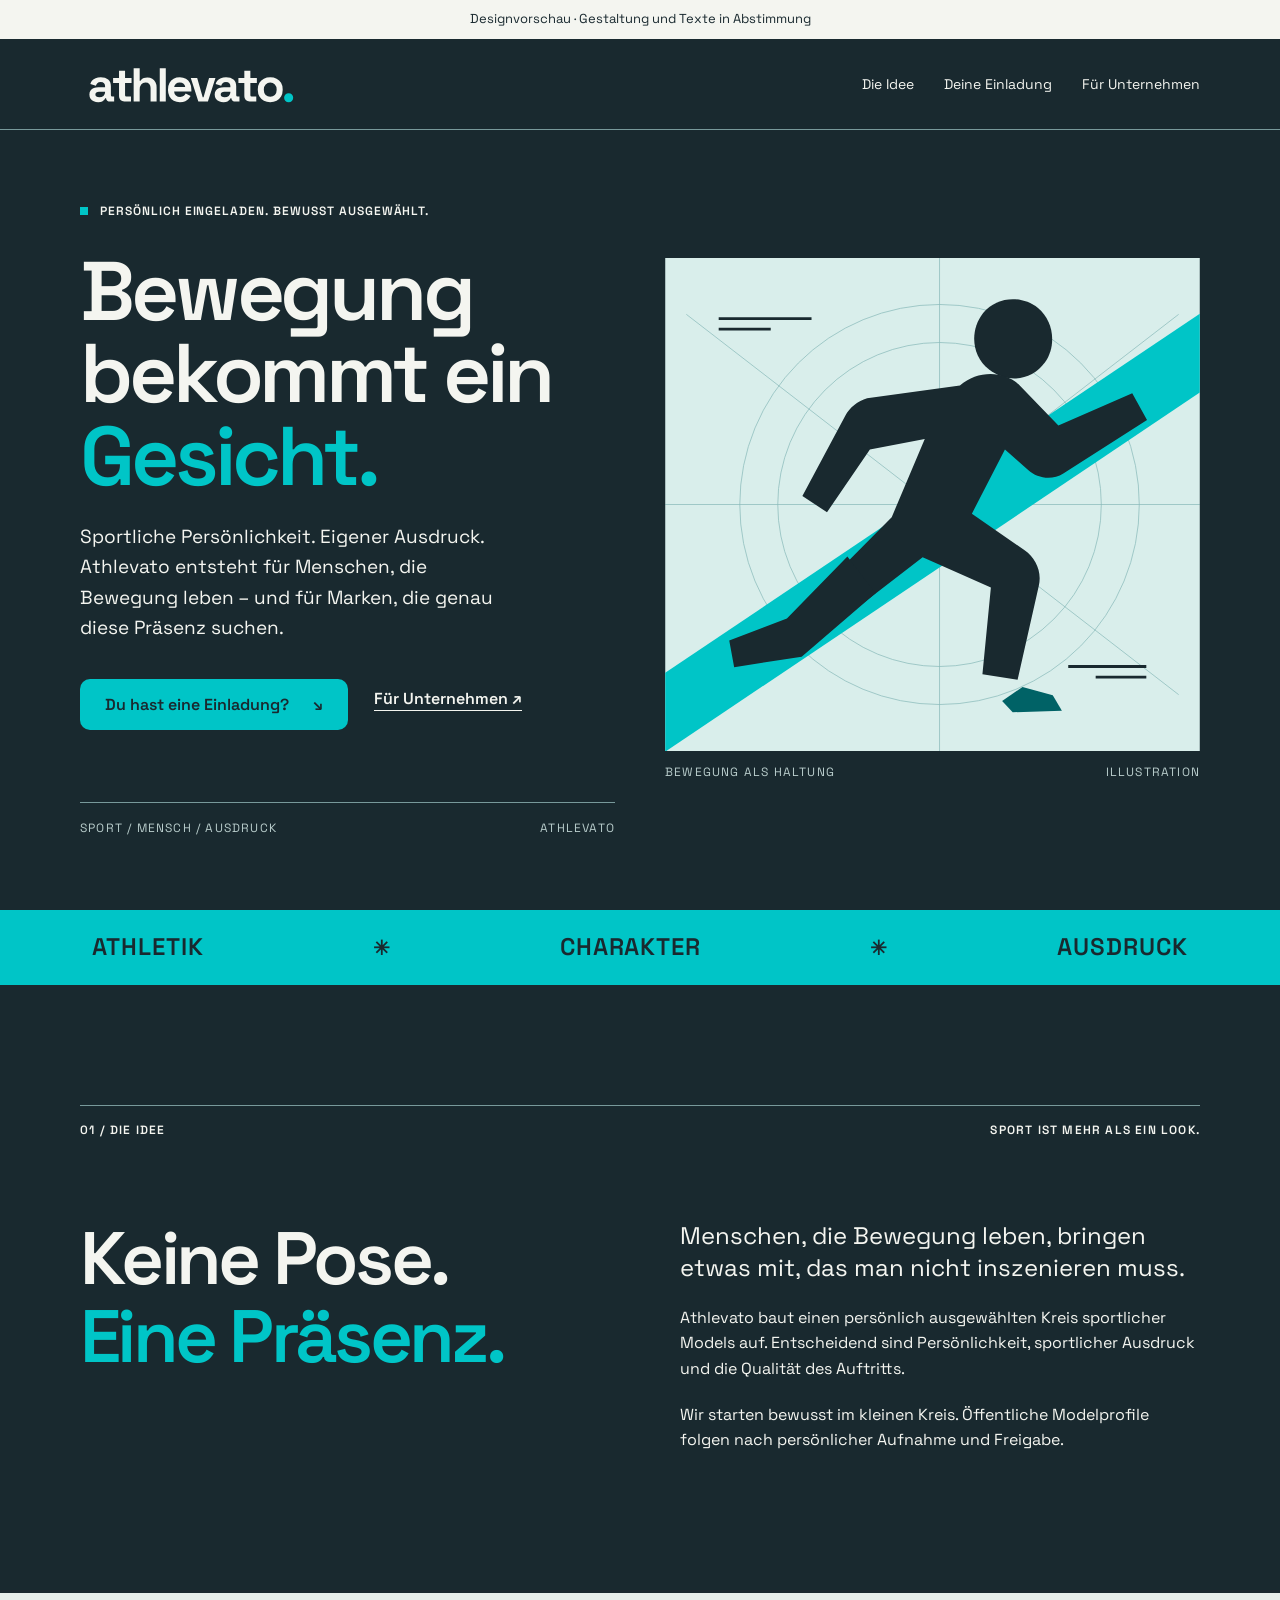
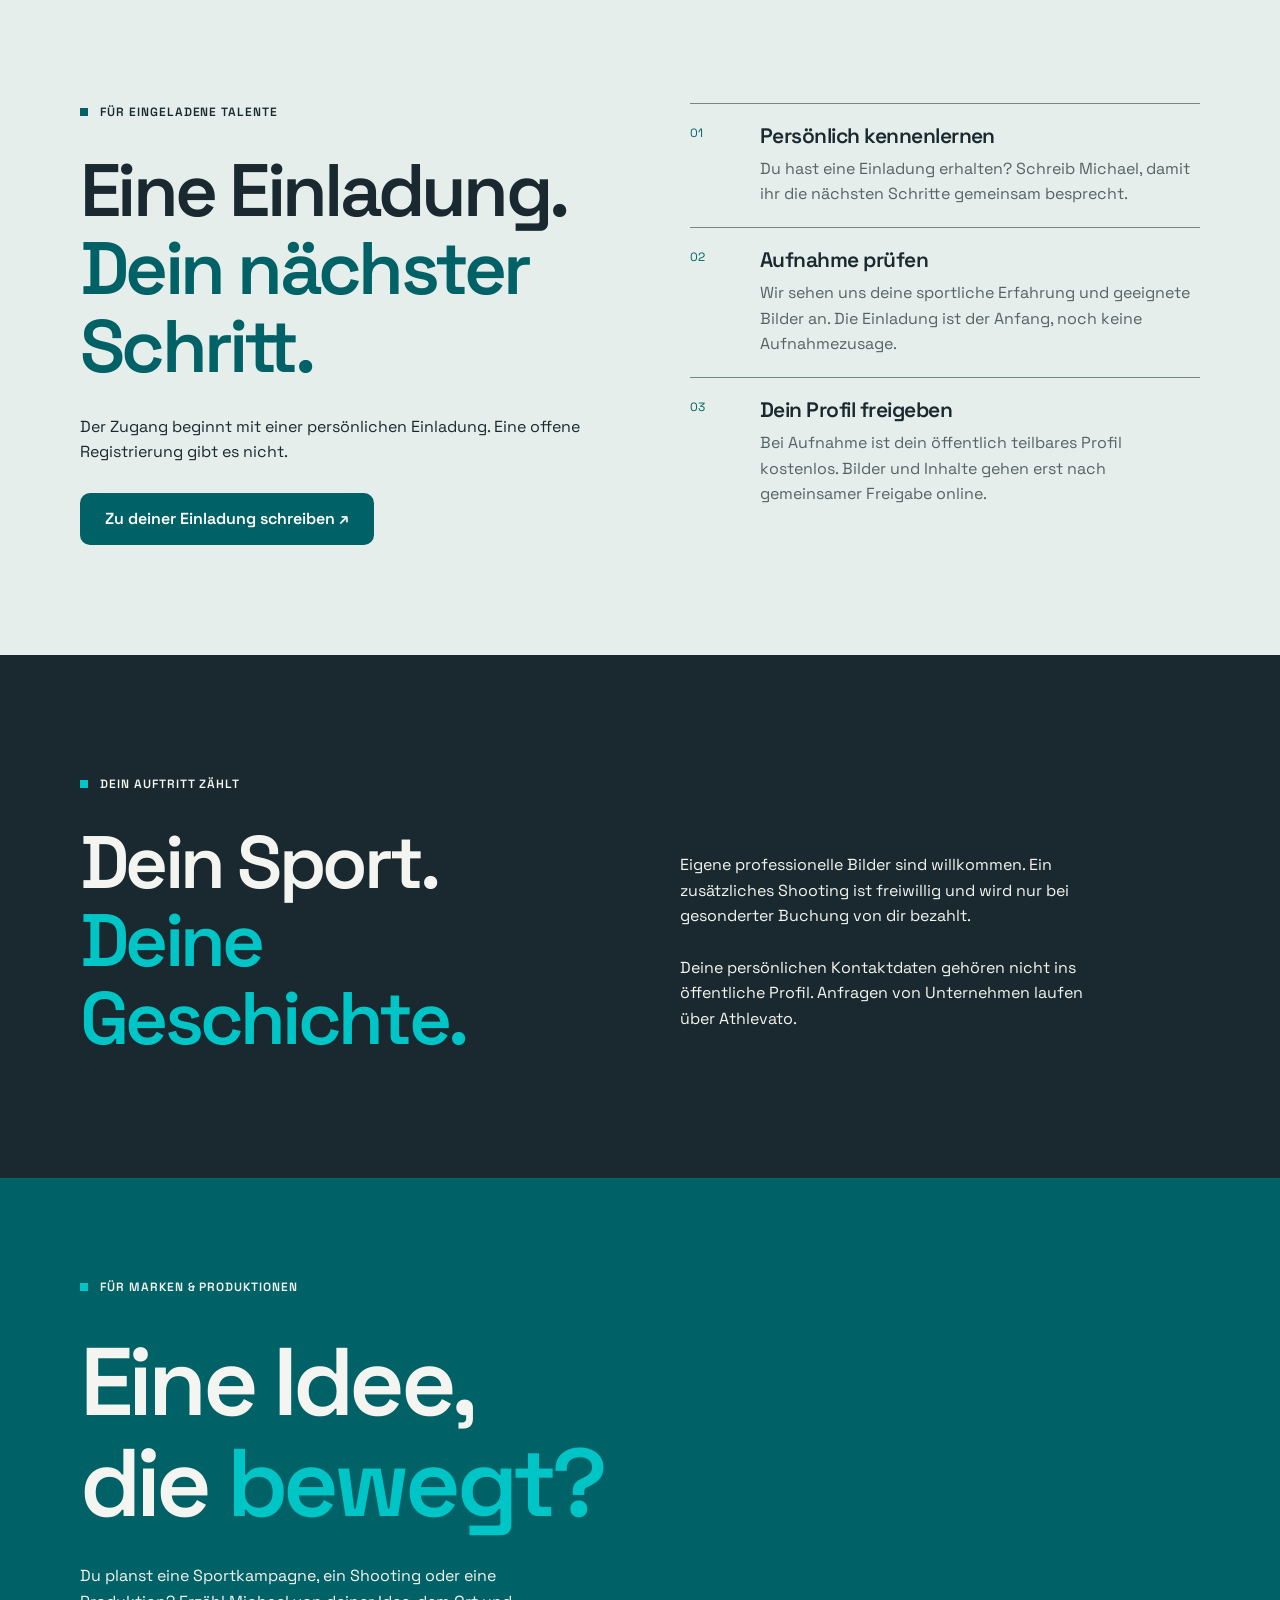
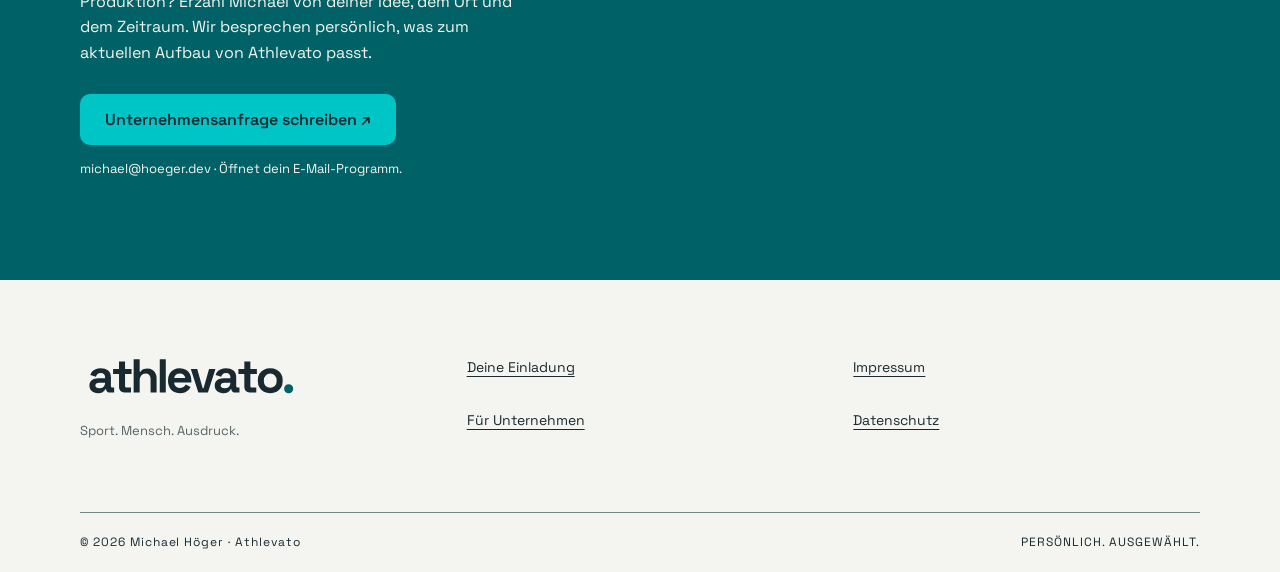
==== athlevato/index.html @ 67424c3f "Add current Athlevato review demo with invitation-first content" ====
<!doctype html>
<html lang="de">
<head>
<meta charset="utf-8">
<meta name="viewport" content="width=device-width, initial-scale=1">
<meta name="robots" content="noindex,nofollow">
<meta name="description" content="Athlevato: sportliche Persönlichkeit und Präsenz. Aufnahme auf persönliche Einladung. Ein eigener Kontaktweg für Marken und Produktionen.">
<link rel="canonical" href="https://coderift7.github.io/kinevato-design-studies/athlevato/">
<meta property="og:title" content="Athlevato — Sport. Mensch. Ausdruck.">
<meta property="og:description" content="Persönlich eingeladen. Bewusst ausgewählt. Sportliche Models und ein eigener Kontaktweg für Marken und Produktionen.">
<meta property="og:type" content="website">
<meta property="og:url" content="https://coderift7.github.io/kinevato-design-studies/athlevato/">
<meta name="theme-color" content="#19292f">
<title>Athlevato — Sport. Mensch. Ausdruck.</title>
<link rel="stylesheet" href="shared.css">
<link rel="stylesheet" href="styles.css">
<link rel="icon" href="favicon.svg" type="image/svg+xml">
</head>
<body class="dark">
<div class="demo-note">Designvorschau · Gestaltung und Texte in Abstimmung</div>
<a class="skip" href="#main">Zum Inhalt springen</a>
<header class="site-header">
<div class="wrap nav">
<a class="wordmark" href="#top" aria-label="Athlevato – Startseite">
<img src="assets/athlevato-paper.svg" width="220" height="61" alt="Athlevato">
</a>
<nav aria-label="Hauptnavigation">
<a href="#approach">Die Idee</a>
<a href="#einladung">Deine Einladung</a>
<a href="#unternehmen">Für Unternehmen</a>
</nav>
</div>
</header>
<main id="main">
<section class="hero wrap" id="top">
<div class="hero-copy">
<div class="eyebrow">Persönlich eingeladen. Bewusst ausgewählt.</div>
<h1>Bewegung<br>bekommt ein <em>Gesicht.</em>
</h1>
<p>Sportliche Persönlichkeit. Eigener Ausdruck. Athlevato entsteht für Menschen, die Bewegung leben – und für Marken, die genau diese Präsenz suchen.</p>
<div class="hero-actions">
<a class="btn accent" href="#einladung">Du hast eine Einladung? <span aria-hidden="true">↘</span>
</a>
<a class="text-link" href="#unternehmen">Für Unternehmen ↗</a>
</div>
<div class="hero-index">
<span>SPORT / MENSCH / AUSDRUCK</span>
<span>ATHLEVATO</span>
</div>
</div>
<div class="hero-art">
<img src="motion.svg" width="760" height="700" fetchpriority="high" alt="Abstrakte Illustration einer athletischen Figur in Bewegung">
<div class="art-caption">
<span>BEWEGUNG ALS HALTUNG</span>
<span>ILLUSTRATION</span>
</div>
</div>
</section>
<div class="ticker" aria-hidden="true">
<span>ATHLETIK</span>
<b>✳</b>
<span>CHARAKTER</span>
<b>✳</b>
<span>AUSDRUCK</span>
</div>
<section class="manifesto wrap" id="approach">
<div class="section-meta">
<span>01 / DIE IDEE</span>
<span>SPORT IST MEHR ALS EIN LOOK.</span>
</div>
<div class="manifesto-body">
<h2>Keine Pose.<br>
<span>Eine Präsenz.</span>
</h2>
<div>
<p class="lead">Menschen, die Bewegung leben, bringen etwas mit, das man nicht inszenieren muss.</p>
<p>Athlevato baut einen persönlich ausgewählten Kreis sportlicher Models auf. Entscheidend sind Persönlichkeit, sportlicher Ausdruck und die Qualität des Auftritts.</p>
<p>Wir starten bewusst im kleinen Kreis. Öffentliche Modelprofile folgen nach persönlicher Aufnahme und Freigabe.</p>
</div>
</div>
</section>
<section class="process" id="einladung">
<div class="wrap process-inner">
<div>
<div class="eyebrow">Für eingeladene Talente</div>
<h2>Eine Einladung.<br>
<em>Dein nächster Schritt.</em>
</h2>
<p class="invite-intro">Der Zugang beginnt mit einer persönlichen Einladung. Eine offene Registrierung gibt es nicht.</p>
<a class="btn" href="mailto:michael@hoeger.dev?subject=Meine%20Athlevato-Einladung">Zu deiner Einladung schreiben ↗</a>
</div>
<ol>
<li>
<span>01</span>
<div>
<h3>Persönlich kennenlernen</h3>
<p>Du hast eine Einladung erhalten? Schreib Michael, damit ihr die nächsten Schritte gemeinsam besprecht.</p>
</div>
</li>
<li>
<span>02</span>
<div>
<h3>Aufnahme prüfen</h3>
<p>Wir sehen uns deine sportliche Erfahrung und geeignete Bilder an. Die Einladung ist der Anfang, noch keine Aufnahmezusage.</p>
</div>
</li>
<li>
<span>03</span>
<div>
<h3>Dein Profil freigeben</h3>
<p>Bei Aufnahme ist dein öffentlich teilbares Profil kostenlos. Bilder und Inhalte gehen erst nach gemeinsamer Freigabe online.</p>
</div>
</li>
</ol>
</div>
</section>
<section class="join wrap">
<div>
<div class="eyebrow">Dein Auftritt zählt</div>
<h2>Dein Sport.<br>
<em>Deine Geschichte.</em>
</h2>
</div>
<div>
<p>Eigene professionelle Bilder sind willkommen. Ein zusätzliches Shooting ist freiwillig und wird nur bei gesonderter Buchung von dir bezahlt.</p>
<p>Deine persönlichen Kontaktdaten gehören nicht ins öffentliche Profil. Anfragen von Unternehmen laufen über Athlevato.</p>
</div>
</section>
<section class="end-cta" id="unternehmen">
<div class="wrap">
<div class="eyebrow">Für Marken & Produktionen</div>
<h2>Eine Idee,<br>die <em>bewegt?</em>
</h2>
<div class="end-bottom">
<div>
<p>Du planst eine Sportkampagne, ein Shooting oder eine Produktion? Erzähl Michael von deiner Idee, dem Ort und dem Zeitraum. Wir besprechen persönlich, was zum aktuellen Aufbau von Athlevato passt.</p>
<a class="btn accent business-contact" href="mailto:michael@hoeger.dev?subject=Unternehmensanfrage%20Athlevato">Unternehmensanfrage schreiben ↗</a>
<p class="contact-note">michael@hoeger.dev · Öffnet dein E-Mail-Programm.</p>
</div>
</div>
</div>
</section>
</main>
<footer>
<div class="wrap footer-inner">
<div>
<a class="wordmark" href="#top">
<img src="assets/athlevato-ink.svg" width="220" height="61" alt="Athlevato – Startseite">
</a>
<p>Sport. Mensch. Ausdruck.</p>
</div>
<div class="footer-links">
<a href="#einladung">Deine Einladung</a>
<a href="#unternehmen">Für Unternehmen</a>
</div>
<div class="footer-links">
<a href="impressum.html">Impressum</a>
<a href="datenschutz.html">Datenschutz</a>
</div>
</div>
<div class="wrap footer-bottom">
<span>© 2026 Michael Höger · Athlevato</span>
<span>PERSÖNLICH. AUSGEWÄHLT.</span>
</div>
</footer>
</body>
</html>
---- athlevato/shared.css ----
@font-face{font-family:Space Grotesk;src:url('assets/SpaceGrotesk.ttf') format('truetype');font-style:normal;font-weight:300 700;font-display:swap}
:root{--ink:#19292f;--paper:#f4f5f0;--teal:#00c5c7;--deep:#006266;--white:#fff;--muted:#566365;--line:#738784;--soft:#e5eeea;--pale:#d9eeeb;--dark-surface:#1b2e34;--dark-border:#78999b;--dark-muted:#b8cccb;--radius:16px;--control:10px;--dialog:20px;--font:'Space Grotesk',Arial,Helvetica,sans-serif;--ease:cubic-bezier(.2,0,0,1)}
*{box-sizing:border-box}html{scroll-behavior:smooth;scroll-padding-top:100px}body{margin:0;font:400 16px/1.6 var(--font);background:var(--paper);color:var(--ink);-webkit-font-smoothing:antialiased}button,input,select,textarea{font:inherit;color:inherit}button,a,input,select,textarea{-webkit-tap-highlight-color:transparent}button{cursor:pointer}a{color:inherit}img,svg{max-width:100%}h1,h2,h3,h4,p{margin:0}h1,h2{font-weight:600;letter-spacing:-.05em;line-height:1.05}h3,h4{font-weight:600;letter-spacing:-.025em;line-height:1.15}p{max-width:65ch}button:focus-visible,a:focus-visible,input:focus-visible,select:focus-visible,textarea:focus-visible,summary:focus-visible{outline:3px solid var(--deep);outline-offset:4px}.dark :focus-visible{outline-color:var(--teal)}::selection{background:var(--teal);color:var(--ink)}.wrap{width:min(1120px,calc(100% - 64px));margin-inline:auto}.skip{position:fixed;top:-100px;left:16px;z-index:400;background:var(--paper);color:var(--ink);padding:16px}.skip:focus{top:16px}.eyebrow{display:flex;align-items:center;gap:12px;font-size:12px;font-weight:600;letter-spacing:.08em;text-transform:uppercase}.eyebrow:before{content:'';width:8px;height:8px;background:var(--deep);flex-shrink:0}.dark .eyebrow:before{background:var(--teal)}.btn{display:inline-flex;align-items:center;justify-content:center;gap:24px;min-height:48px;padding:12px 24px;border:1px solid transparent;border-radius:var(--control);font-weight:600;text-decoration:none;background:var(--deep);color:var(--white);transition:background .18s var(--ease),transform .18s var(--ease)}.btn:hover{transform:translateY(-2px);background:var(--ink)}.btn.accent{background:var(--teal);color:var(--ink)}.btn.accent:hover{background:var(--paper)}.btn.secondary{background:transparent;color:inherit;border-color:var(--line)}.btn.secondary:hover{background:var(--soft);color:var(--ink)}.icon{width:24px;height:24px;fill:none;stroke:currentColor;stroke-width:1.75;stroke-linecap:round;stroke-linejoin:round;flex-shrink:0}.sr-only{position:absolute;width:1px;height:1px;overflow:hidden;clip:rect(0,0,0,0);white-space:nowrap}.preview-label{font-size:12px;letter-spacing:.04em}.kinevato-parent{display:flex;align-items:center;gap:12px;font-size:12px}.kinevato-parent img{width:144px;height:auto;display:block;background:var(--paper);padding:8px 12px;border-radius:8px}.demo-note{font-size:14px;color:var(--muted)}dialog{width:min(560px,calc(100% - 32px));max-height:calc(100dvh - 32px);overflow-y:auto;border:1px solid var(--line);border-radius:var(--dialog);padding:32px;background:var(--paper);color:var(--ink)}dialog::backdrop{background:rgba(25,41,47,.75)}.dialog-close{display:grid;place-items:center;width:44px;height:44px;background:transparent;border:1px solid var(--line);border-radius:10px;float:right}.dialog-close:hover{background:var(--soft)}[hidden]{display:none!important}
.kinevato-parent img{width:168px}
@media(max-width:767px){.wrap{width:calc(100% - 32px)}dialog{padding:24px}.kinevato-parent{flex-wrap:wrap}}@media(prefers-reduced-motion:reduce){html{scroll-behavior:auto}*,*:before,*:after{animation:none!important;transition:none!important}}
---- athlevato/styles.css ----
body{background:var(--ink);color:var(--paper)}a{text-underline-offset:4px}.preview{background:var(--dark-surface);color:var(--paper);font-size:12px;letter-spacing:.09em}.preview-inner{display:flex;justify-content:space-between;gap:20px;padding-block:8px}.preview-inner div{display:flex;gap:24px}.preview a{text-decoration:none}.preview a:hover{text-decoration:underline}.site-header{border-bottom:1px solid var(--dark-border)}.nav{min-height:90px;display:flex;align-items:center;gap:48px}.wordmark{font-size:28px;font-weight:700;letter-spacing:-.07em;text-decoration:none;line-height:1}.wordmark span{color:var(--teal)}.nav nav{display:flex;gap:30px;margin-left:auto}.nav nav a{font-size:14px;text-decoration:none}.nav nav a:hover{text-decoration:underline}.nav-brief{background:none;border:1px solid var(--dark-border);border-radius:var(--control);color:var(--paper);padding:12px 16px;font-size:14px}.nav-brief span{margin-left:18px;color:var(--teal)}.hero{display:grid;grid-template-columns:1fr 1fr;min-height:670px;align-items:center;gap:50px;padding-block:72px}.hero-copy{align-self:stretch;display:flex;flex-direction:column;justify-content:center}.hero h1{font-size:clamp(58px,6.5vw,92px);margin:29px 0 25px;line-height:.99}.hero h1 em,.talent-heading em,.services em,.process em,.join em,.end-cta em{font-style:normal;color:var(--teal)}.hero-copy>p{font-size:19px;max-width:440px;color:var(--paper)}.hero-actions{display:flex;flex-wrap:wrap;align-items:center;gap:26px;margin-top:35px}.text-link{padding:4px 0;background:none;border:0;color:inherit;text-decoration:underline;text-underline-offset:6px;font-weight:600}.hero-index{display:flex;justify-content:space-between;gap:15px;margin-top:72px;padding-top:16px;border-top:1px solid var(--dark-border);font-size:10px;letter-spacing:.1em;color:var(--dark-muted)}.hero-art img{width:100%;display:block;aspect-ratio:760/700;object-fit:cover}.art-caption{display:flex;justify-content:space-between;gap:10px;padding-top:12px;font-size:10px;letter-spacing:.1em;color:var(--dark-muted)}.ticker{background:var(--teal);color:var(--ink);display:flex;align-items:center;justify-content:space-around;gap:20px;overflow:hidden;padding:18px;font-size:clamp(16px,2vw,24px);font-weight:600;letter-spacing:.04em;white-space:nowrap}.ticker b{font-size:20px}.manifesto,.services{padding-block:120px}.section-meta{display:flex;justify-content:space-between;gap:20px;border-top:1px solid var(--dark-border);padding-top:15px;font-size:10px;letter-spacing:.1em;font-weight:600}.manifesto-body{display:grid;grid-template-columns:1fr 1fr;gap:80px;margin-top:80px}.manifesto h2,.talent-heading h2,.services h2,.process h2,.join h2,.end-cta h2{font-size:clamp(46px,5.8vw,78px)}.manifesto h2 span{color:var(--teal)}.manifesto-body p{color:var(--paper);margin-bottom:20px}.manifesto-body .lead{font-size:24px;line-height:1.35;color:var(--paper)}.light-link{margin-top:15px}.talents{background:var(--paper);color:var(--ink);padding-block:115px}.talents .section-meta{border-color:var(--line)}.talent-heading{display:flex;justify-content:space-between;align-items:end;gap:40px;margin:70px 0 45px}.talent-heading .eyebrow:before{background:var(--deep)}.talent-heading h2{margin-top:22px}.talent-heading em{color:var(--deep)}.talent-heading>p{max-width:390px;color:var(--muted)}.filterbar{display:flex;justify-content:space-between;align-items:center;gap:20px;border-block:1px solid var(--line)}.filters{display:flex;flex-wrap:wrap}.filter,.shortlist-toggle{border:0;background:none;padding:17px 15px;color:var(--ink);font-size:14px}.filter:first-child{padding-left:0}.filter.active{font-weight:700;text-decoration:underline;text-decoration-color:var(--deep);text-decoration-thickness:3px;text-underline-offset:10px}.filter span{font-size:10px;color:var(--deep);vertical-align:top}.shortlist-toggle{white-space:nowrap;font-weight:600}.shortlist-toggle[aria-pressed=true]{color:var(--deep);text-decoration:underline}.count{display:inline-grid;place-items:center;background:var(--ink);color:var(--paper);border-radius:999px;width:24px;height:24px;font-size:12px}.talent-grid{display:grid;grid-template-columns:repeat(4,1fr);gap:16px;margin-top:28px}.talent-card{min-width:0}.card-art{position:relative;overflow:hidden;background:var(--pale);aspect-ratio:3/4}.card-art svg{display:block;width:100%;height:100%}.card-add{position:absolute;right:12px;top:12px;width:44px;height:44px;border:1px solid var(--ink);border-radius:999px;background:var(--paper);font-size:25px;line-height:1}.card-add[aria-pressed=true]{background:var(--ink);color:var(--paper)}.card-info{display:flex;justify-content:space-between;gap:8px;padding:18px 0}.card-info h3{font-size:20px}.card-info p{font-size:12px;margin-top:5px;color:var(--muted)}.card-open{background:none;border:0;color:var(--ink);font-size:23px;align-self:start}.empty{margin-top:30px}.services-head{display:flex;justify-content:space-between;align-items:end;gap:40px;margin:75px 0}.services-head p{max-width:300px;color:var(--paper)}.service-list>div{display:grid;grid-template-columns:70px 1fr 1fr 30px;gap:20px;align-items:start;border-top:1px solid var(--dark-border);padding:25px 0}.service-list>div:last-child{border-bottom:1px solid var(--dark-border)}.service-list span{font-size:13px;color:var(--teal)}.service-list h3{font-size:23px}.service-list p{font-size:15px;color:var(--paper)}.process{background:var(--soft);color:var(--ink);padding-block:110px}.process-inner{display:grid;grid-template-columns:1fr 1fr;gap:100px}.process .eyebrow:before{background:var(--deep)}.process h2{margin-top:30px}.process em{color:var(--deep)}.process ol{padding:0;margin:0;list-style:none}.process li{display:grid;grid-template-columns:50px 1fr;gap:20px;padding:20px 0;border-top:1px solid var(--line)}.process li>span{font-size:12px;color:var(--deep)}.process li h3{font-size:21px}.process li p{margin-top:8px;color:var(--muted)}.join{display:grid;grid-template-columns:1fr 1fr;gap:80px;align-items:end;padding-block:120px}.join h2{margin-top:30px}.join>div:last-child{max-width:430px}.join p{color:var(--paper);margin-bottom:26px}.join .small{font-size:12px;margin:14px 0 0}.end-cta{background:var(--deep);padding:100px 0}.end-cta h2{font-size:clamp(60px,8vw,96px);margin-top:35px}.end-bottom{display:flex;align-items:end;justify-content:space-between;gap:30px;margin-top:30px}.end-bottom p{max-width:440px;color:var(--paper)}.round-arrow{display:grid;place-items:center;width:96px;height:96px;flex:none;border:1px solid var(--paper);border-radius:999px;background:var(--teal);color:var(--ink);font-size:44px}.round-arrow:hover{background:var(--paper)}footer{background:var(--paper);color:var(--ink);padding-top:65px}.footer-inner{display:grid;grid-template-columns:1fr 1fr 1fr;gap:40px}.footer-inner p{font-size:13px;margin-top:16px;color:var(--muted)}.footer-links{display:grid;gap:8px;justify-content:start;font-size:14px}.kinevato-parent{align-self:start;justify-content:end}.footer-bottom{display:flex;justify-content:space-between;gap:15px;margin-top:70px;padding-block:20px;border-top:1px solid var(--line);font-size:10px;letter-spacing:.08em}.dialog-kicker{color:var(--deep);font-size:11px;letter-spacing:.1em;font-weight:700;margin-bottom:18px}dialog h2{font-size:36px;max-width:420px;margin-bottom:15px}dialog h3{font-size:23px}.dialog-intro{color:var(--muted);margin-bottom:24px}dialog fieldset{padding:0;border:0;margin:0}dialog legend{font-weight:700;margin-bottom:12px}dialog label{display:block;font-size:14px;font-weight:600;margin:16px 0 6px}dialog label span{font-weight:400;color:var(--muted)}dialog input,dialog select,dialog textarea{display:block;width:100%;border:1px solid var(--line);background:white;border-radius:10px;padding:12px;min-height:48px}dialog textarea{resize:vertical}dialog form .btn{margin-top:22px}.dialog-actions{display:flex;flex-wrap:wrap;gap:10px}.summary{margin-top:20px;padding:16px;background:var(--soft);border-radius:10px;white-space:pre-wrap;font-size:14px}.profile-tag{font-size:12px;color:var(--deep);font-weight:700;margin-bottom:12px}.profile-copy{margin:18px 0;color:var(--muted)}.profile-details{display:flex;gap:10px;flex-wrap:wrap;margin-bottom:20px}.profile-details span{border:1px solid var(--line);border-radius:999px;padding:4px 10px;font-size:12px}.profile-illustration{height:220px;overflow:hidden;background:var(--pale);margin:20px 0}.profile-illustration svg{width:100%;height:100%;object-fit:cover}dialog :focus-visible,.talents :focus-visible,.process :focus-visible,footer :focus-visible{outline-color:var(--deep)!important}
@media(max-width:850px){.hero{grid-template-columns:1fr 1fr;gap:24px;min-height:0}.hero h1{font-size:clamp(48px,7vw,70px)}.talent-grid{grid-template-columns:repeat(2,1fr)}.process-inner{gap:40px}.nav{gap:20px}.nav nav{gap:16px}.service-list>div{grid-template-columns:40px 1fr 1fr 20px}}
@media(max-width:600px){.preview-inner{font-size:12px}.preview-inner div{gap:12px}.nav{min-height:72px;flex-wrap:wrap;padding-block:15px}.nav nav{order:3;width:100%;justify-content:space-between;margin:0}.nav-brief{margin-left:auto;font-size:12px;padding:9px}.nav-brief span{margin-left:4px}.wordmark{font-size:25px}.hero{grid-template-columns:1fr;padding-block:55px 35px}.hero h1{font-size:clamp(48px,12vw,70px)}.hero-index{margin-top:45px}.hero-art{margin-top:20px}.manifesto,.services,.talents{padding-block:75px}.manifesto-body,.process-inner,.join{grid-template-columns:1fr;gap:35px}.manifesto-body{margin-top:50px}.talent-heading,.services-head{display:block;margin:50px 0 30px}.talent-heading>p,.services-head>p{margin-top:25px}.filterbar{display:block}.filters{gap:0}.filter{padding:14px 9px}.shortlist-toggle{padding:12px 0}.talent-grid{gap:12px}.card-info h3{font-size:16px}.card-info p{font-size:12px}.card-add{width:44px;height:44px;font-size:21px}.service-list>div{grid-template-columns:30px 1fr 20px;gap:10px}.service-list p{grid-column:2}.service-list>div>span:last-child{grid-column:3;grid-row:1}.process{padding-block:75px}.join{padding-block:75px}.end-cta{padding-block:75px}.round-arrow{width:72px;height:72px;font-size:32px}.footer-inner{grid-template-columns:1fr 1fr}.kinevato-parent{grid-column:1/-1;justify-content:start}.footer-bottom{margin-top:45px}.section-meta{font-size:9px}.section-meta span:last-child{text-align:right}}

em{font-style:normal}.download-status{margin-top:16px;font-size:14px;font-weight:600;color:var(--deep)}

.hero-index,.art-caption,.section-meta,.footer-bottom,.filter span,.dialog-kicker{font-size:12px}
@media(max-width:767px){.talent-grid{grid-template-columns:1fr}}
/* Final CI touch-target and form-label checks. */
.card-open{min-width:44px;min-height:44px;display:grid;place-items:center}.text-link{min-height:44px}dialog label{font-size:16px}.nav-brief{min-height:48px}.nav nav a{display:inline-flex;align-items:center;min-height:44px}.footer-links a{display:inline-flex;align-items:center;min-height:44px}

/* Launch page: resilient layout and direct contact links. */
body{overflow-wrap:anywhere;hyphens:auto}.hero>*,.manifesto-body>*,.process-inner>*,.join>*{min-width:0}.nav{flex-wrap:wrap}.wordmark img{display:block;width:220px;height:auto}.nav nav{flex-wrap:wrap}.invite-intro{margin:28px 0}.business-contact{margin-top:28px}.contact-note{font-size:13px;margin-top:14px}.btn{max-width:100%}.footer-bottom,.hero-index,.art-caption,.section-meta{flex-wrap:wrap}.legal{max-width:800px;padding-block:65px}.legal h1{font-size:48px;margin-bottom:30px}.legal h2{font-size:28px;margin:35px 0 18px}.legal p{margin-bottom:18px}.legal ul{padding-left:22px}@media(max-width:600px){.nav nav{gap:12px}.wordmark img{width:185px}.footer-inner{grid-template-columns:1fr}.legal h1{font-size:36px}}

.hero-art img{height:auto}

.demo-note{padding:9px 20px;text-align:center;background:#f4f5f0;color:#19292f;font-size:13px}
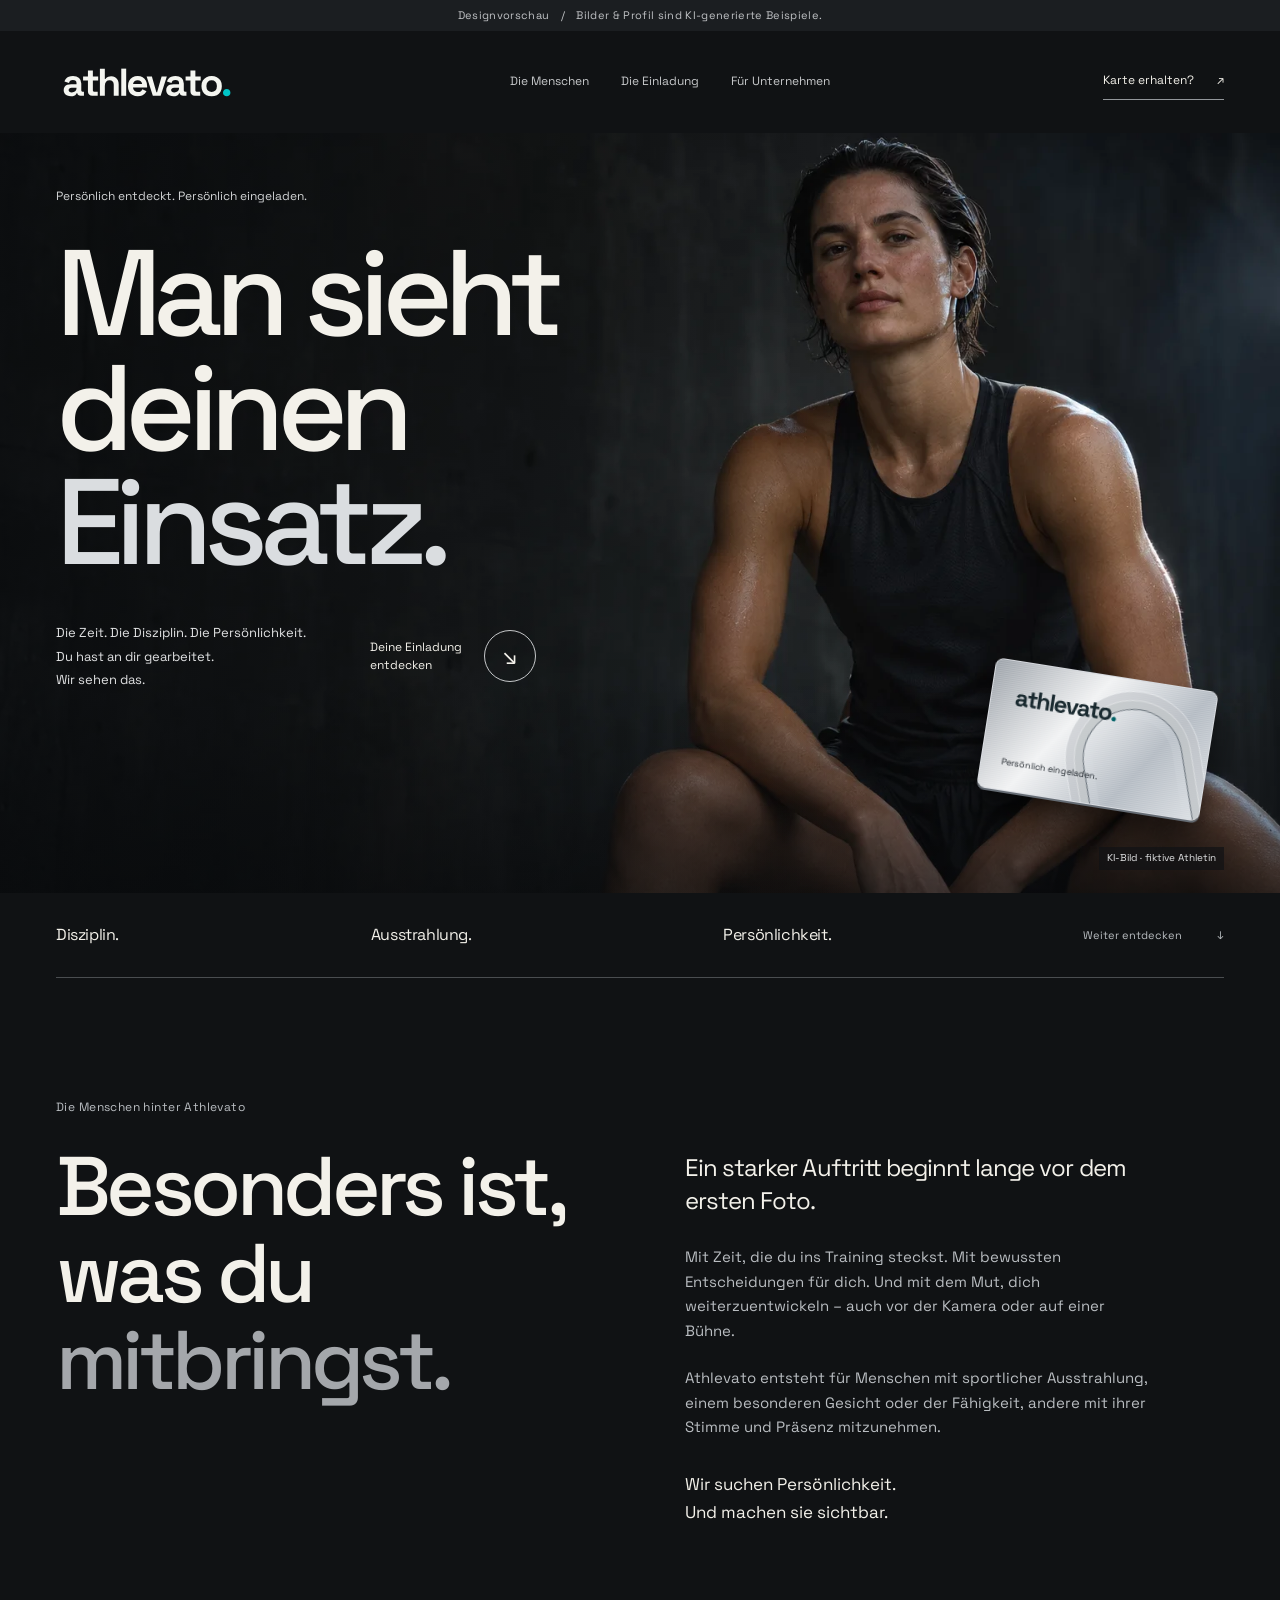
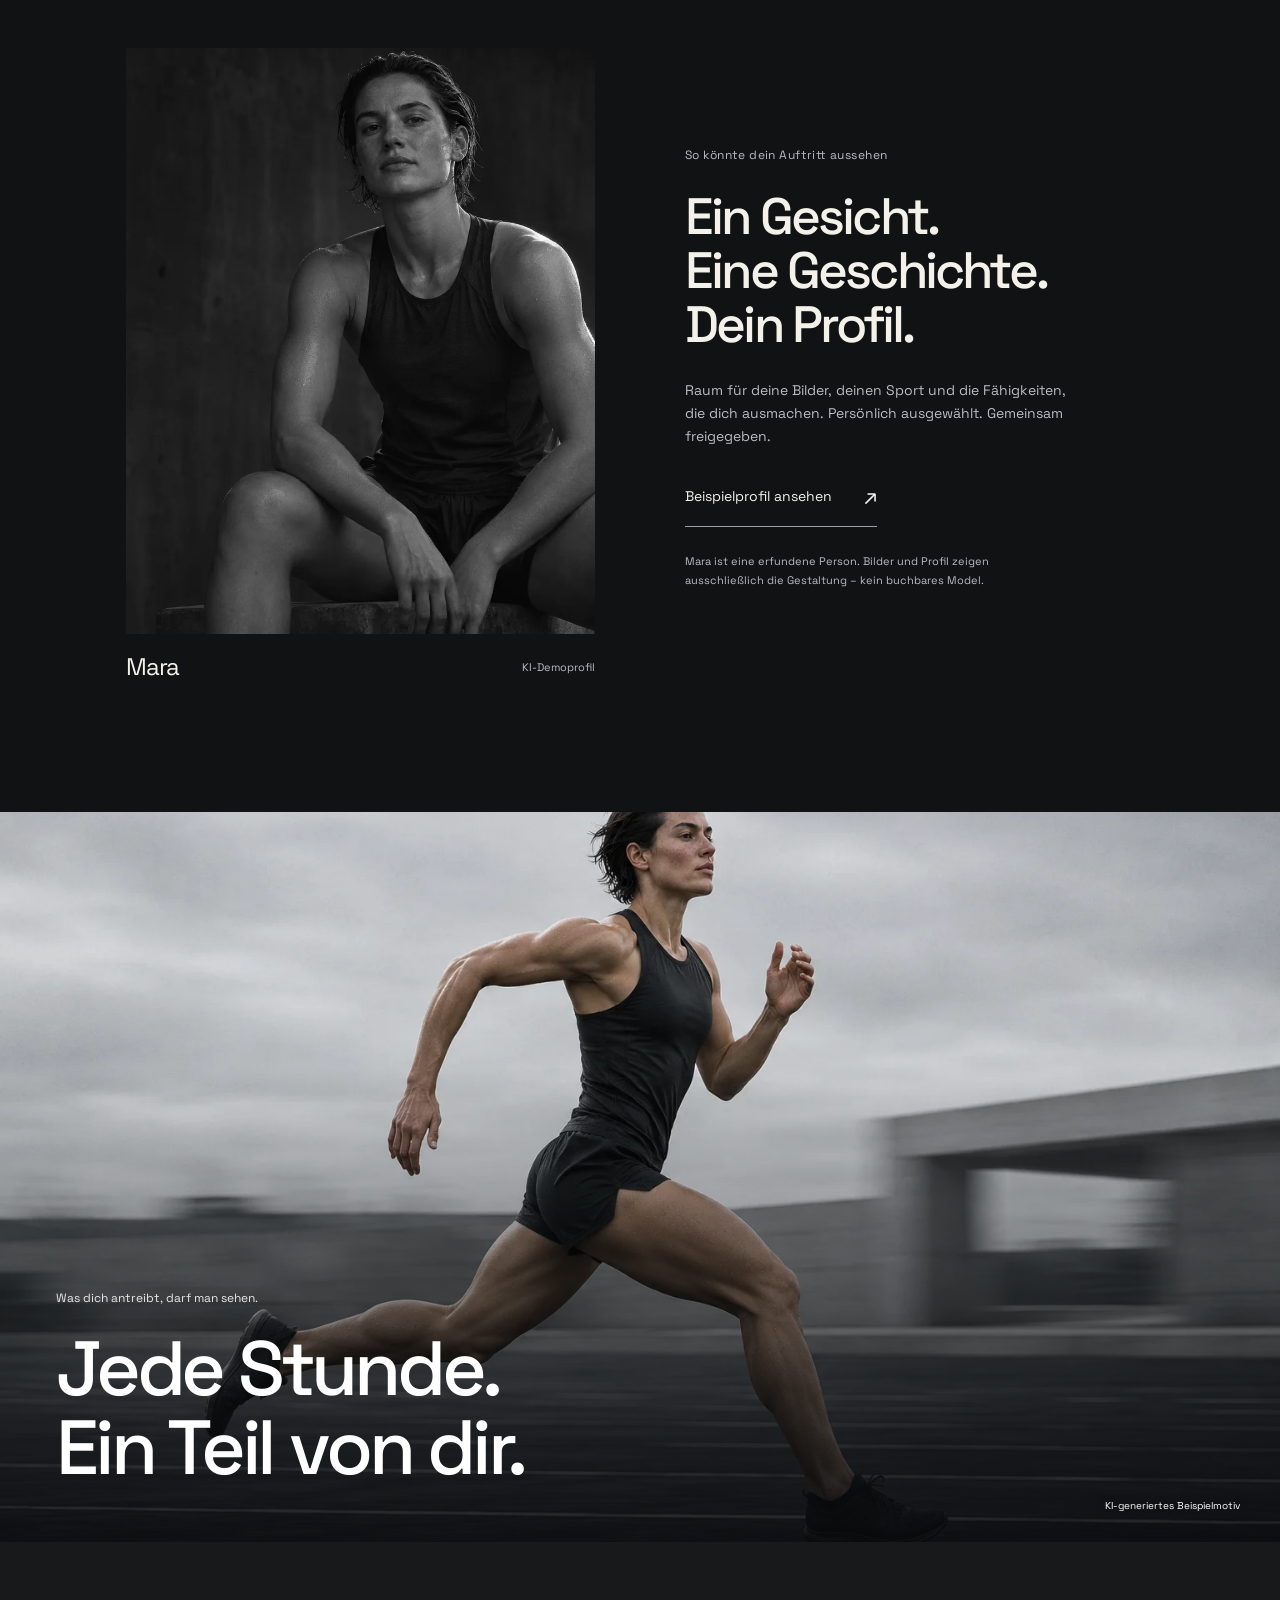
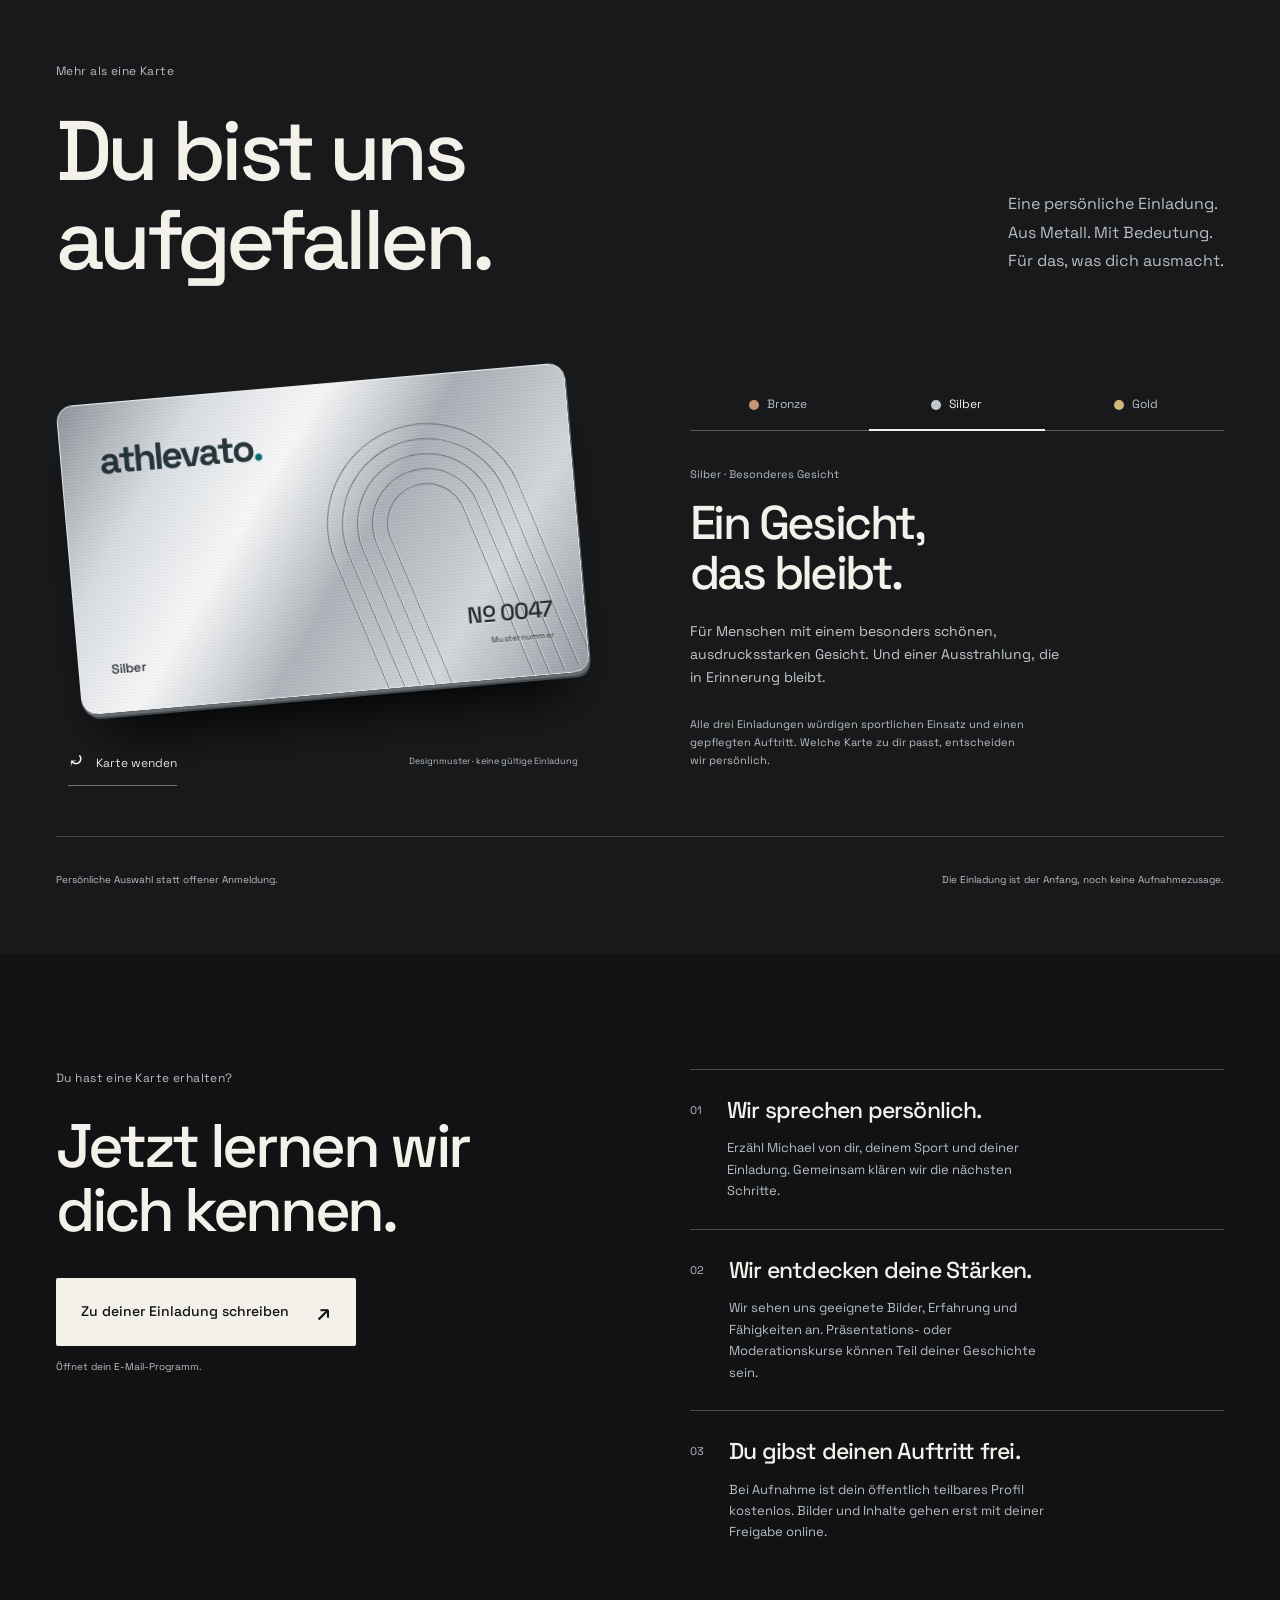
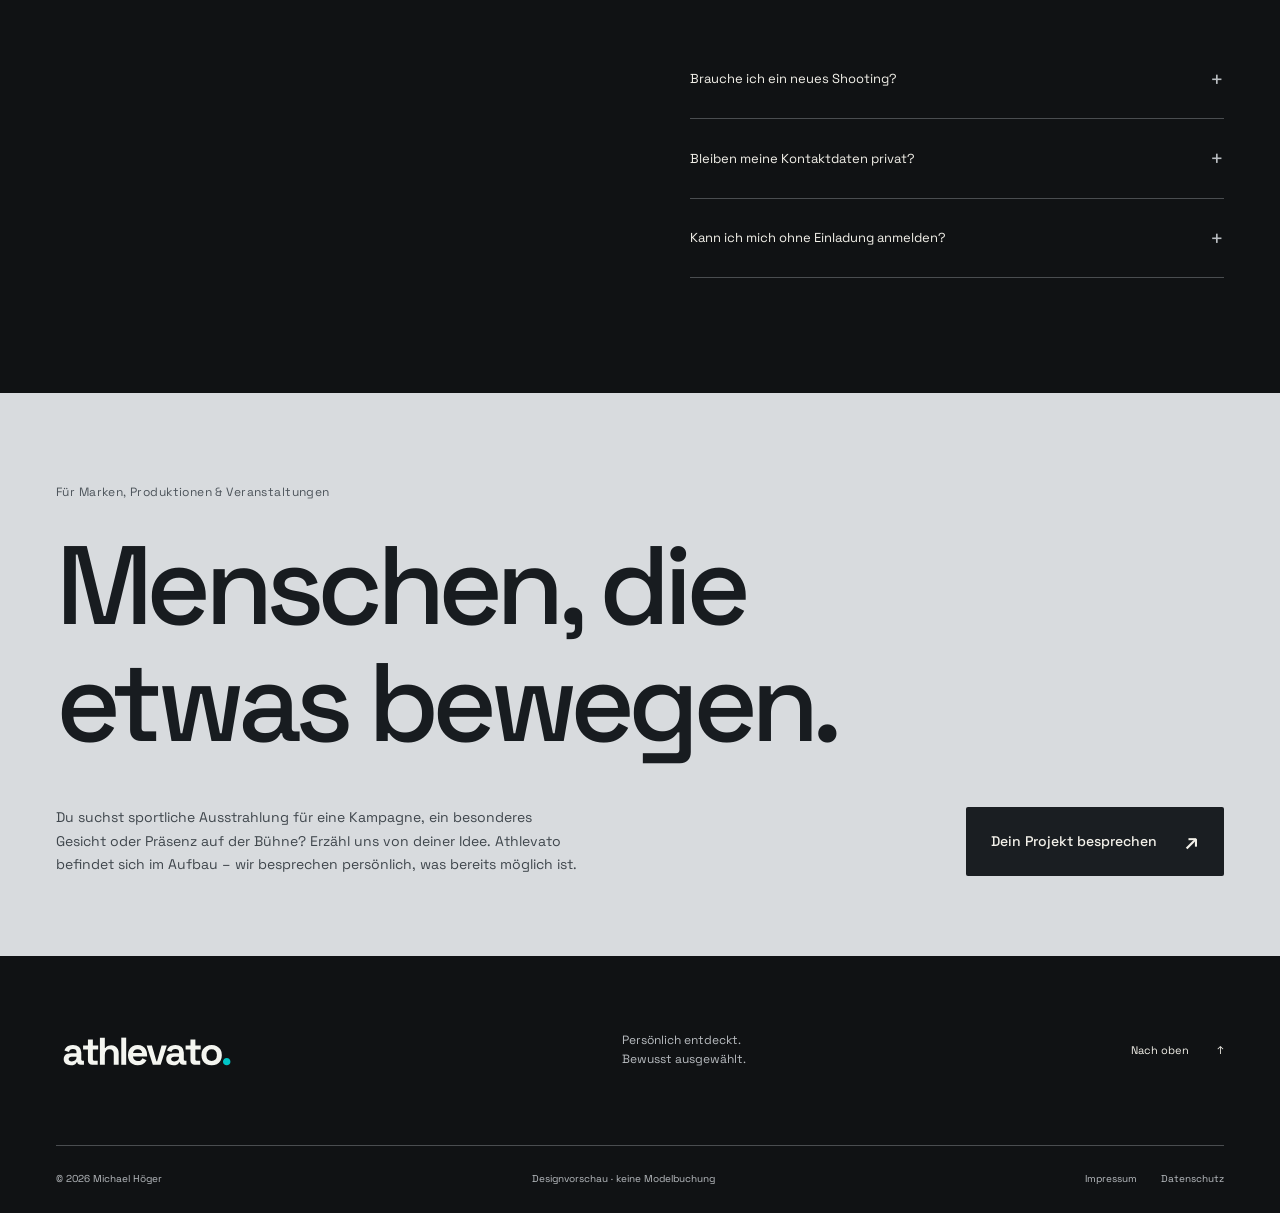
==== commit 2e466886: "Redesign Athlevato demo with athlete photography and metal invitations" ====
--- a/athlevato/index.html
+++ b/athlevato/index.html
@@ -1,167 +1,87 @@
 <!doctype html>
 <html lang="de">
 <head>
-<meta charset="utf-8">
-<meta name="viewport" content="width=device-width, initial-scale=1">
+<meta charset="utf-8"><meta name="viewport" content="width=device-width, initial-scale=1">
 <meta name="robots" content="noindex,nofollow">
-<meta name="description" content="Athlevato: sportliche Persönlichkeit und Präsenz. Aufnahme auf persönliche Einladung. Ein eigener Kontaktweg für Marken und Produktionen.">
+<meta name="description" content="Man sieht deinen Einsatz. Athlevato verbindet sportliche Ausstrahlung mit Persönlichkeit – auf persönliche Einladung.">
 <link rel="canonical" href="https://coderift7.github.io/kinevato-design-studies/athlevato/">
-<meta property="og:title" content="Athlevato — Sport. Mensch. Ausdruck.">
-<meta property="og:description" content="Persönlich eingeladen. Bewusst ausgewählt. Sportliche Models und ein eigener Kontaktweg für Marken und Produktionen.">
-<meta property="og:type" content="website">
-<meta property="og:url" content="https://coderift7.github.io/kinevato-design-studies/athlevato/">
-<meta name="theme-color" content="#19292f">
-<title>Athlevato — Sport. Mensch. Ausdruck.</title>
-<link rel="stylesheet" href="shared.css">
-<link rel="stylesheet" href="styles.css">
+<meta property="og:title" content="Athlevato — Designvorschau mit KI-Beispielprofil">
+<meta property="og:description" content="Man sieht deinen Einsatz. Die Bilder zeigen eine fiktive KI-Athletin, kein buchbares Model. Entdecke die Athlevato-Designvorschau.">
+<meta property="og:type" content="website"><meta property="og:url" content="https://coderift7.github.io/kinevato-design-studies/athlevato/">
+<meta property="og:image" content="https://coderift7.github.io/kinevato-design-studies/athlevato/assets/athlete-portrait.webp">
+<meta property="og:image:alt" content="KI-generierte fiktive Athletin für die Athlevato-Designvorschau; kein buchbares Model.">
+<meta name="theme-color" content="#101214">
+<title>Athlevato — Man sieht deinen Einsatz.</title>
 <link rel="icon" href="favicon.svg" type="image/svg+xml">
-</head>
-<body class="dark">
-<div class="demo-note">Designvorschau · Gestaltung und Texte in Abstimmung</div>
+<link rel="preload" href="assets/SpaceGrotesk.ttf" as="font" type="font/ttf" crossorigin>
+<link rel="stylesheet" href="shared.css?v=47349317b8"><link rel="stylesheet" href="styles.css?v=ce108e9aec">
+<script src="experience.js?v=19c3428c1e" defer></script>
+</head><body class="dark">
 <a class="skip" href="#main">Zum Inhalt springen</a>
-<header class="site-header">
-<div class="wrap nav">
-<a class="wordmark" href="#top" aria-label="Athlevato – Startseite">
-<img src="assets/athlevato-paper.svg" width="220" height="61" alt="Athlevato">
-</a>
-<nav aria-label="Hauptnavigation">
-<a href="#approach">Die Idee</a>
-<a href="#einladung">Deine Einladung</a>
-<a href="#unternehmen">Für Unternehmen</a>
-</nav>
-</div>
+<div class="demo-note">Designvorschau <span aria-hidden="true">/</span> Bilder &amp; Profil sind KI-generierte Beispiele.</div>
+<header class="site-header wrap">
+<a class="wordmark" href="#top" aria-label="Athlevato – Startseite"><img src="assets/athlevato-paper.svg" width="220" height="61" alt="Athlevato"></a>
+<nav aria-label="Hauptnavigation"><a href="#menschen">Die Menschen</a><a href="#einladungen">Die Einladung</a><a href="#unternehmen">Für Unternehmen</a></nav>
+<a class="nav-contact" href="#deine-einladung">Karte erhalten? <span aria-hidden="true">↗</span></a>
 </header>
 <main id="main">
-<section class="hero wrap" id="top">
-<div class="hero-copy">
-<div class="eyebrow">Persönlich eingeladen. Bewusst ausgewählt.</div>
-<h1>Bewegung<br>bekommt ein <em>Gesicht.</em>
-</h1>
-<p>Sportliche Persönlichkeit. Eigener Ausdruck. Athlevato entsteht für Menschen, die Bewegung leben – und für Marken, die genau diese Präsenz suchen.</p>
-<div class="hero-actions">
-<a class="btn accent" href="#einladung">Du hast eine Einladung? <span aria-hidden="true">↘</span>
-</a>
-<a class="text-link" href="#unternehmen">Für Unternehmen ↗</a>
+<section class="hero" id="top" aria-labelledby="hero-title">
+<img class="hero-photo" src="assets/athlete-portrait.webp" width="1536" height="1024" fetchpriority="high" alt="KI-generiertes Beispiel: eine Athletin mit kurzem dunklem Haar und selbstbewusstem Blick nach dem Training.">
+<div class="hero-shade" aria-hidden="true"></div>
+<div class="hero-content wrap">
+<p class="hero-kicker">Persönlich entdeckt. Persönlich eingeladen.</p>
+<h1 id="hero-title">Man sieht<br>deinen<br> <span>Einsatz.</span></h1>
+<div class="hero-bottom"><p>Die Zeit. Die Disziplin. Die Persönlichkeit.<br>Du hast an dir gearbeitet.<br>Wir sehen das.</p>
+<a class="round-link" href="#einladungen" aria-label="Deine Einladung entdecken"><span>Deine Einladung<br>entdecken</span><span class="round-arrow" aria-hidden="true">↘</span></a></div>
 </div>
-<div class="hero-index">
-<span>SPORT / MENSCH / AUSDRUCK</span>
-<span>ATHLEVATO</span>
-</div>
-</div>
-<div class="hero-art">
-<img src="motion.svg" width="760" height="700" fetchpriority="high" alt="Abstrakte Illustration einer athletischen Figur in Bewegung">
-<div class="art-caption">
-<span>BEWEGUNG ALS HALTUNG</span>
-<span>ILLUSTRATION</span>
-</div>
+<a class="hero-invite-link" href="#einladungen" aria-label="Die Metall-Einladung entdecken"><div class="mini-card" aria-hidden="true"><img src="assets/athlevato-ink.svg" width="220" height="61" alt=""><span class="mini-arch"></span><span>Persönlich eingeladen.</span></div></a>
+<p class="photo-credit">KI-Bild · fiktive Athletin</p>
+</section>
+<div class="values-strip wrap" aria-label="Athlevato steht für"><span>Disziplin.</span><span>Ausstrahlung.</span><span>Persönlichkeit.</span><a href="#menschen" aria-label="Die Menschen hinter dem Einsatz entdecken">Weiter entdecken <span aria-hidden="true">↓</span></a></div>
+<section class="story wrap" id="menschen" aria-labelledby="story-title">
+<div class="section-label">Die Menschen hinter Athlevato</div>
+<div class="story-grid"><h2 id="story-title">Besonders ist,<br>was du<br><span class="soft">mitbringst.</span></h2>
+<div class="story-copy"><p class="lead">Ein starker Auftritt beginnt lange vor dem ersten Foto.</p>
+<p>Mit Zeit, die du ins Training steckst. Mit bewussten Entscheidungen für dich. Und mit dem Mut, dich weiterzuentwickeln – auch vor der Kamera oder auf einer Bühne.</p>
+<p>Athlevato entsteht für Menschen mit sportlicher Ausstrahlung, einem besonderen Gesicht oder der Fähigkeit, andere mit ihrer Stimme und Präsenz mitzunehmen.</p>
+<p class="statement">Wir suchen Persönlichkeit.<br>Und machen sie sichtbar.</p></div></div>
+<div class="portrait-editorial">
+<figure class="portrait-frame"><img src="assets/athlete-portrait.webp" width="1536" height="1024" loading="lazy" alt="Porträt der fiktiven Beispielathletin Mara."><figcaption><span>Mara</span><span>KI-Demoprofil</span></figcaption></figure>
+<div class="profile-preview"><span class="small-label">So könnte dein Auftritt aussehen</span><h3>Ein Gesicht.<br>Eine Geschichte.<br>Dein Profil.</h3><p>Raum für deine Bilder, deinen Sport und die Fähigkeiten, die dich ausmachen. Persönlich ausgewählt. Gemeinsam freigegeben.</p><button class="line-link" type="button" data-open-profile hidden>Beispielprofil ansehen <span aria-hidden="true">↗</span></button><noscript><p>Das interaktive Beispielprofil benötigt JavaScript. Das Bild zeigt eine fiktive Athletin.</p></noscript><p class="fine-print">Mara ist eine erfundene Person. Bilder und Profil zeigen ausschließlich die Gestaltung – kein buchbares Model.</p></div>
 </div>
 </section>
-<div class="ticker" aria-hidden="true">
-<span>ATHLETIK</span>
-<b>✳</b>
-<span>CHARAKTER</span>
-<b>✳</b>
-<span>AUSDRUCK</span>
+<section class="motion-section" aria-labelledby="motion-title">
+<img src="assets/athlete-motion.webp" width="1536" height="1024" loading="lazy" alt="Die KI-generierte Beispielathletin beim Laufen auf einer dunklen Laufbahn.">
+<div class="motion-caption"><p>Was dich antreibt, darf man sehen.</p><h2 id="motion-title">Jede Stunde.<br>Ein Teil von dir.</h2></div><span class="motion-credit">KI-generiertes Beispielmotiv</span>
+</section>
+<section class="invitation-section" id="einladungen" aria-labelledby="invitation-title">
+<div class="wrap"><div class="invitation-heading"><div><span class="section-label">Mehr als eine Karte</span><h2 id="invitation-title">Du bist uns<br>aufgefallen.</h2></div><p>Eine persönliche Einladung.<br>Aus Metall. Mit Bedeutung.<br>Für das, was dich ausmacht.</p></div>
+<div class="invitation-grid"><div class="card-experience">
+<div class="card-stage"><div class="metal-card" data-metal="silver">
+<div class="card-face card-front">
+<img src="assets/athlevato-ink.svg" width="220" height="61" alt="Athlevato" class="card-brand">
+<div class="engraved-arch" aria-hidden="true"><i></i><i></i><i></i><i></i><i></i></div>
+<div class="card-bottom"><span class="card-edition">Silber</span><span>№ 0047 <small>Musternummer</small></span></div>
 </div>
-<section class="manifesto wrap" id="approach">
-<div class="section-meta">
-<span>01 / DIE IDEE</span>
-<span>SPORT IST MEHR ALS EIN LOOK.</span>
+<div class="card-face card-back" aria-hidden="true">
+<span class="card-back-brand">Persönlich für dich.</span><strong>Du bist uns<br>aufgefallen.</strong>
+<p>Diese Karte ist deine Einladung, dich bei Athlevato vorzustellen.</p><span class="card-back-foot">Nur auf Einladung. Mit Persönlichkeit.</span>
+</div></div></div>
+<div class="card-tools"><button type="button" id="flip-card" aria-pressed="false" hidden><span aria-hidden="true">⤾</span> Karte wenden</button><span class="card-hint">Designmuster · keine gültige Einladung</span></div>
 </div>
-<div class="manifesto-body">
-<h2>Keine Pose.<br>
-<span>Eine Präsenz.</span>
-</h2>
-<div>
-<p class="lead">Menschen, die Bewegung leben, bringen etwas mit, das man nicht inszenieren muss.</p>
-<p>Athlevato baut einen persönlich ausgewählten Kreis sportlicher Models auf. Entscheidend sind Persönlichkeit, sportlicher Ausdruck und die Qualität des Auftritts.</p>
-<p>Wir starten bewusst im kleinen Kreis. Öffentliche Modelprofile folgen nach persönlicher Aufnahme und Freigabe.</p>
-</div>
-</div>
+<div class="edition-panel"><div class="edition-picker" hidden role="group" aria-label="Einladungskarte auswählen"><button type="button" data-edition="bronze" aria-pressed="false"><span class="swatch bronze" aria-hidden="true"></span>Bronze</button><button type="button" data-edition="silver" aria-pressed="true"><span class="swatch silver" aria-hidden="true"></span>Silber</button><button type="button" data-edition="gold" aria-pressed="false"><span class="swatch gold" aria-hidden="true"></span>Gold</button></div>
+<div id="edition-copy" aria-live="polite" aria-atomic="true"><p class="edition-overline">Silber · Besonderes Gesicht</p><h3>Ein Gesicht,<br>das bleibt.</h3><p>Für Menschen mit einem besonders schönen, ausdrucksstarken Gesicht. Und einer Ausstrahlung, die in Erinnerung bleibt.</p></div>
+<p class="edition-common">Alle drei Einladungen würdigen sportlichen Einsatz und einen gepflegten Auftritt. Welche Karte zu dir passt, entscheiden wir persönlich.</p>
+<noscript><p>Bronze steht für sportlichen Einsatz und einen gepflegten, ansprechenden Auftritt. Silber für ein besonders schönes, ausdrucksstarkes Gesicht. Gold setzt sportliche Ausstrahlung, ein besonders schönes, ausdrucksstarkes Gesicht und zusätzlich überzeugende Moderationsfähigkeit voraus.</p></noscript>
+</div></div>
+<div class="invitation-footnote"><span>Persönliche Auswahl statt offener Anmeldung.</span><span>Die Einladung ist der Anfang, noch keine Aufnahmezusage.</span></div>
+</div></section>
+<section class="steps-section wrap" id="deine-einladung" aria-labelledby="steps-title"><div class="steps-intro"><span class="section-label">Du hast eine Karte erhalten?</span><h2 id="steps-title">Jetzt lernen wir<br>dich kennen.</h2><a class="button light" href="mailto:michael@hoeger.dev?subject=Meine%20Athlevato-Einladung">Zu deiner Einladung schreiben <span aria-hidden="true">↗</span></a><span class="mail-note">Öffnet dein E-Mail-Programm.</span></div>
+<ol class="steps"><li><span class="step-number">01</span><div><h3>Wir sprechen persönlich.</h3><p>Erzähl Michael von dir, deinem Sport und deiner Einladung. Gemeinsam klären wir die nächsten Schritte.</p></div></li><li><span class="step-number">02</span><div><h3>Wir entdecken deine Stärken.</h3><p>Wir sehen uns geeignete Bilder, Erfahrung und Fähigkeiten an. Präsentations- oder Moderationskurse können Teil deiner Geschichte sein.</p></div></li><li><span class="step-number">03</span><div><h3>Du gibst deinen Auftritt frei.</h3><p>Bei Aufnahme ist dein öffentlich teilbares Profil kostenlos. Bilder und Inhalte gehen erst mit deiner Freigabe online.</p></div></li></ol>
 </section>
-<section class="process" id="einladung">
-<div class="wrap process-inner">
-<div>
-<div class="eyebrow">Für eingeladene Talente</div>
-<h2>Eine Einladung.<br>
-<em>Dein nächster Schritt.</em>
-</h2>
-<p class="invite-intro">Der Zugang beginnt mit einer persönlichen Einladung. Eine offene Registrierung gibt es nicht.</p>
-<a class="btn" href="mailto:michael@hoeger.dev?subject=Meine%20Athlevato-Einladung">Zu deiner Einladung schreiben ↗</a>
-</div>
-<ol>
-<li>
-<span>01</span>
-<div>
-<h3>Persönlich kennenlernen</h3>
-<p>Du hast eine Einladung erhalten? Schreib Michael, damit ihr die nächsten Schritte gemeinsam besprecht.</p>
-</div>
-</li>
-<li>
-<span>02</span>
-<div>
-<h3>Aufnahme prüfen</h3>
-<p>Wir sehen uns deine sportliche Erfahrung und geeignete Bilder an. Die Einladung ist der Anfang, noch keine Aufnahmezusage.</p>
-</div>
-</li>
-<li>
-<span>03</span>
-<div>
-<h3>Dein Profil freigeben</h3>
-<p>Bei Aufnahme ist dein öffentlich teilbares Profil kostenlos. Bilder und Inhalte gehen erst nach gemeinsamer Freigabe online.</p>
-</div>
-</li>
-</ol>
-</div>
-</section>
-<section class="join wrap">
-<div>
-<div class="eyebrow">Dein Auftritt zählt</div>
-<h2>Dein Sport.<br>
-<em>Deine Geschichte.</em>
-</h2>
-</div>
-<div>
-<p>Eigene professionelle Bilder sind willkommen. Ein zusätzliches Shooting ist freiwillig und wird nur bei gesonderter Buchung von dir bezahlt.</p>
-<p>Deine persönlichen Kontaktdaten gehören nicht ins öffentliche Profil. Anfragen von Unternehmen laufen über Athlevato.</p>
-</div>
-</section>
-<section class="end-cta" id="unternehmen">
-<div class="wrap">
-<div class="eyebrow">Für Marken & Produktionen</div>
-<h2>Eine Idee,<br>die <em>bewegt?</em>
-</h2>
-<div class="end-bottom">
-<div>
-<p>Du planst eine Sportkampagne, ein Shooting oder eine Produktion? Erzähl Michael von deiner Idee, dem Ort und dem Zeitraum. Wir besprechen persönlich, was zum aktuellen Aufbau von Athlevato passt.</p>
-<a class="btn accent business-contact" href="mailto:michael@hoeger.dev?subject=Unternehmensanfrage%20Athlevato">Unternehmensanfrage schreiben ↗</a>
-<p class="contact-note">michael@hoeger.dev · Öffnet dein E-Mail-Programm.</p>
-</div>
-</div>
-</div>
-</section>
+<section class="details-section wrap" aria-label="Gut zu wissen"><details><summary>Brauche ich ein neues Shooting?<span aria-hidden="true">+</span></summary><p>Geeignete professionelle Bilder sind willkommen. Ein zusätzliches Shooting ist freiwillig und wird nur bei gesonderter Buchung von dir bezahlt.</p></details><details><summary>Bleiben meine Kontaktdaten privat?<span aria-hidden="true">+</span></summary><p>Ja. Persönliche Kontaktdaten stehen nicht im öffentlichen Profil. Anfragen von Unternehmen laufen über Athlevato und werden persönlich mit dir besprochen.</p></details><details><summary>Kann ich mich ohne Einladung anmelden?<span aria-hidden="true">+</span></summary><p>Der Zugang beginnt mit einer persönlichen Einladung. Eine offene Registrierung gibt es nicht. Auch mit Einladung prüfen wir gemeinsam, ob eine Aufnahme passt.</p></details></section>
+<section class="business-section" id="unternehmen" aria-labelledby="business-title"><div class="wrap"><span class="section-label">Für Marken, Produktionen &amp; Veranstaltungen</span><h2 id="business-title">Menschen, die<br>etwas bewegen.</h2><div class="business-bottom"><p>Du suchst sportliche Ausstrahlung für eine Kampagne, ein besonderes Gesicht oder Präsenz auf der Bühne? Erzähl uns von deiner Idee. Athlevato befindet sich im Aufbau – wir besprechen persönlich, was bereits möglich ist.</p><a class="button dark-button" href="mailto:michael@hoeger.dev?subject=Unternehmensanfrage%20Athlevato">Dein Projekt besprechen <span aria-hidden="true">↗</span></a></div></div></section>
 </main>
-<footer>
-<div class="wrap footer-inner">
-<div>
-<a class="wordmark" href="#top">
-<img src="assets/athlevato-ink.svg" width="220" height="61" alt="Athlevato – Startseite">
-</a>
-<p>Sport. Mensch. Ausdruck.</p>
-</div>
-<div class="footer-links">
-<a href="#einladung">Deine Einladung</a>
-<a href="#unternehmen">Für Unternehmen</a>
-</div>
-<div class="footer-links">
-<a href="impressum.html">Impressum</a>
-<a href="datenschutz.html">Datenschutz</a>
-</div>
-</div>
-<div class="wrap footer-bottom">
-<span>© 2026 Michael Höger · Athlevato</span>
-<span>PERSÖNLICH. AUSGEWÄHLT.</span>
-</div>
-</footer>
-</body>
-</html>+<footer class="wrap"><div class="footer-top"><a class="wordmark" href="#top" aria-label="Athlevato – zurück nach oben"><img src="assets/athlevato-paper.svg" width="220" height="61" alt="Athlevato"></a><p>Persönlich entdeckt.<br>Bewusst ausgewählt.</p><a class="back-top" href="#top">Nach oben <span aria-hidden="true">↑</span></a></div><div class="footer-bottom"><span>© 2026 Michael Höger</span><span>Designvorschau · keine Modelbuchung</span><div><a href="impressum.html">Impressum</a><a href="datenschutz.html">Datenschutz</a></div></div></footer>
+<dialog id="profile-dialog" aria-labelledby="profile-title"><button type="button" class="dialog-close" aria-label="Beispielprofil schließen">Schließen <span aria-hidden="true">×</span></button><div class="dialog-layout"><div class="dialog-image"><img id="profile-image" src="assets/athlete-portrait.webp" width="1536" height="1024" alt="KI-generiertes Porträt der fiktiven Mara."><div class="image-picker" role="group" aria-label="Profilfoto auswählen"><button type="button" data-picture="portrait" aria-pressed="true">Porträt</button><button type="button" data-picture="motion" aria-pressed="false">In Bewegung</button></div></div><div class="dialog-copy"><p class="small-label">Fiktives Beispielprofil · KI-generierte Bilder</p><h2 id="profile-title">Mara.</h2><p class="profile-line">Sportlicher Ausdruck.<br>Ein eigener Blick.</p><p>So könnte Athlevato Menschen vorstellen: mit starken Bildern und Raum für ihre persönliche Geschichte.</p><dl><div><dt>Sport &amp; Erfahrung</dt><dd>Hier steht später die persönliche Sportgeschichte.</dd></div><div><dt>Präsentation &amp; Moderation</dt><dd>Hier werden bestätigte Fähigkeiten und gegebenenfalls absolvierte Kurse gezeigt.</dd></div><div><dt>Zusammenarbeit</dt><dd>Anfragen laufen über Athlevato. Persönliche Kontaktdaten bleiben privat.</dd></div></dl><p class="fine-print">Mara existiert nicht und ist nicht buchbar. Es werden keine realen Qualifikationen oder Referenzen behauptet.</p></div></div></dialog>
+</body></html>
--- a/athlevato/shared.css
+++ b/athlevato/shared.css
@@ -1,5 +1,6 @@
 @font-face{font-family:Space Grotesk;src:url('assets/SpaceGrotesk.ttf') format('truetype');font-style:normal;font-weight:300 700;font-display:swap}
-:root{--ink:#19292f;--paper:#f4f5f0;--teal:#00c5c7;--deep:#006266;--white:#fff;--muted:#566365;--line:#738784;--soft:#e5eeea;--pale:#d9eeeb;--dark-surface:#1b2e34;--dark-border:#78999b;--dark-muted:#b8cccb;--radius:16px;--control:10px;--dialog:20px;--font:'Space Grotesk',Arial,Helvetica,sans-serif;--ease:cubic-bezier(.2,0,0,1)}
-*{box-sizing:border-box}html{scroll-behavior:smooth;scroll-padding-top:100px}body{margin:0;font:400 16px/1.6 var(--font);background:var(--paper);color:var(--ink);-webkit-font-smoothing:antialiased}button,input,select,textarea{font:inherit;color:inherit}button,a,input,select,textarea{-webkit-tap-highlight-color:transparent}button{cursor:pointer}a{color:inherit}img,svg{max-width:100%}h1,h2,h3,h4,p{margin:0}h1,h2{font-weight:600;letter-spacing:-.05em;line-height:1.05}h3,h4{font-weight:600;letter-spacing:-.025em;line-height:1.15}p{max-width:65ch}button:focus-visible,a:focus-visible,input:focus-visible,select:focus-visible,textarea:focus-visible,summary:focus-visible{outline:3px solid var(--deep);outline-offset:4px}.dark :focus-visible{outline-color:var(--teal)}::selection{background:var(--teal);color:var(--ink)}.wrap{width:min(1120px,calc(100% - 64px));margin-inline:auto}.skip{position:fixed;top:-100px;left:16px;z-index:400;background:var(--paper);color:var(--ink);padding:16px}.skip:focus{top:16px}.eyebrow{display:flex;align-items:center;gap:12px;font-size:12px;font-weight:600;letter-spacing:.08em;text-transform:uppercase}.eyebrow:before{content:'';width:8px;height:8px;background:var(--deep);flex-shrink:0}.dark .eyebrow:before{background:var(--teal)}.btn{display:inline-flex;align-items:center;justify-content:center;gap:24px;min-height:48px;padding:12px 24px;border:1px solid transparent;border-radius:var(--control);font-weight:600;text-decoration:none;background:var(--deep);color:var(--white);transition:background .18s var(--ease),transform .18s var(--ease)}.btn:hover{transform:translateY(-2px);background:var(--ink)}.btn.accent{background:var(--teal);color:var(--ink)}.btn.accent:hover{background:var(--paper)}.btn.secondary{background:transparent;color:inherit;border-color:var(--line)}.btn.secondary:hover{background:var(--soft);color:var(--ink)}.icon{width:24px;height:24px;fill:none;stroke:currentColor;stroke-width:1.75;stroke-linecap:round;stroke-linejoin:round;flex-shrink:0}.sr-only{position:absolute;width:1px;height:1px;overflow:hidden;clip:rect(0,0,0,0);white-space:nowrap}.preview-label{font-size:12px;letter-spacing:.04em}.kinevato-parent{display:flex;align-items:center;gap:12px;font-size:12px}.kinevato-parent img{width:144px;height:auto;display:block;background:var(--paper);padding:8px 12px;border-radius:8px}.demo-note{font-size:14px;color:var(--muted)}dialog{width:min(560px,calc(100% - 32px));max-height:calc(100dvh - 32px);overflow-y:auto;border:1px solid var(--line);border-radius:var(--dialog);padding:32px;background:var(--paper);color:var(--ink)}dialog::backdrop{background:rgba(25,41,47,.75)}.dialog-close{display:grid;place-items:center;width:44px;height:44px;background:transparent;border:1px solid var(--line);border-radius:10px;float:right}.dialog-close:hover{background:var(--soft)}[hidden]{display:none!important}
-.kinevato-parent img{width:168px}
-@media(max-width:767px){.wrap{width:calc(100% - 32px)}dialog{padding:24px}.kinevato-parent{flex-wrap:wrap}}@media(prefers-reduced-motion:reduce){html{scroll-behavior:auto}*,*:before,*:after{animation:none!important;transition:none!important}}
+:root{color-scheme:dark;--ink:#101214;--paper:#f3f1ea;--muted:#b9bdc1;--line:#4a4d50;--silver:#d8dbde;--gold:#cfb77b;--font:'Space Grotesk',Arial,sans-serif}
+*{box-sizing:border-box}html{scroll-behavior:smooth;scroll-padding-top:30px}body{margin:0;background:var(--ink);color:var(--paper);font:400 16px/1.65 var(--font);-webkit-font-smoothing:antialiased}button,a{-webkit-tap-highlight-color:transparent}button{font:inherit;cursor:pointer}a{color:inherit;text-underline-offset:5px}img{display:block;max-width:100%;height:auto}h1,h2,h3,p,figure{margin:0}h1,h2,h3{line-height:1.05;letter-spacing:-.055em;font-weight:500}p{max-width:62ch}button{color:inherit}button,a,summary{touch-action:manipulation}a:focus-visible,button:focus-visible,summary:focus-visible{outline:3px solid #f6d390;outline-offset:6px}::selection{background:#d8dbde;color:#101214}.wrap{width:min(1320px,calc(100% - 112px));margin-inline:auto}.skip{position:fixed;top:10px;left:16px;z-index:100;background:var(--paper);color:var(--ink);padding:14px 20px;transform:translateY(-150%)}.skip:focus{transform:translateY(0)}[hidden]{display:none!important}.demo-note{padding:7px 24px;font-size:11px;letter-spacing:.03em;text-align:center;color:#c0c2c5;background:#1b1e21;line-height:1.5}.demo-note span{margin-inline:8px}.wordmark{display:block;width:180px;flex-shrink:0}.wordmark img{width:100%;height:auto}.section-label,.small-label{display:block;font-size:12px;letter-spacing:.035em;color:var(--muted);margin-bottom:25px}.fine-print{font-size:12px;color:var(--muted);line-height:1.7}.button{display:inline-flex;align-items:center;justify-content:space-between;gap:28px;min-height:56px;padding:15px 24px;text-decoration:none;border:1px solid transparent;border-radius:2px;font-size:14px;font-weight:500;transition:background .2s,color .2s}.button.light{background:var(--paper);color:var(--ink)}.button.light:hover{background:#d8dbde}.button span{font-size:22px}.soft{color:#a4a7ab}.legal{padding-block:64px 100px;max-width:840px}.legal h1{font-size:clamp(38px,7vw,80px);margin:40px 0;overflow-wrap:anywhere}.legal h2{font-size:25px;letter-spacing:-.025em;margin:40px 0 16px}.legal p{margin:16px 0;color:#d0d2d4;overflow-wrap:anywhere}.legal a{color:var(--paper)}
+@media(max-width:900px){.wrap{width:calc(100% - 56px)}}
+@media(max-width:600px){.wrap{width:calc(100% - 40px)}.demo-note{padding-inline:15px;font-size:10px}.wordmark{width:143px}.button{padding:13px 18px;gap:14px;font-size:13px;min-height:54px}.section-label{margin-bottom:20px}}
+@media(prefers-reduced-motion:reduce){html{scroll-behavior:auto}*,*::before,*::after{animation:none!important;transition:none!important}}
--- a/athlevato/styles.css
+++ b/athlevato/styles.css
@@ -1,17 +1,28 @@
-body{background:var(--ink);color:var(--paper)}a{text-underline-offset:4px}.preview{background:var(--dark-surface);color:var(--paper);font-size:12px;letter-spacing:.09em}.preview-inner{display:flex;justify-content:space-between;gap:20px;padding-block:8px}.preview-inner div{display:flex;gap:24px}.preview a{text-decoration:none}.preview a:hover{text-decoration:underline}.site-header{border-bottom:1px solid var(--dark-border)}.nav{min-height:90px;display:flex;align-items:center;gap:48px}.wordmark{font-size:28px;font-weight:700;letter-spacing:-.07em;text-decoration:none;line-height:1}.wordmark span{color:var(--teal)}.nav nav{display:flex;gap:30px;margin-left:auto}.nav nav a{font-size:14px;text-decoration:none}.nav nav a:hover{text-decoration:underline}.nav-brief{background:none;border:1px solid var(--dark-border);border-radius:var(--control);color:var(--paper);padding:12px 16px;font-size:14px}.nav-brief span{margin-left:18px;color:var(--teal)}.hero{display:grid;grid-template-columns:1fr 1fr;min-height:670px;align-items:center;gap:50px;padding-block:72px}.hero-copy{align-self:stretch;display:flex;flex-direction:column;justify-content:center}.hero h1{font-size:clamp(58px,6.5vw,92px);margin:29px 0 25px;line-height:.99}.hero h1 em,.talent-heading em,.services em,.process em,.join em,.end-cta em{font-style:normal;color:var(--teal)}.hero-copy>p{font-size:19px;max-width:440px;color:var(--paper)}.hero-actions{display:flex;flex-wrap:wrap;align-items:center;gap:26px;margin-top:35px}.text-link{padding:4px 0;background:none;border:0;color:inherit;text-decoration:underline;text-underline-offset:6px;font-weight:600}.hero-index{display:flex;justify-content:space-between;gap:15px;margin-top:72px;padding-top:16px;border-top:1px solid var(--dark-border);font-size:10px;letter-spacing:.1em;color:var(--dark-muted)}.hero-art img{width:100%;display:block;aspect-ratio:760/700;object-fit:cover}.art-caption{display:flex;justify-content:space-between;gap:10px;padding-top:12px;font-size:10px;letter-spacing:.1em;color:var(--dark-muted)}.ticker{background:var(--teal);color:var(--ink);display:flex;align-items:center;justify-content:space-around;gap:20px;overflow:hidden;padding:18px;font-size:clamp(16px,2vw,24px);font-weight:600;letter-spacing:.04em;white-space:nowrap}.ticker b{font-size:20px}.manifesto,.services{padding-block:120px}.section-meta{display:flex;justify-content:space-between;gap:20px;border-top:1px solid var(--dark-border);padding-top:15px;font-size:10px;letter-spacing:.1em;font-weight:600}.manifesto-body{display:grid;grid-template-columns:1fr 1fr;gap:80px;margin-top:80px}.manifesto h2,.talent-heading h2,.services h2,.process h2,.join h2,.end-cta h2{font-size:clamp(46px,5.8vw,78px)}.manifesto h2 span{color:var(--teal)}.manifesto-body p{color:var(--paper);margin-bottom:20px}.manifesto-body .lead{font-size:24px;line-height:1.35;color:var(--paper)}.light-link{margin-top:15px}.talents{background:var(--paper);color:var(--ink);padding-block:115px}.talents .section-meta{border-color:var(--line)}.talent-heading{display:flex;justify-content:space-between;align-items:end;gap:40px;margin:70px 0 45px}.talent-heading .eyebrow:before{background:var(--deep)}.talent-heading h2{margin-top:22px}.talent-heading em{color:var(--deep)}.talent-heading>p{max-width:390px;color:var(--muted)}.filterbar{display:flex;justify-content:space-between;align-items:center;gap:20px;border-block:1px solid var(--line)}.filters{display:flex;flex-wrap:wrap}.filter,.shortlist-toggle{border:0;background:none;padding:17px 15px;color:var(--ink);font-size:14px}.filter:first-child{padding-left:0}.filter.active{font-weight:700;text-decoration:underline;text-decoration-color:var(--deep);text-decoration-thickness:3px;text-underline-offset:10px}.filter span{font-size:10px;color:var(--deep);vertical-align:top}.shortlist-toggle{white-space:nowrap;font-weight:600}.shortlist-toggle[aria-pressed=true]{color:var(--deep);text-decoration:underline}.count{display:inline-grid;place-items:center;background:var(--ink);color:var(--paper);border-radius:999px;width:24px;height:24px;font-size:12px}.talent-grid{display:grid;grid-template-columns:repeat(4,1fr);gap:16px;margin-top:28px}.talent-card{min-width:0}.card-art{position:relative;overflow:hidden;background:var(--pale);aspect-ratio:3/4}.card-art svg{display:block;width:100%;height:100%}.card-add{position:absolute;right:12px;top:12px;width:44px;height:44px;border:1px solid var(--ink);border-radius:999px;background:var(--paper);font-size:25px;line-height:1}.card-add[aria-pressed=true]{background:var(--ink);color:var(--paper)}.card-info{display:flex;justify-content:space-between;gap:8px;padding:18px 0}.card-info h3{font-size:20px}.card-info p{font-size:12px;margin-top:5px;color:var(--muted)}.card-open{background:none;border:0;color:var(--ink);font-size:23px;align-self:start}.empty{margin-top:30px}.services-head{display:flex;justify-content:space-between;align-items:end;gap:40px;margin:75px 0}.services-head p{max-width:300px;color:var(--paper)}.service-list>div{display:grid;grid-template-columns:70px 1fr 1fr 30px;gap:20px;align-items:start;border-top:1px solid var(--dark-border);padding:25px 0}.service-list>div:last-child{border-bottom:1px solid var(--dark-border)}.service-list span{font-size:13px;color:var(--teal)}.service-list h3{font-size:23px}.service-list p{font-size:15px;color:var(--paper)}.process{background:var(--soft);color:var(--ink);padding-block:110px}.process-inner{display:grid;grid-template-columns:1fr 1fr;gap:100px}.process .eyebrow:before{background:var(--deep)}.process h2{margin-top:30px}.process em{color:var(--deep)}.process ol{padding:0;margin:0;list-style:none}.process li{display:grid;grid-template-columns:50px 1fr;gap:20px;padding:20px 0;border-top:1px solid var(--line)}.process li>span{font-size:12px;color:var(--deep)}.process li h3{font-size:21px}.process li p{margin-top:8px;color:var(--muted)}.join{display:grid;grid-template-columns:1fr 1fr;gap:80px;align-items:end;padding-block:120px}.join h2{margin-top:30px}.join>div:last-child{max-width:430px}.join p{color:var(--paper);margin-bottom:26px}.join .small{font-size:12px;margin:14px 0 0}.end-cta{background:var(--deep);padding:100px 0}.end-cta h2{font-size:clamp(60px,8vw,96px);margin-top:35px}.end-bottom{display:flex;align-items:end;justify-content:space-between;gap:30px;margin-top:30px}.end-bottom p{max-width:440px;color:var(--paper)}.round-arrow{display:grid;place-items:center;width:96px;height:96px;flex:none;border:1px solid var(--paper);border-radius:999px;background:var(--teal);color:var(--ink);font-size:44px}.round-arrow:hover{background:var(--paper)}footer{background:var(--paper);color:var(--ink);padding-top:65px}.footer-inner{display:grid;grid-template-columns:1fr 1fr 1fr;gap:40px}.footer-inner p{font-size:13px;margin-top:16px;color:var(--muted)}.footer-links{display:grid;gap:8px;justify-content:start;font-size:14px}.kinevato-parent{align-self:start;justify-content:end}.footer-bottom{display:flex;justify-content:space-between;gap:15px;margin-top:70px;padding-block:20px;border-top:1px solid var(--line);font-size:10px;letter-spacing:.08em}.dialog-kicker{color:var(--deep);font-size:11px;letter-spacing:.1em;font-weight:700;margin-bottom:18px}dialog h2{font-size:36px;max-width:420px;margin-bottom:15px}dialog h3{font-size:23px}.dialog-intro{color:var(--muted);margin-bottom:24px}dialog fieldset{padding:0;border:0;margin:0}dialog legend{font-weight:700;margin-bottom:12px}dialog label{display:block;font-size:14px;font-weight:600;margin:16px 0 6px}dialog label span{font-weight:400;color:var(--muted)}dialog input,dialog select,dialog textarea{display:block;width:100%;border:1px solid var(--line);background:white;border-radius:10px;padding:12px;min-height:48px}dialog textarea{resize:vertical}dialog form .btn{margin-top:22px}.dialog-actions{display:flex;flex-wrap:wrap;gap:10px}.summary{margin-top:20px;padding:16px;background:var(--soft);border-radius:10px;white-space:pre-wrap;font-size:14px}.profile-tag{font-size:12px;color:var(--deep);font-weight:700;margin-bottom:12px}.profile-copy{margin:18px 0;color:var(--muted)}.profile-details{display:flex;gap:10px;flex-wrap:wrap;margin-bottom:20px}.profile-details span{border:1px solid var(--line);border-radius:999px;padding:4px 10px;font-size:12px}.profile-illustration{height:220px;overflow:hidden;background:var(--pale);margin:20px 0}.profile-illustration svg{width:100%;height:100%;object-fit:cover}dialog :focus-visible,.talents :focus-visible,.process :focus-visible,footer :focus-visible{outline-color:var(--deep)!important}
-@media(max-width:850px){.hero{grid-template-columns:1fr 1fr;gap:24px;min-height:0}.hero h1{font-size:clamp(48px,7vw,70px)}.talent-grid{grid-template-columns:repeat(2,1fr)}.process-inner{gap:40px}.nav{gap:20px}.nav nav{gap:16px}.service-list>div{grid-template-columns:40px 1fr 1fr 20px}}
-@media(max-width:600px){.preview-inner{font-size:12px}.preview-inner div{gap:12px}.nav{min-height:72px;flex-wrap:wrap;padding-block:15px}.nav nav{order:3;width:100%;justify-content:space-between;margin:0}.nav-brief{margin-left:auto;font-size:12px;padding:9px}.nav-brief span{margin-left:4px}.wordmark{font-size:25px}.hero{grid-template-columns:1fr;padding-block:55px 35px}.hero h1{font-size:clamp(48px,12vw,70px)}.hero-index{margin-top:45px}.hero-art{margin-top:20px}.manifesto,.services,.talents{padding-block:75px}.manifesto-body,.process-inner,.join{grid-template-columns:1fr;gap:35px}.manifesto-body{margin-top:50px}.talent-heading,.services-head{display:block;margin:50px 0 30px}.talent-heading>p,.services-head>p{margin-top:25px}.filterbar{display:block}.filters{gap:0}.filter{padding:14px 9px}.shortlist-toggle{padding:12px 0}.talent-grid{gap:12px}.card-info h3{font-size:16px}.card-info p{font-size:12px}.card-add{width:44px;height:44px;font-size:21px}.service-list>div{grid-template-columns:30px 1fr 20px;gap:10px}.service-list p{grid-column:2}.service-list>div>span:last-child{grid-column:3;grid-row:1}.process{padding-block:75px}.join{padding-block:75px}.end-cta{padding-block:75px}.round-arrow{width:72px;height:72px;font-size:32px}.footer-inner{grid-template-columns:1fr 1fr}.kinevato-parent{grid-column:1/-1;justify-content:start}.footer-bottom{margin-top:45px}.section-meta{font-size:9px}.section-meta span:last-child{text-align:right}}
+.site-header{display:flex;align-items:center;justify-content:space-between;gap:30px;min-height:102px}.site-header nav{display:flex;gap:32px;align-items:center;font-size:12px}.site-header nav a,.nav-contact{text-decoration:none}.site-header nav a{color:#c7c9cb;transition:color .2s}.site-header nav a:hover{color:white}.nav-contact{font-size:12px;border-bottom:1px solid #92969a;padding-block:8px}.nav-contact span{margin-left:20px}
+.hero{position:relative;isolation:isolate;min-height:760px;overflow:hidden;background:#121517}.hero-photo{position:absolute;inset:0;width:100%;height:100%;object-fit:cover;object-position:center 40%;z-index:-3}.hero-shade{position:absolute;inset:0;z-index:-2;background:linear-gradient(90deg,rgba(8,10,12,.75),rgba(8,10,12,.38) 40%,transparent 68%),linear-gradient(0deg,rgba(8,10,12,.6),transparent 28%)}.hero-content{position:relative;padding-block:54px 55px}.hero-kicker{font-size:12px;color:#d2d4d5;margin-bottom:30px}.hero h1{font-size:clamp(86px,9.5vw,154px);line-height:.94;letter-spacing:-.07em;font-weight:500;max-width:8ch;text-wrap:balance}.hero h1 span{color:#dadde0}.hero-bottom{margin-top:42px;display:flex;align-items:center;gap:64px;max-width:600px}.hero-bottom p{font-size:13px;line-height:1.8;color:#e1e2e3}.round-link{display:flex;align-items:center;gap:22px;text-decoration:none;font-size:12px;line-height:1.5}.round-arrow{display:grid;place-items:center;border:1px solid #c5c7c9;border-radius:50%;width:52px;height:52px;flex-shrink:0;font-size:23px;transition:background .2s,color .2s,transform .2s}.round-link:hover .round-arrow{background:var(--paper);color:var(--ink);transform:rotate(45deg)}.hero-stamp{position:absolute;right:56px;bottom:67px;display:flex;flex-direction:column;text-align:right;line-height:1.18;font-size:22px;letter-spacing:-.03em;color:white}.photo-credit{position:absolute;right:56px;bottom:23px;font-size:10px;color:#e1e2e3;background:#101214b3;padding:3px 8px}.values-strip{display:flex;align-items:center;justify-content:space-between;gap:20px;border-bottom:1px solid var(--line);padding-block:29px;font-size:16px;letter-spacing:-.025em}.values-strip>a{font-size:11px;color:var(--muted);text-decoration:none;letter-spacing:0}.values-strip>a span{margin-left:32px}
+.story{padding-block:120px 125px}.story-grid{display:grid;grid-template-columns:1.1fr 1fr;gap:90px}.story h2{font-size:clamp(54px,6.5vw,98px)}.story-copy{padding-top:8px;max-width:470px}.story-copy p{margin-bottom:22px;color:var(--muted);font-size:15px}.story-copy .lead{font-size:24px;line-height:1.4;letter-spacing:-.04em;color:var(--paper);margin-bottom:27px}.story-copy .statement{color:var(--paper);font-size:17px;margin-top:30px}.portrait-editorial{display:grid;grid-template-columns:1fr 1fr;align-items:center;gap:90px;margin-top:100px}.portrait-frame{position:relative;margin-left:70px}.portrait-frame>img{width:100%;aspect-ratio:4/5;object-fit:cover;object-position:80% center;filter:grayscale(1)}.portrait-frame figcaption{display:flex;justify-content:space-between;gap:12px;align-items:center;margin-top:13px;font-size:11px;color:var(--muted)}.portrait-frame figcaption span:first-child{font-size:24px;color:var(--paper);letter-spacing:-.05em}.profile-preview{max-width:390px}.profile-preview h3{font-size:clamp(36px,4vw,60px);margin-bottom:27px}.profile-preview>p{font-size:14px;color:var(--muted)}.line-link{margin-block:30px 25px;border:0;border-bottom:1px solid #9b9fa3;background:none;padding:0 0 12px;display:flex;justify-content:space-between;align-items:center;gap:32px;text-decoration:none;font-size:14px}.line-link span{font-size:22px}.line-link:hover{border-color:white}.profile-preview>.fine-print{font-size:11px;max-width:320px}
+.motion-section{position:relative;isolation:isolate;background:#27292b}.motion-section>img{width:100%;height:min(730px,64vw);min-height:450px;object-fit:cover;object-position:center 52%}.motion-section:after{content:'';position:absolute;inset:0;background:linear-gradient(0deg,#080a0ce0,transparent 65%);z-index:0;pointer-events:none}.motion-caption{position:absolute;left:56px;bottom:55px;z-index:1}.motion-caption>p{font-size:12px;margin-bottom:20px;color:#e8e8e8}.motion-caption>h2{font-size:clamp(52px,6vw,90px);line-height:1.03;color:white}.motion-credit{position:absolute;right:32px;bottom:25px;font-size:10px;z-index:1;color:white;background:#101214a6;padding:3px 8px}
+.invitation-section{padding-block:120px 65px;background:#17191b;overflow:hidden}.invitation-heading{display:flex;justify-content:space-between;align-items:flex-end;gap:40px}.invitation-heading h2{font-size:clamp(54px,6.6vw,100px)}.invitation-heading>p{font-size:16px;line-height:1.8;color:var(--muted);padding-bottom:8px;max-width:330px}.invitation-grid{display:grid;grid-template-columns:1.15fr 1fr;align-items:center;gap:100px;padding-block:80px 50px}.card-experience{min-width:0;padding:20px 12px 0;perspective:1200px}.card-stage{position:relative;transform:rotateX(var(--rx,0deg)) rotateY(var(--ry,0deg)) rotateZ(-5deg);transform-style:preserve-3d;transition:transform .15s ease-out;max-width:540px;margin:auto}.metal-card{position:relative;display:grid;transform-style:preserve-3d;transition:transform .65s cubic-bezier(.2,.7,.2,1);transform:rotateY(var(--flip,0deg));border-radius:16px;box-shadow:1px 3px 0 #686c71,3px 8px 0 -3px #44494e,0 40px 50px -25px #000}.metal-card.is-flipped{--flip:180deg}.card-face{grid-area:1/1;position:relative;isolation:isolate;overflow:hidden;border-radius:16px;min-height:310px;padding:32px;color:#24272b;border:1px solid #e5e7e9;background:repeating-linear-gradient(0deg,transparent 0 1px,#ffffff12 1px 2px,#10121408 2px 3px),linear-gradient(125deg,#8c9299 0%,#d4d8dd 20%,#f4f5f6 37%,#a5abb2 56%,#d3d7db 78%,#9299a1 100%);backface-visibility:hidden;-webkit-backface-visibility:hidden;text-shadow:0 1px 0 #ffffff65}.card-face:after{content:'';position:absolute;inset:0;z-index:-1;background:linear-gradient(110deg,transparent 20%,#ffffff52 42%,transparent 64%);background-position:var(--glint,50%) 0;background-size:180% 100%;pointer-events:none;mix-blend-mode:soft-light}.card-front{display:flex;flex-direction:column;justify-content:space-between;gap:110px}.card-brand{width:174px;position:relative;z-index:2;opacity:.93}.engraved-arch{position:absolute;right:35px;top:45px;width:200px;height:290px;transform:rotate(-18deg);opacity:.68}.engraved-arch i{position:absolute;inset:0;border:1px solid #454a50;border-bottom:0;border-radius:110px 110px 0 0;box-shadow:1px 0 0 #fff9,inset 1px 0 0 #fff9}.engraved-arch i:nth-child(2){inset:15px 15px 0}.engraved-arch i:nth-child(3){inset:30px 30px 0}.engraved-arch i:nth-child(4){inset:45px 45px 0}.engraved-arch i:nth-child(5){inset:60px 60px 0}.card-bottom{position:relative;z-index:2;display:flex;justify-content:space-between;align-items:flex-end;gap:12px;font-size:13px;font-weight:500}.card-bottom>span:last-child{font-size:23px;letter-spacing:-.04em;text-align:right}.card-bottom small{display:block;font-size:8px;font-weight:400;letter-spacing:.03em}.card-back{transform:rotateY(180deg);display:flex;flex-direction:column;justify-content:space-between;gap:15px}.card-back-brand{font-size:11px}.card-back strong{font-size:34px;line-height:1.05;letter-spacing:-.055em;font-weight:500}.card-back p{font-size:12px;max-width:31ch;line-height:1.5}.card-back-foot{font-size:10px;border-top:1px solid #34383b60;padding-top:10px}.metal-card[data-metal=bronze] .card-face{border-color:#c9a38d;background:repeating-linear-gradient(0deg,transparent 0 1px,#ffffff12 1px 2px,#10121408 2px 3px),linear-gradient(125deg,#98674b,#cca78e 22%,#e4c1a6 38%,#ad8063 57%,#c8a087 80%,#976c52);color:#261c16}.metal-card[data-metal=gold] .card-face{border-color:#eee0ad;background:repeating-linear-gradient(0deg,transparent 0 1px,#ffffff14 1px 2px,#10121408 2px 3px),linear-gradient(125deg,#9c8445,#d1bb7c 22%,#f2e6b7 38%,#bda462 57%,#ddc98d 80%,#a78e4a);color:#252014}.card-tools{display:flex;flex-wrap:wrap;align-items:center;justify-content:space-between;gap:14px;margin-top:42px}.card-tools button{font-size:12px;background:none;border:0;border-bottom:1px solid #73777c;padding:8px 0}.card-tools button span{font-size:20px;margin-right:8px}.card-hint{font-size:9px;color:var(--muted)}.edition-panel{min-width:0}.edition-picker{display:flex;gap:4px;border-bottom:1px solid #575b60;margin-bottom:34px}.edition-picker button{flex:1;display:flex;align-items:center;justify-content:center;gap:8px;min-height:50px;padding:8px 4px;border:0;background:none;font-size:12px;color:#b9bdc1;border-bottom:2px solid transparent;margin-bottom:-1px}.edition-picker button[aria-pressed=true]{border-color:var(--paper);color:var(--paper)}.edition-picker button:hover{color:white;background:#ffffff08}.swatch{width:10px;height:10px;border-radius:50%;background:#c3c8ce;flex-shrink:0}.swatch.bronze{background:#c59674}.swatch.gold{background:#d0b77a}.edition-overline{font-size:11px;color:#b9bdc1;margin-bottom:15px}#edition-copy{min-height:220px}#edition-copy h3{font-size:clamp(34px,3.7vw,55px);margin-bottom:22px}#edition-copy>p:last-child{font-size:14px;color:#c6c9cc;max-width:41ch}.edition-common{margin-top:26px;font-size:11px;color:var(--muted);max-width:49ch}.invitation-footnote{display:flex;justify-content:space-between;gap:25px;padding-top:35px;border-top:1px solid #42464a;font-size:10px;color:var(--muted)}
+.steps-section{display:grid;grid-template-columns:1fr 1fr;gap:100px;padding-block:115px 70px}.steps-intro h2{font-size:clamp(42px,4.8vw,70px);margin-bottom:35px}.mail-note{display:block;color:var(--muted);font-size:10px;margin-top:13px}.steps{list-style:none;margin:0;padding:0}.steps li{display:flex;gap:25px;padding-block:27px;border-top:1px solid var(--line)}.step-number{font-size:11px;color:var(--muted);padding-top:4px}.steps h3{font-size:23px;line-height:1.2;letter-spacing:-.035em;margin-bottom:13px}.steps p{font-size:13px;color:var(--muted);max-width:40ch}.details-section{padding-bottom:115px;display:grid;grid-template-columns:1fr 1fr;gap:0 100px}.details-section details{grid-column:2;border-bottom:1px solid var(--line)}.details-section summary{list-style:none;cursor:pointer;display:flex;justify-content:space-between;gap:20px;align-items:center;padding:21px 0;font-size:13px}.details-section summary::-webkit-details-marker{display:none}.details-section summary>span{font-size:22px;color:var(--muted)}.details-section details[open] summary>span{transform:rotate(45deg)}.details-section details>p{font-size:13px;color:var(--muted);padding-bottom:25px;max-width:44ch}
+.business-section{background:#d8dbde;color:#181c20;padding-block:90px 80px}.business-section .section-label{color:#4c535a}.business-section h2{font-size:clamp(56px,8.7vw,126px);letter-spacing:-.06em}.business-bottom{display:flex;justify-content:space-between;align-items:flex-end;gap:60px;margin-top:45px}.business-bottom>p{max-width:58ch;font-size:14px;color:#3f464c}.dark-button{background:#1a1e22;color:var(--paper);flex-shrink:0}.dark-button:hover{background:#363d44}.footer-top{display:flex;align-items:center;gap:50px;justify-content:space-between;padding-block:70px}.footer-top p{font-size:12px;color:var(--muted)}.back-top{font-size:11px;text-decoration:none}.back-top span{margin-left:25px}.footer-bottom{display:flex;justify-content:space-between;gap:24px;border-top:1px solid var(--line);padding-block:25px;font-size:10px;color:var(--muted)}.footer-bottom>div{display:flex;gap:24px}.footer-bottom a{text-decoration:none}
+#profile-dialog{width:min(1060px,calc(100% - 48px));max-height:calc(100dvh - 48px);padding:0;border:1px solid #63696f;background:#15181b;color:var(--paper);overscroll-behavior:contain;overflow:auto}#profile-dialog::backdrop{background:#050607de;backdrop-filter:blur(8px)}.dialog-close{position:sticky;top:12px;left:calc(100% - 150px);margin:12px 16px 0 auto;display:flex;align-items:center;gap:20px;min-height:44px;padding:7px 15px;background:#20252a;color:white;border:1px solid #71767b;font-size:12px;z-index:5}.dialog-close span{font-size:25px}.dialog-layout{display:grid;grid-template-columns:1fr 1fr;gap:0;margin-top:-57px}.dialog-image{position:relative;min-width:0}.dialog-image>img{width:100%;height:100%;min-height:680px;object-fit:cover;object-position:80% center;filter:grayscale(.25)}.dialog-image>img.motion{object-position:50% center}.image-picker{position:absolute;bottom:24px;left:24px;right:24px;display:flex;justify-content:center;gap:4px}.image-picker button{border:1px solid #b6bbc1;background:#101214e6;color:white;min-height:44px;padding:10px 18px;font-size:12px}.image-picker button[aria-pressed=true]{background:var(--paper);color:var(--ink)}.dialog-copy{padding:90px 40px 40px}.dialog-copy .small-label{font-size:10px;margin-bottom:20px}.dialog-copy h2{font-size:88px;margin-bottom:20px}.profile-line{font-size:22px;line-height:1.35;letter-spacing:-.03em;margin-bottom:25px}.dialog-copy>p:not(.profile-line){font-size:12px;color:var(--muted)}.dialog-copy dl{margin-block:30px}.dialog-copy dl>div{border-top:1px solid var(--line);padding-block:16px}.dialog-copy dt{font-size:12px;color:var(--paper);margin-bottom:7px}.dialog-copy dd{margin:0;color:var(--muted);font-size:11px}.dialog-copy>.fine-print{font-size:10px}
+@media(min-width:1700px){.hero-photo{object-position:center 34%}.hero-content{padding-top:70px}.hero{min-height:880px}}
+@media(max-width:1100px){.site-header nav{gap:20px}.hero{min-height:710px}.hero h1{font-size:112px}.hero-bottom{gap:30px}.hero-photo{object-position:60% center}.story-grid,.portrait-editorial,.invitation-grid,.steps-section{gap:55px}.portrait-frame{margin-left:20px}.card-face{min-height:260px;padding:25px}.card-front{gap:90px}.card-brand{width:148px}.engraved-arch{right:16px;width:160px;top:38px}.card-back strong{font-size:28px}.card-back p{font-size:11px}.details-section{gap:0 55px}.business-bottom{gap:35px}}
+@media(max-width:900px){.site-header{min-height:90px;gap:20px}.site-header nav{font-size:11px;gap:17px}.site-header .wordmark{width:155px}.nav-contact{display:none}.hero{min-height:680px}.hero-content{padding-block:45px}.hero h1{font-size:100px}.hero-kicker{font-size:11px;max-width:200px}.hero-bottom{display:block;max-width:300px}.round-link{margin-top:23px}.hero-photo{object-position:65% center}.hero-stamp{right:28px;bottom:60px;font-size:18px}.photo-credit{right:28px}.hero-shade{background:linear-gradient(90deg,#080a0ccc,#080a0c22 85%),linear-gradient(0deg,#080a0c80,transparent 30%)}.story{padding-block:90px}.story-grid{gap:40px}.story h2{font-size:60px}.story-copy p{font-size:13px}.story-copy .lead{font-size:21px}.portrait-editorial{gap:40px;margin-top:70px}.portrait-frame{margin-left:0}.profile-preview h3{font-size:38px}.profile-preview>p{font-size:12px}.motion-caption{left:28px}.invitation-section{padding-top:90px}.invitation-grid{gap:45px;padding-block:60px 35px;grid-template-columns:1.1fr 1fr}.card-experience{padding-inline:0}.card-face{min-height:220px;padding:22px}.card-brand{width:130px}.card-front{gap:75px}.card-bottom>span:last-child{font-size:18px}.engraved-arch{width:130px;right:5px;top:35px}.card-back{gap:10px}.card-back strong{font-size:26px}.card-back-foot{font-size:8px}.card-tools{margin-top:30px}.edition-picker button{font-size:11px;gap:6px}.edition-common{font-size:10px}.invitation-heading>p{font-size:13px}.steps-section{gap:45px;padding-top:90px}.steps-intro h2{font-size:44px}.steps h3{font-size:20px}.steps p{font-size:12px}.steps li{gap:15px}.details-section{gap:0 45px;padding-bottom:90px}.business-bottom{display:block}.business-bottom .button{margin-top:25px}.dialog-layout{grid-template-columns:1fr 1fr}.dialog-copy{padding:85px 25px 30px}.dialog-copy h2{font-size:66px}}
+@media(max-width:600px){.site-header{min-height:78px;gap:20px}.site-header .wordmark{width:143px}.site-header nav a:not([href='#einladungen']){display:none}.site-header nav{font-size:11px}.hero{min-height:760px}.hero-photo{height:470px;object-position:72% center;object-fit:cover}.hero-shade{background:linear-gradient(0deg,#101214 30%,#10121400 65%),linear-gradient(90deg,#10121466,transparent 65%)}.hero-content{padding-top:300px;padding-bottom:35px}.hero-kicker{font-size:10px;max-width:none;margin-bottom:20px}.hero h1{font-size:clamp(66px,16.8vw,101px);line-height:.96;max-width:none;letter-spacing:-.065em}.hero h1 br:nth-of-type(2){display:none}.hero h1 span:before{content:' '}.hero-bottom{margin-top:26px;display:flex;align-items:flex-end;gap:20px;max-width:none;justify-content:space-between}.hero-bottom>p{font-size:11px}.round-link{margin:0;font-size:10px;gap:10px}.round-arrow{width:42px;height:42px;font-size:20px}.round-link>span:first-child{display:none}.hero-stamp{top:28px;bottom:auto;right:20px;font-size:12px;line-height:1.4}.photo-credit{top:280px;bottom:auto;right:20px;font-size:8px}.values-strip{gap:10px;flex-wrap:wrap;padding-block:23px;font-size:12px}.values-strip>a{display:none}.story{padding-block:72px}.story-grid{grid-template-columns:1fr;gap:32px}.story h2{font-size:clamp(48px,12.5vw,70px)}.story-copy{padding-top:0;max-width:460px}.story-copy .lead{font-size:22px}.story-copy p{font-size:14px}.story-copy .statement{font-size:16px}.portrait-editorial{grid-template-columns:1fr;gap:38px;margin-top:45px}.portrait-frame{width:86%;margin-left:auto}.portrait-frame>img{aspect-ratio:4/5}.portrait-frame figcaption{font-size:10px}.profile-preview{max-width:100%;padding-right:25px}.profile-preview h3{font-size:44px}.profile-preview>p{font-size:14px}.profile-preview>.fine-print{font-size:11px}.profile-preview .small-label{font-size:11px}.motion-section>img{height:540px;min-height:0;object-position:47% center}.motion-caption{left:20px;bottom:55px}.motion-caption h2{font-size:52px}.motion-caption p{font-size:11px}.motion-credit{right:20px;bottom:16px;font-size:8px}.invitation-section{padding-block:72px 38px}.invitation-heading{display:block}.invitation-heading h2{font-size:clamp(48px,12.8vw,70px)}.invitation-heading>p{margin-top:25px;font-size:14px}.invitation-grid{grid-template-columns:1fr;gap:40px;padding-block:40px 30px}.card-experience{padding:12px 12px 0}.card-stage{max-width:420px;transform:rotateX(var(--rx,0deg)) rotateY(var(--ry,0deg)) rotateZ(-4deg)}.card-face{min-height:235px;padding:25px}.card-front{gap:90px}.card-brand{width:143px}.card-bottom{font-size:12px}.card-bottom>span:last-child{font-size:20px}.engraved-arch{width:150px;right:20px;top:35px}.card-back strong{font-size:28px}.card-back p{font-size:12px}.card-back-foot{font-size:9px}.card-tools{margin-top:32px;justify-content:center}.card-hint{font-size:9px}.edition-picker{margin-bottom:25px}.edition-picker button{font-size:13px;min-height:53px}.edition-overline{font-size:12px}#edition-copy{min-height:205px}#edition-copy h3{font-size:43px}#edition-copy>p:last-child{font-size:14px}.edition-common{font-size:11px;margin-top:15px}.invitation-footnote{flex-direction:column;gap:10px;padding-top:25px;font-size:10px}.steps-section{grid-template-columns:1fr;gap:40px;padding-block:72px 20px}.steps-intro h2{font-size:clamp(40px,11vw,60px)}.steps li{gap:22px;padding-block:25px}.steps h3{font-size:22px}.steps p{font-size:13px}.details-section{display:block;padding-bottom:70px}.details-section summary{font-size:13px}.business-section{padding-block:65px}.business-section h2{font-size:clamp(45px,12.6vw,70px)}.business-section .section-label{font-size:10px}.business-bottom{margin-top:30px}.business-bottom>p{font-size:14px}.footer-top{flex-wrap:wrap;gap:30px;padding-block:45px}.footer-top p{font-size:11px}.back-top{flex-basis:100%}.footer-bottom{flex-wrap:wrap;gap:16px;font-size:10px}.footer-bottom>span:nth-child(2){flex-basis:100%;order:3}#profile-dialog{width:calc(100% - 24px);max-height:calc(100dvh - 24px)}.dialog-layout{grid-template-columns:1fr}.dialog-image>img{min-height:0;height:450px;object-position:80% center}.dialog-image>img.motion{object-position:50% center}.dialog-copy{padding:35px 25px}.dialog-copy h2{font-size:72px}.dialog-close{top:10px;font-size:11px;margin-right:10px}.image-picker{bottom:16px;left:16px;right:16px}.image-picker button{font-size:11px;padding-inline:15px}.dialog-copy>.fine-print{font-size:11px}.dialog-copy dd{font-size:12px}}
+@media(max-width:360px){.hero{min-height:720px}.hero-content{padding-top:290px}.hero-bottom p{font-size:11px}.hero h1{font-size:60px}.card-face{padding:20px;min-height:215px}.card-front{gap:75px}.card-brand{width:125px}.card-back strong{font-size:25px}.card-back p{font-size:11px}.engraved-arch{right:10px;width:125px}.card-hint{font-size:8px}.edition-picker button{font-size:12px}.motion-caption h2{font-size:45px}}
+@media(prefers-reduced-motion:reduce){.card-stage{transform:none!important}.round-link:hover .round-arrow{transform:none}}
 
-em{font-style:normal}.download-status{margin-top:16px;font-size:14px;font-weight:600;color:var(--deep)}
-
-.hero-index,.art-caption,.section-meta,.footer-bottom,.filter span,.dialog-kicker{font-size:12px}
-@media(max-width:767px){.talent-grid{grid-template-columns:1fr}}
-/* Final CI touch-target and form-label checks. */
-.card-open{min-width:44px;min-height:44px;display:grid;place-items:center}.text-link{min-height:44px}dialog label{font-size:16px}.nav-brief{min-height:48px}.nav nav a{display:inline-flex;align-items:center;min-height:44px}.footer-links a{display:inline-flex;align-items:center;min-height:44px}
-
-/* Launch page: resilient layout and direct contact links. */
-body{overflow-wrap:anywhere;hyphens:auto}.hero>*,.manifesto-body>*,.process-inner>*,.join>*{min-width:0}.nav{flex-wrap:wrap}.wordmark img{display:block;width:220px;height:auto}.nav nav{flex-wrap:wrap}.invite-intro{margin:28px 0}.business-contact{margin-top:28px}.contact-note{font-size:13px;margin-top:14px}.btn{max-width:100%}.footer-bottom,.hero-index,.art-caption,.section-meta{flex-wrap:wrap}.legal{max-width:800px;padding-block:65px}.legal h1{font-size:48px;margin-bottom:30px}.legal h2{font-size:28px;margin:35px 0 18px}.legal p{margin-bottom:18px}.legal ul{padding-left:22px}@media(max-width:600px){.nav nav{gap:12px}.wordmark img{width:185px}.footer-inner{grid-template-columns:1fr}.legal h1{font-size:36px}}
-
-.hero-art img{height:auto}
-
-.demo-note{padding:9px 20px;text-align:center;background:#f4f5f0;color:#19292f;font-size:13px}
+/* Keep enlarged text within its column without clipping content. */
+h1,h2,h3,p,summary,a,button,dt,dd{overflow-wrap:anywhere}
+.story-grid>*,.portrait-editorial>*,.invitation-grid>*,.steps-section>*,.dialog-layout>*,.business-bottom>*{min-width:0}
+.story-grid,.portrait-editorial,.invitation-grid,.steps-section,.details-section,.dialog-layout{grid-template-columns:minmax(0,1fr) minmax(0,1fr)}
+.site-header,.hero-bottom,.values-strip,.business-bottom,.footer-bottom,.card-bottom{flex-wrap:wrap}
+.hero-photo{object-position:center top}
+.hero-invite-link{position:absolute;right:70px;bottom:87px;width:225px;display:block;transform:rotate(9deg);transition:transform .3s;filter:drop-shadow(0 16px 14px #0008);text-decoration:none}
+.hero-invite-link:hover{transform:rotate(3deg) translateY(-5px)}
+.mini-card{position:relative;overflow:hidden;isolation:isolate;display:flex;flex-direction:column;justify-content:space-between;gap:44px;padding:20px;border-radius:8px;border:1px solid #d9dce1;box-shadow:0 2px 0 #656c74;background:repeating-linear-gradient(0deg,transparent 0 1px,#fff2 1px 2px),linear-gradient(125deg,#9ba1a8,#f1f2f3 38%,#b3bac2 70%,#dce0e4);color:#242a30}
+.mini-card img{width:110px;z-index:1}.mini-card>span:last-child{font-size:9px;z-index:1}.mini-arch{position:absolute;width:100px;height:150px;border:1px solid #69727a;border-radius:70px 70px 0 0;right:16px;top:27px;transform:rotate(-18deg);box-shadow:inset 0 0 0 9px #d6dbe12e,0 0 0 8px #5e68712e,0 0 0 9px #edf0f080,0 0 0 17px #59616b30,0 0 0 18px #f2f3f580}
+@media(max-width:900px){.hero-invite-link{width:180px;right:34px;bottom:95px}.mini-card{padding:16px;gap:36px}.mini-card img{width:95px}.mini-card>span:last-child{font-size:8px}.hero-photo{object-position:65% top}}
+@media(max-width:600px){.story-grid,.portrait-editorial,.invitation-grid,.steps-section,.dialog-layout{grid-template-columns:minmax(0,1fr)}.hero-photo{object-position:72% top}.hero-invite-link{width:130px;top:177px;right:24px;bottom:auto;transform:rotate(9deg)}.mini-card{padding:12px;gap:28px;border-radius:6px}.mini-card img{width:80px}.mini-card>span:last-child{font-size:6px}.mini-arch{width:65px;height:100px;right:10px;top:22px}.hero h1 span:before{content:none}.hero{min-height:700px}.hero-content{padding-bottom:45px}.hero h1{max-width:100%}.hero-bottom{flex-wrap:nowrap}.hero-bottom>p{min-width:0}.portrait-frame{max-width:100%}.hero-kicker{max-width:100%}}
+@media(prefers-reduced-motion:reduce){.hero-invite-link:hover{transform:rotate(9deg)}}
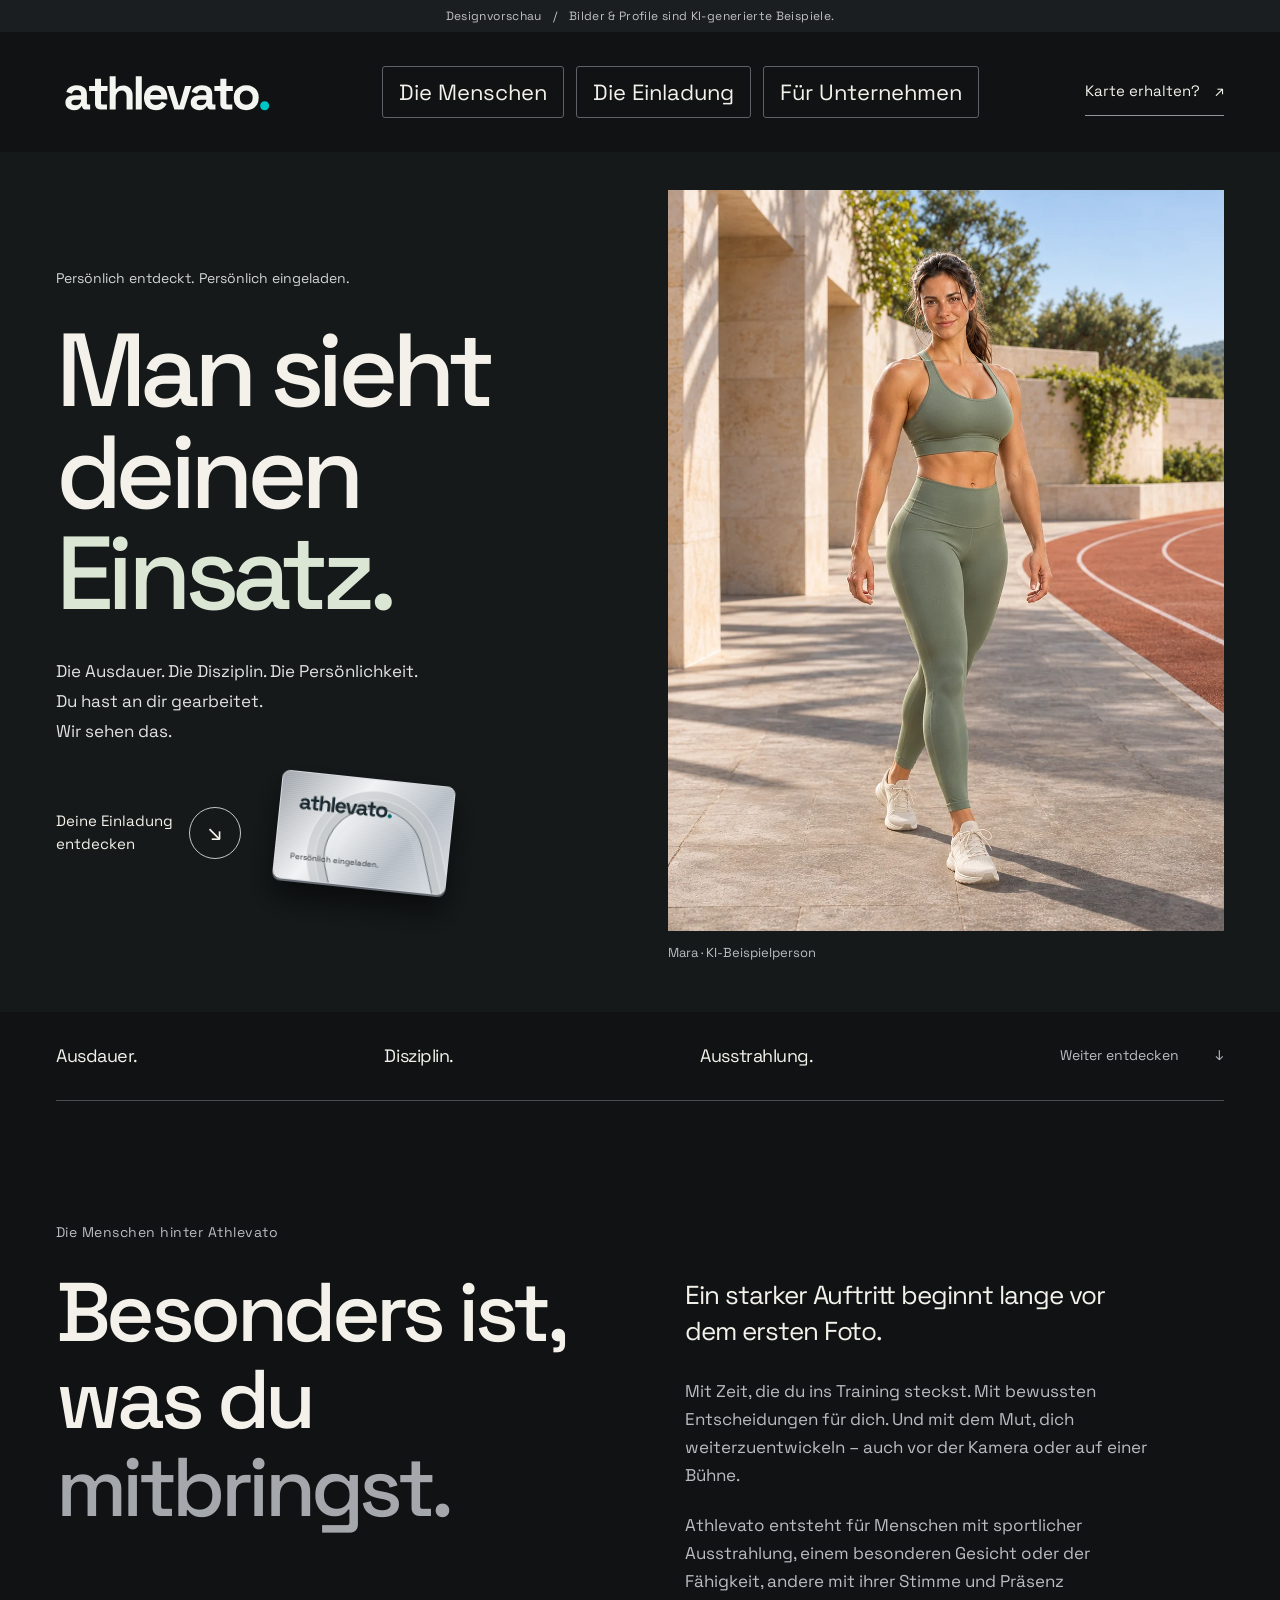
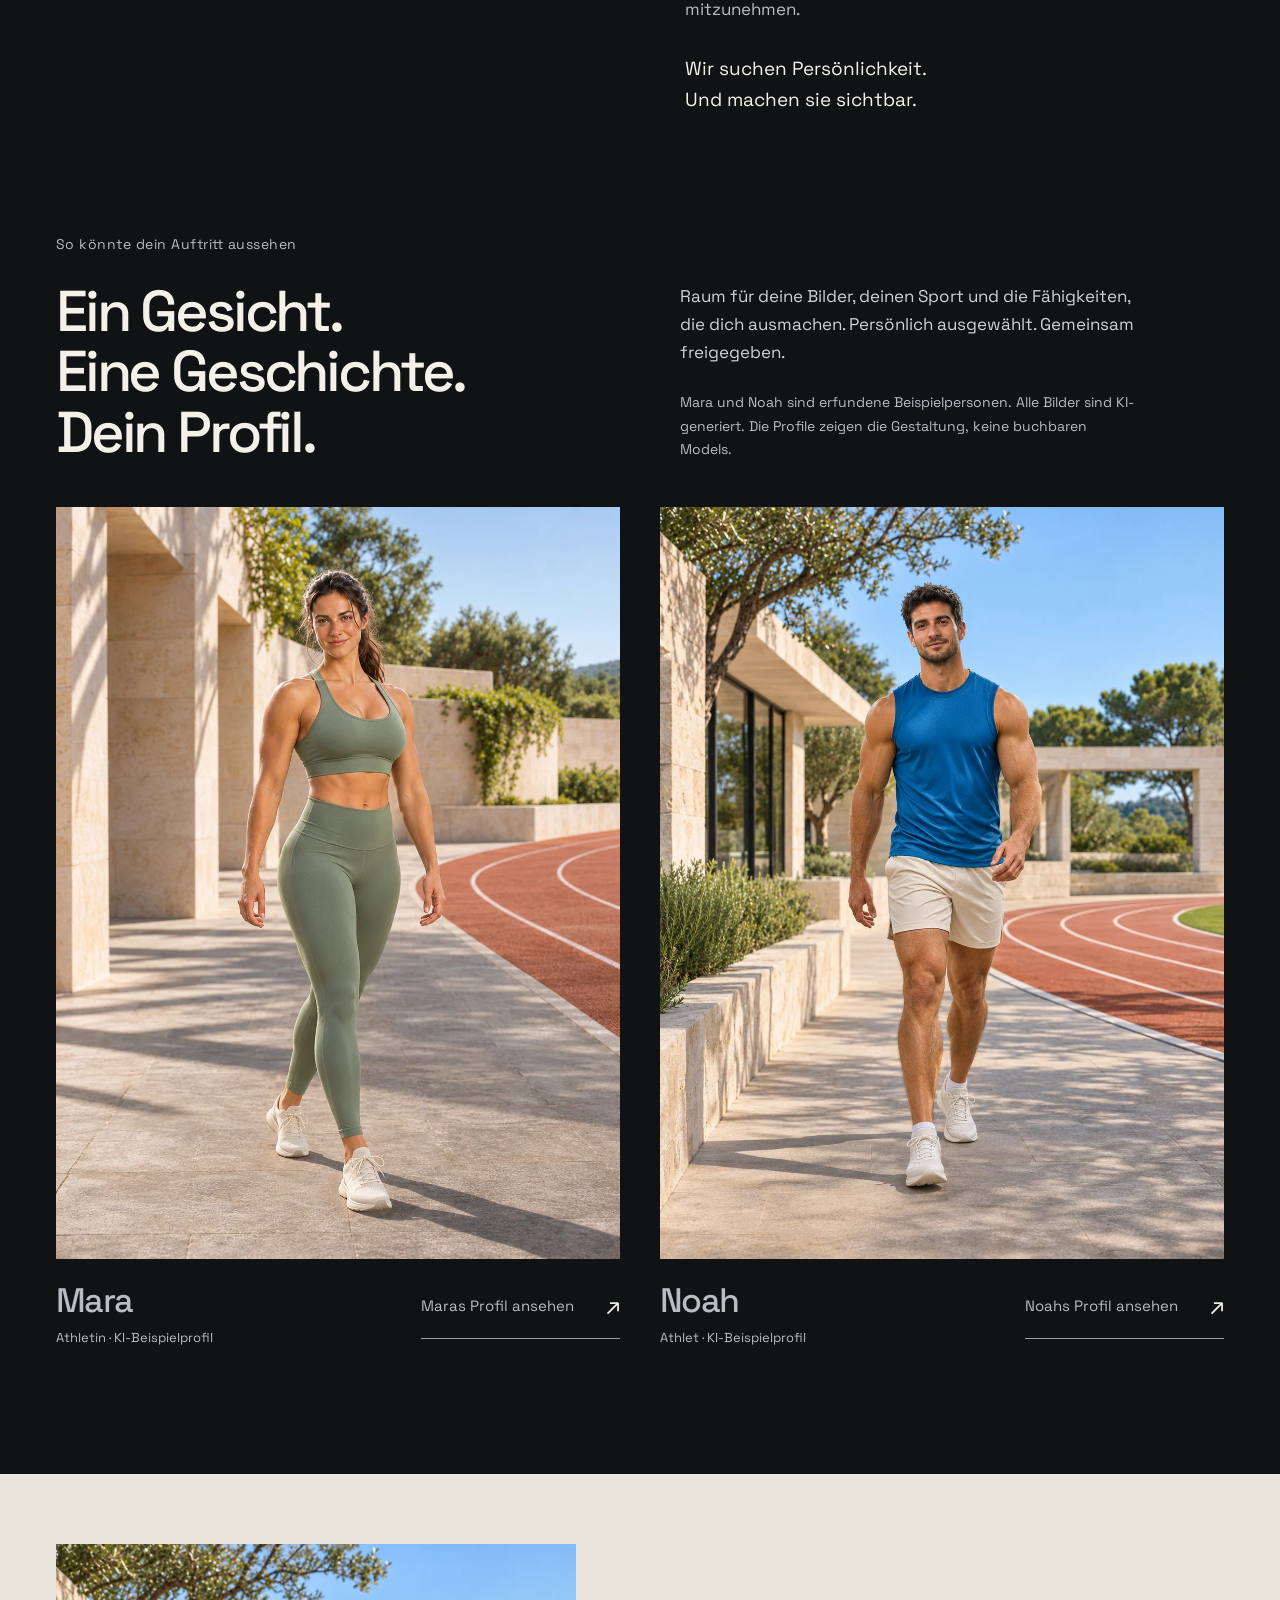
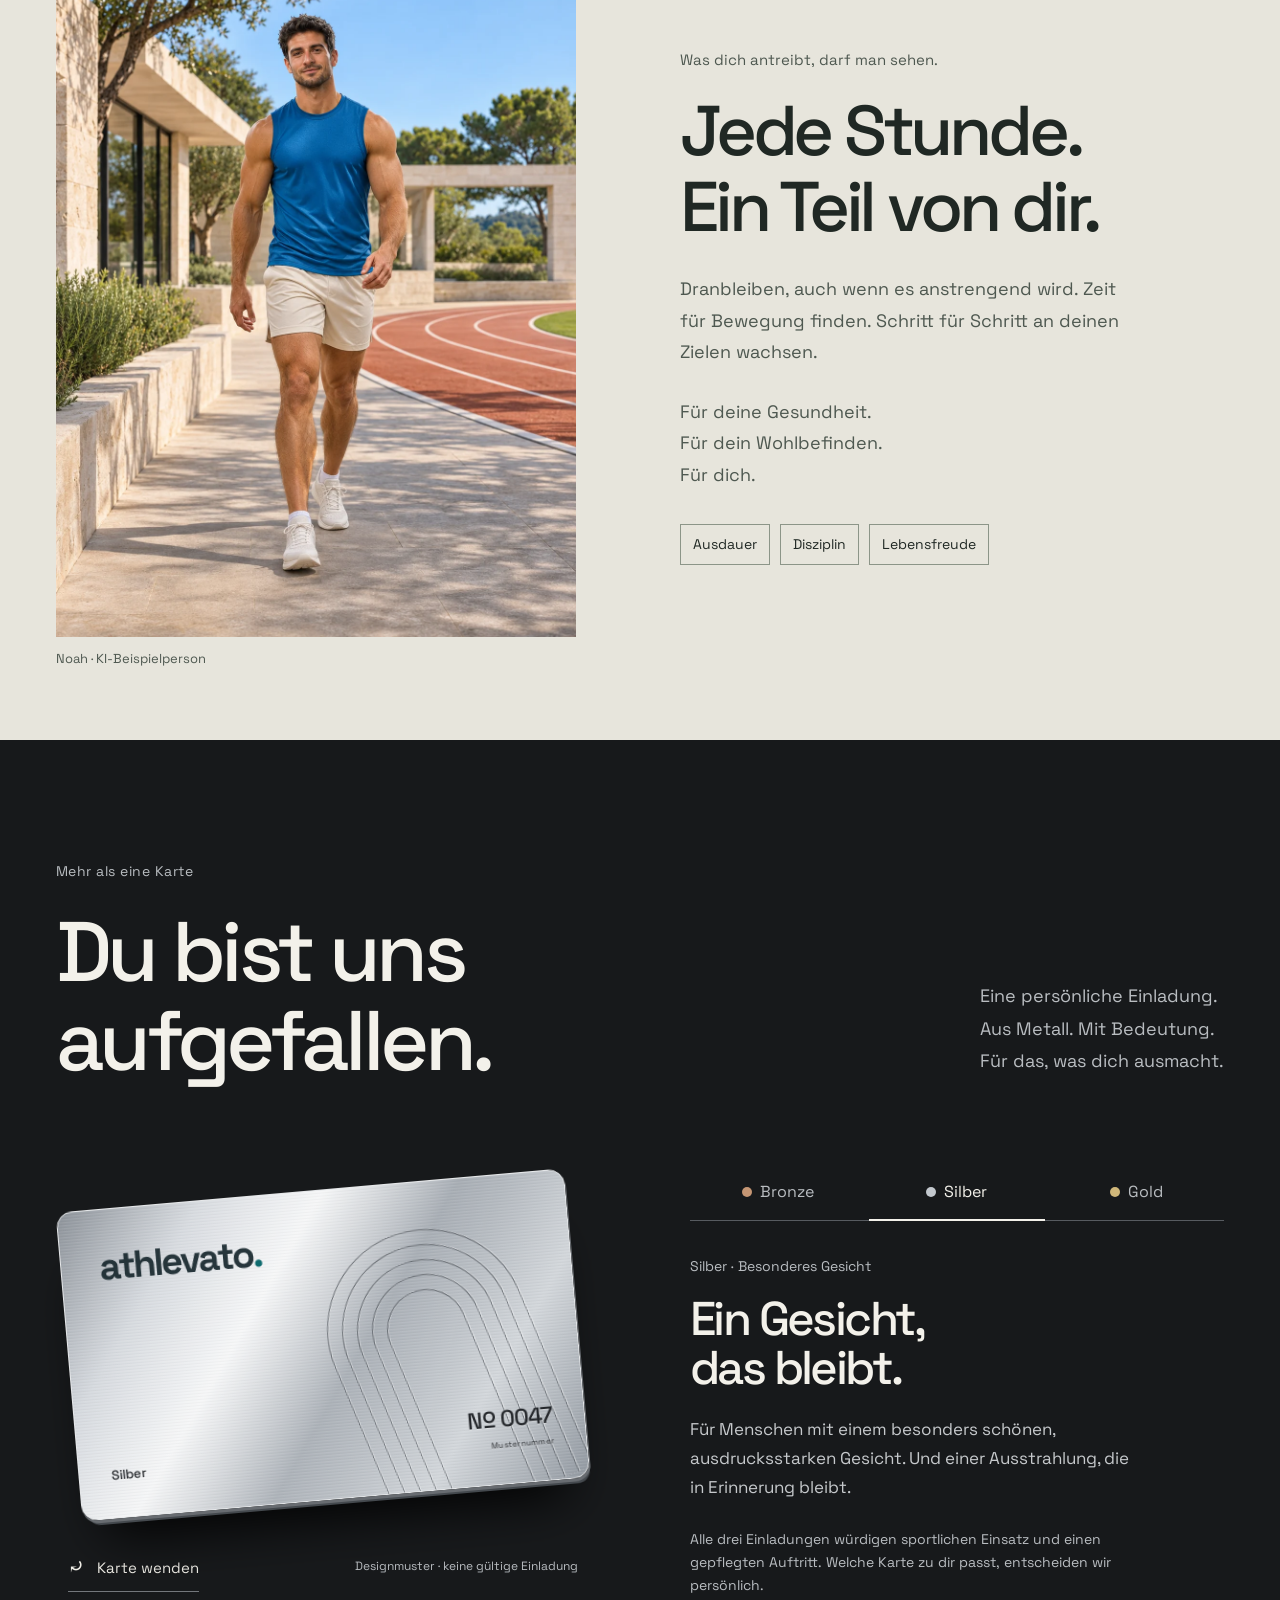
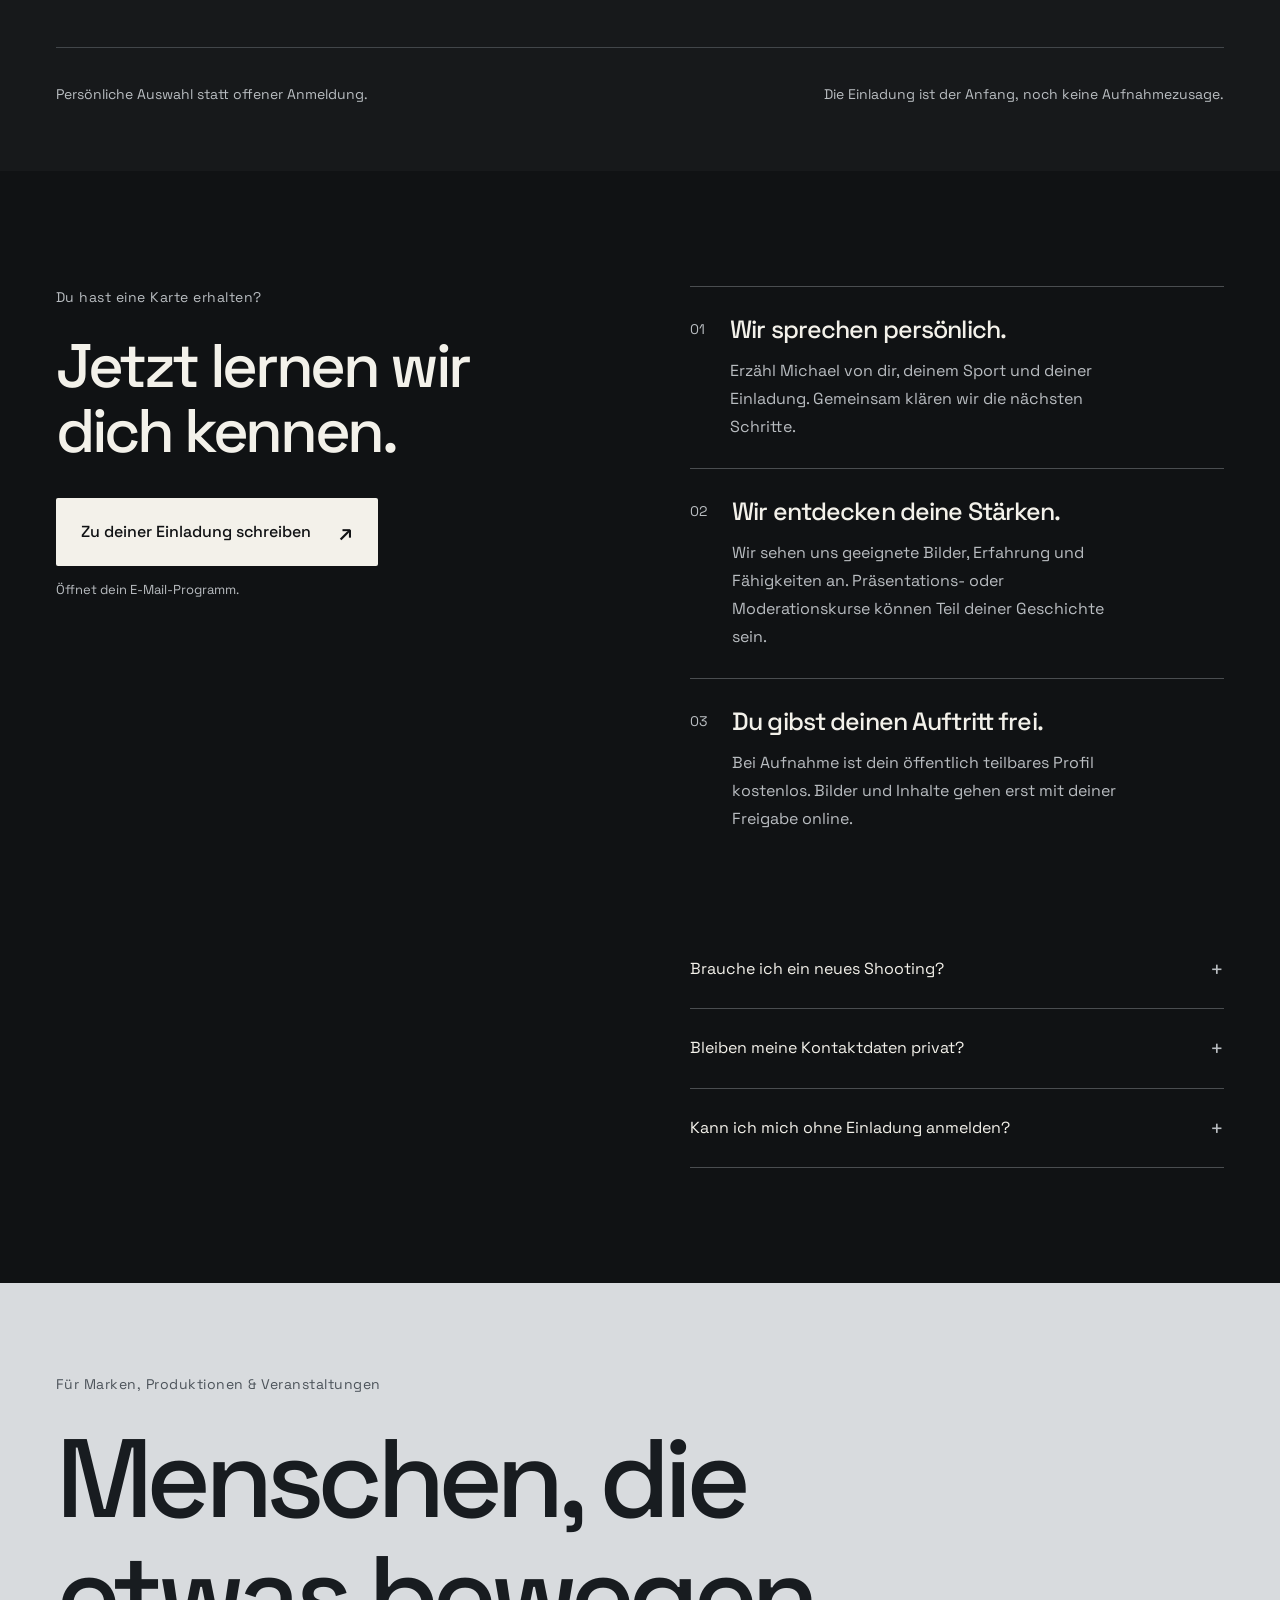
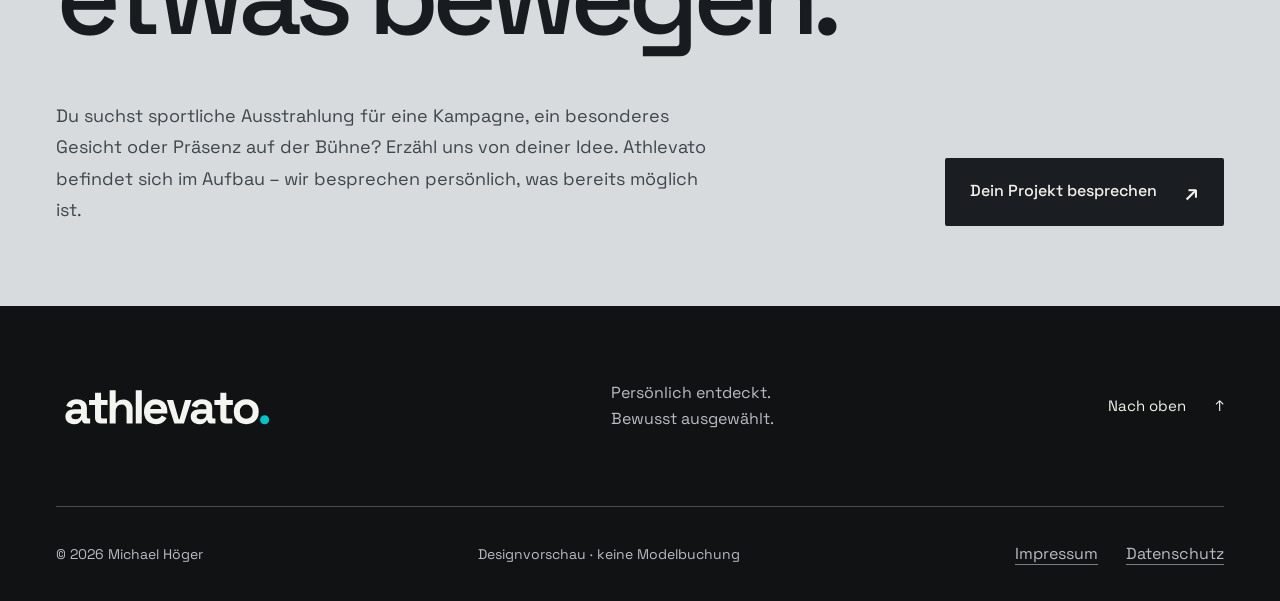
==== commit 5bf2adf9: "Refresh Athlevato demo with approved daylight portraits and readable navigation" ====
--- a/athlevato/index.html
+++ b/athlevato/index.html
@@ -5,39 +5,40 @@
 <meta name="robots" content="noindex,nofollow">
 <meta name="description" content="Man sieht deinen Einsatz. Athlevato verbindet sportliche Ausstrahlung mit Persönlichkeit – auf persönliche Einladung.">
 <link rel="canonical" href="https://coderift7.github.io/kinevato-design-studies/athlevato/">
-<meta property="og:title" content="Athlevato — Designvorschau mit KI-Beispielprofil">
-<meta property="og:description" content="Man sieht deinen Einsatz. Die Bilder zeigen eine fiktive KI-Athletin, kein buchbares Model. Entdecke die Athlevato-Designvorschau.">
+<meta property="og:title" content="Athlevato — Designvorschau mit KI-Beispielprofilen">
+<meta property="og:description" content="Man sieht deinen Einsatz. Die Bilder zeigen fiktive KI-Beispielpersonen, keine buchbaren Models. Entdecke die Athlevato-Designvorschau.">
 <meta property="og:type" content="website"><meta property="og:url" content="https://coderift7.github.io/kinevato-design-studies/athlevato/">
-<meta property="og:image" content="https://coderift7.github.io/kinevato-design-studies/athlevato/assets/athlete-portrait.webp">
+<meta property="og:image" content="https://coderift7.github.io/kinevato-design-studies/athlevato/assets/mara-daylight.webp">
 <meta property="og:image:alt" content="KI-generierte fiktive Athletin für die Athlevato-Designvorschau; kein buchbares Model.">
 <meta name="theme-color" content="#101214">
 <title>Athlevato — Man sieht deinen Einsatz.</title>
 <link rel="icon" href="favicon.svg" type="image/svg+xml">
 <link rel="preload" href="assets/SpaceGrotesk.ttf" as="font" type="font/ttf" crossorigin>
-<link rel="stylesheet" href="shared.css?v=47349317b8"><link rel="stylesheet" href="styles.css?v=ce108e9aec">
-<script src="experience.js?v=19c3428c1e" defer></script>
+<link rel="stylesheet" href="shared.css?v=47349317b8"><link rel="stylesheet" href="styles.css?v=9e6f5f8179">
+<script src="experience.js?v=2e50ffad9b" defer></script>
 </head><body class="dark">
 <a class="skip" href="#main">Zum Inhalt springen</a>
-<div class="demo-note">Designvorschau <span aria-hidden="true">/</span> Bilder &amp; Profil sind KI-generierte Beispiele.</div>
+<div class="demo-note">Designvorschau <span aria-hidden="true">/</span> Bilder &amp; Profile sind KI-generierte Beispiele.</div>
 <header class="site-header wrap">
 <a class="wordmark" href="#top" aria-label="Athlevato – Startseite"><img src="assets/athlevato-paper.svg" width="220" height="61" alt="Athlevato"></a>
 <nav aria-label="Hauptnavigation"><a href="#menschen">Die Menschen</a><a href="#einladungen">Die Einladung</a><a href="#unternehmen">Für Unternehmen</a></nav>
 <a class="nav-contact" href="#deine-einladung">Karte erhalten? <span aria-hidden="true">↗</span></a>
 </header>
 <main id="main">
-<section class="hero" id="top" aria-labelledby="hero-title">
-<img class="hero-photo" src="assets/athlete-portrait.webp" width="1536" height="1024" fetchpriority="high" alt="KI-generiertes Beispiel: eine Athletin mit kurzem dunklem Haar und selbstbewusstem Blick nach dem Training.">
-<div class="hero-shade" aria-hidden="true"></div>
-<div class="hero-content wrap">
+<section class="hero hero-daylight" id="top" aria-labelledby="hero-title">
+<div class="hero-grid wrap">
+<div class="hero-content">
 <p class="hero-kicker">Persönlich entdeckt. Persönlich eingeladen.</p>
 <h1 id="hero-title">Man sieht<br>deinen<br> <span>Einsatz.</span></h1>
-<div class="hero-bottom"><p>Die Zeit. Die Disziplin. Die Persönlichkeit.<br>Du hast an dir gearbeitet.<br>Wir sehen das.</p>
-<a class="round-link" href="#einladungen" aria-label="Deine Einladung entdecken"><span>Deine Einladung<br>entdecken</span><span class="round-arrow" aria-hidden="true">↘</span></a></div>
+<div class="hero-bottom"><p>Die Ausdauer. Die Disziplin. Die Persönlichkeit.<br>Du hast an dir gearbeitet.<br>Wir sehen das.</p>
+<div class="hero-actions">
+<a class="round-link" href="#einladungen" aria-label="Deine Einladung entdecken"><span>Deine Einladung<br>entdecken</span><span class="round-arrow" aria-hidden="true">↘</span></a>
+<a class="hero-invite-link" href="#einladungen" aria-label="Die Metall-Einladung entdecken"><div class="mini-card" aria-hidden="true"><img src="assets/athlevato-ink.svg" width="220" height="61" alt=""><span class="mini-arch"></span><span>Persönlich eingeladen.</span></div></a>
+</div></div></div>
+<figure class="hero-visual"><img class="hero-photo" src="assets/mara-daylight.webp" width="1086" height="1448" fetchpriority="high" alt="Fiktive KI-Athletin Mara in salbeigrüner Sportkleidung, mit einem selbstbewussten Lächeln an einer sonnigen Laufbahn."><figcaption>Mara · KI-Beispielperson</figcaption></figure>
 </div>
-<a class="hero-invite-link" href="#einladungen" aria-label="Die Metall-Einladung entdecken"><div class="mini-card" aria-hidden="true"><img src="assets/athlevato-ink.svg" width="220" height="61" alt=""><span class="mini-arch"></span><span>Persönlich eingeladen.</span></div></a>
-<p class="photo-credit">KI-Bild · fiktive Athletin</p>
 </section>
-<div class="values-strip wrap" aria-label="Athlevato steht für"><span>Disziplin.</span><span>Ausstrahlung.</span><span>Persönlichkeit.</span><a href="#menschen" aria-label="Die Menschen hinter dem Einsatz entdecken">Weiter entdecken <span aria-hidden="true">↓</span></a></div>
+<div class="values-strip wrap" aria-label="Athlevato steht für"><span>Ausdauer.</span><span>Disziplin.</span><span>Ausstrahlung.</span><a href="#menschen" aria-label="Die Menschen hinter dem Einsatz entdecken">Weiter entdecken <span aria-hidden="true">↓</span></a></div>
 <section class="story wrap" id="menschen" aria-labelledby="story-title">
 <div class="section-label">Die Menschen hinter Athlevato</div>
 <div class="story-grid"><h2 id="story-title">Besonders ist,<br>was du<br><span class="soft">mitbringst.</span></h2>
@@ -45,15 +46,17 @@
 <p>Mit Zeit, die du ins Training steckst. Mit bewussten Entscheidungen für dich. Und mit dem Mut, dich weiterzuentwickeln – auch vor der Kamera oder auf einer Bühne.</p>
 <p>Athlevato entsteht für Menschen mit sportlicher Ausstrahlung, einem besonderen Gesicht oder der Fähigkeit, andere mit ihrer Stimme und Präsenz mitzunehmen.</p>
 <p class="statement">Wir suchen Persönlichkeit.<br>Und machen sie sichtbar.</p></div></div>
-<div class="portrait-editorial">
-<figure class="portrait-frame"><img src="assets/athlete-portrait.webp" width="1536" height="1024" loading="lazy" alt="Porträt der fiktiven Beispielathletin Mara."><figcaption><span>Mara</span><span>KI-Demoprofil</span></figcaption></figure>
-<div class="profile-preview"><span class="small-label">So könnte dein Auftritt aussehen</span><h3>Ein Gesicht.<br>Eine Geschichte.<br>Dein Profil.</h3><p>Raum für deine Bilder, deinen Sport und die Fähigkeiten, die dich ausmachen. Persönlich ausgewählt. Gemeinsam freigegeben.</p><button class="line-link" type="button" data-open-profile hidden>Beispielprofil ansehen <span aria-hidden="true">↗</span></button><noscript><p>Das interaktive Beispielprofil benötigt JavaScript. Das Bild zeigt eine fiktive Athletin.</p></noscript><p class="fine-print">Mara ist eine erfundene Person. Bilder und Profil zeigen ausschließlich die Gestaltung – kein buchbares Model.</p></div>
-</div>
+<div class="profiles-intro"><div><span class="small-label">So könnte dein Auftritt aussehen</span><h3>Ein Gesicht.<br>Eine Geschichte.<br>Dein Profil.</h3></div><div><p>Raum für deine Bilder, deinen Sport und die Fähigkeiten, die dich ausmachen. Persönlich ausgewählt. Gemeinsam freigegeben.</p><p class="fine-print">Mara und Noah sind erfundene Beispielpersonen. Alle Bilder sind KI-generiert. Die Profile zeigen die Gestaltung, keine buchbaren Models.</p></div></div>
+<div class="talent-pair">
+<article class="talent-card" aria-labelledby="mara-name"><figure class="portrait-frame"><img src="assets/mara-daylight.webp" width="1086" height="1448" loading="lazy" alt="Fiktive KI-Athletin Mara, vollständig abgebildet in salbeigrüner Sportkleidung und hellen Schuhen."><figcaption><div><h4 id="mara-name">Mara</h4><span>Athletin · KI-Beispielprofil</span></div><button class="line-link" type="button" data-open-profile="mara" hidden>Maras Profil ansehen <span aria-hidden="true">↗</span></button></figcaption></figure></article>
+<article class="talent-card" aria-labelledby="noah-name"><figure class="portrait-frame"><img src="assets/noah-daylight.webp" width="1086" height="1448" loading="lazy" alt="Fiktiver KI-Athlet Noah, vollständig abgebildet im blauen Sportshirt, cremefarbenen Shorts und hellen Schuhen."><figcaption><div><h4 id="noah-name">Noah</h4><span>Athlet · KI-Beispielprofil</span></div><button class="line-link" type="button" data-open-profile="noah" hidden>Noahs Profil ansehen <span aria-hidden="true">↗</span></button></figcaption></figure></article>
+</div><noscript><p class="fine-print">Die zusätzlichen Profilansichten benötigen JavaScript. Beide Beispielpersonen sind fiktiv.</p></noscript>
 </section>
-<section class="motion-section" aria-labelledby="motion-title">
-<img src="assets/athlete-motion.webp" width="1536" height="1024" loading="lazy" alt="Die KI-generierte Beispielathletin beim Laufen auf einer dunklen Laufbahn.">
-<div class="motion-caption"><p>Was dich antreibt, darf man sehen.</p><h2 id="motion-title">Jede Stunde.<br>Ein Teil von dir.</h2></div><span class="motion-credit">KI-generiertes Beispielmotiv</span>
-</section>
+<section class="motion-section effort-section" aria-labelledby="motion-title">
+<div class="effort-grid wrap">
+<figure class="effort-photo"><img src="assets/noah-daylight.webp" width="1086" height="1448" loading="lazy" alt="Fiktiver KI-Athlet Noah im blauen Sportshirt und hellen Shorts an einer sonnigen Laufbahn."><figcaption>Noah · KI-Beispielperson</figcaption></figure>
+<div class="motion-caption"><p>Was dich antreibt, darf man sehen.</p><h2 id="motion-title">Jede Stunde.<br>Ein Teil von dir.</h2><p class="effort-copy">Dranbleiben, auch wenn es anstrengend wird. Zeit für Bewegung finden. Schritt für Schritt an deinen Zielen wachsen.</p><p class="effort-copy">Für deine Gesundheit.<br>Für dein Wohlbefinden.<br>Für dich.</p><div class="effort-values"><span>Ausdauer</span><span>Disziplin</span><span>Lebensfreude</span></div></div>
+</div></section>
 <section class="invitation-section" id="einladungen" aria-labelledby="invitation-title">
 <div class="wrap"><div class="invitation-heading"><div><span class="section-label">Mehr als eine Karte</span><h2 id="invitation-title">Du bist uns<br>aufgefallen.</h2></div><p>Eine persönliche Einladung.<br>Aus Metall. Mit Bedeutung.<br>Für das, was dich ausmacht.</p></div>
 <div class="invitation-grid"><div class="card-experience">
@@ -83,5 +86,5 @@
 <section class="business-section" id="unternehmen" aria-labelledby="business-title"><div class="wrap"><span class="section-label">Für Marken, Produktionen &amp; Veranstaltungen</span><h2 id="business-title">Menschen, die<br>etwas bewegen.</h2><div class="business-bottom"><p>Du suchst sportliche Ausstrahlung für eine Kampagne, ein besonderes Gesicht oder Präsenz auf der Bühne? Erzähl uns von deiner Idee. Athlevato befindet sich im Aufbau – wir besprechen persönlich, was bereits möglich ist.</p><a class="button dark-button" href="mailto:michael@hoeger.dev?subject=Unternehmensanfrage%20Athlevato">Dein Projekt besprechen <span aria-hidden="true">↗</span></a></div></div></section>
 </main>
 <footer class="wrap"><div class="footer-top"><a class="wordmark" href="#top" aria-label="Athlevato – zurück nach oben"><img src="assets/athlevato-paper.svg" width="220" height="61" alt="Athlevato"></a><p>Persönlich entdeckt.<br>Bewusst ausgewählt.</p><a class="back-top" href="#top">Nach oben <span aria-hidden="true">↑</span></a></div><div class="footer-bottom"><span>© 2026 Michael Höger</span><span>Designvorschau · keine Modelbuchung</span><div><a href="impressum.html">Impressum</a><a href="datenschutz.html">Datenschutz</a></div></div></footer>
-<dialog id="profile-dialog" aria-labelledby="profile-title"><button type="button" class="dialog-close" aria-label="Beispielprofil schließen">Schließen <span aria-hidden="true">×</span></button><div class="dialog-layout"><div class="dialog-image"><img id="profile-image" src="assets/athlete-portrait.webp" width="1536" height="1024" alt="KI-generiertes Porträt der fiktiven Mara."><div class="image-picker" role="group" aria-label="Profilfoto auswählen"><button type="button" data-picture="portrait" aria-pressed="true">Porträt</button><button type="button" data-picture="motion" aria-pressed="false">In Bewegung</button></div></div><div class="dialog-copy"><p class="small-label">Fiktives Beispielprofil · KI-generierte Bilder</p><h2 id="profile-title">Mara.</h2><p class="profile-line">Sportlicher Ausdruck.<br>Ein eigener Blick.</p><p>So könnte Athlevato Menschen vorstellen: mit starken Bildern und Raum für ihre persönliche Geschichte.</p><dl><div><dt>Sport &amp; Erfahrung</dt><dd>Hier steht später die persönliche Sportgeschichte.</dd></div><div><dt>Präsentation &amp; Moderation</dt><dd>Hier werden bestätigte Fähigkeiten und gegebenenfalls absolvierte Kurse gezeigt.</dd></div><div><dt>Zusammenarbeit</dt><dd>Anfragen laufen über Athlevato. Persönliche Kontaktdaten bleiben privat.</dd></div></dl><p class="fine-print">Mara existiert nicht und ist nicht buchbar. Es werden keine realen Qualifikationen oder Referenzen behauptet.</p></div></div></dialog>
-</body></html>+<dialog id="profile-dialog" aria-labelledby="profile-title"><button type="button" class="dialog-close" autofocus aria-label="Beispielprofil schließen">Schließen <span aria-hidden="true">×</span></button><div class="dialog-layout"><div class="dialog-image"><img id="profile-image" src="assets/mara-daylight.webp" width="1086" height="1448" alt="Fiktive KI-Athletin Mara in salbeigrüner Sportkleidung, vollständig abgebildet."></div><div class="dialog-copy"><p class="small-label">Fiktives Beispielprofil · KI-generierte Bilder</p><h2 id="profile-title">Mara.</h2><p class="profile-line" id="profile-line">Sportlicher Ausdruck.<br>Ein eigener Blick.</p><p>So könnte Athlevato Menschen vorstellen: mit starken Bildern und Raum für ihre persönliche Geschichte.</p><dl><div><dt>Sport &amp; Erfahrung</dt><dd>Hier steht später die persönliche Sportgeschichte.</dd></div><div><dt>Präsentation &amp; Moderation</dt><dd>Hier werden bestätigte Fähigkeiten und gegebenenfalls absolvierte Kurse gezeigt.</dd></div><div><dt>Zusammenarbeit</dt><dd>Anfragen laufen über Athlevato. Persönliche Kontaktdaten bleiben privat.</dd></div></dl><p class="fine-print" id="profile-disclaimer">Mara existiert nicht und ist nicht buchbar. Es werden keine realen Qualifikationen oder Referenzen behauptet.</p></div></div></dialog>
+</body></html>
--- a/athlevato/styles.css
+++ b/athlevato/styles.css
@@ -1,7 +1,7 @@
 .site-header{display:flex;align-items:center;justify-content:space-between;gap:30px;min-height:102px}.site-header nav{display:flex;gap:32px;align-items:center;font-size:12px}.site-header nav a,.nav-contact{text-decoration:none}.site-header nav a{color:#c7c9cb;transition:color .2s}.site-header nav a:hover{color:white}.nav-contact{font-size:12px;border-bottom:1px solid #92969a;padding-block:8px}.nav-contact span{margin-left:20px}
 .hero{position:relative;isolation:isolate;min-height:760px;overflow:hidden;background:#121517}.hero-photo{position:absolute;inset:0;width:100%;height:100%;object-fit:cover;object-position:center 40%;z-index:-3}.hero-shade{position:absolute;inset:0;z-index:-2;background:linear-gradient(90deg,rgba(8,10,12,.75),rgba(8,10,12,.38) 40%,transparent 68%),linear-gradient(0deg,rgba(8,10,12,.6),transparent 28%)}.hero-content{position:relative;padding-block:54px 55px}.hero-kicker{font-size:12px;color:#d2d4d5;margin-bottom:30px}.hero h1{font-size:clamp(86px,9.5vw,154px);line-height:.94;letter-spacing:-.07em;font-weight:500;max-width:8ch;text-wrap:balance}.hero h1 span{color:#dadde0}.hero-bottom{margin-top:42px;display:flex;align-items:center;gap:64px;max-width:600px}.hero-bottom p{font-size:13px;line-height:1.8;color:#e1e2e3}.round-link{display:flex;align-items:center;gap:22px;text-decoration:none;font-size:12px;line-height:1.5}.round-arrow{display:grid;place-items:center;border:1px solid #c5c7c9;border-radius:50%;width:52px;height:52px;flex-shrink:0;font-size:23px;transition:background .2s,color .2s,transform .2s}.round-link:hover .round-arrow{background:var(--paper);color:var(--ink);transform:rotate(45deg)}.hero-stamp{position:absolute;right:56px;bottom:67px;display:flex;flex-direction:column;text-align:right;line-height:1.18;font-size:22px;letter-spacing:-.03em;color:white}.photo-credit{position:absolute;right:56px;bottom:23px;font-size:10px;color:#e1e2e3;background:#101214b3;padding:3px 8px}.values-strip{display:flex;align-items:center;justify-content:space-between;gap:20px;border-bottom:1px solid var(--line);padding-block:29px;font-size:16px;letter-spacing:-.025em}.values-strip>a{font-size:11px;color:var(--muted);text-decoration:none;letter-spacing:0}.values-strip>a span{margin-left:32px}
-.story{padding-block:120px 125px}.story-grid{display:grid;grid-template-columns:1.1fr 1fr;gap:90px}.story h2{font-size:clamp(54px,6.5vw,98px)}.story-copy{padding-top:8px;max-width:470px}.story-copy p{margin-bottom:22px;color:var(--muted);font-size:15px}.story-copy .lead{font-size:24px;line-height:1.4;letter-spacing:-.04em;color:var(--paper);margin-bottom:27px}.story-copy .statement{color:var(--paper);font-size:17px;margin-top:30px}.portrait-editorial{display:grid;grid-template-columns:1fr 1fr;align-items:center;gap:90px;margin-top:100px}.portrait-frame{position:relative;margin-left:70px}.portrait-frame>img{width:100%;aspect-ratio:4/5;object-fit:cover;object-position:80% center;filter:grayscale(1)}.portrait-frame figcaption{display:flex;justify-content:space-between;gap:12px;align-items:center;margin-top:13px;font-size:11px;color:var(--muted)}.portrait-frame figcaption span:first-child{font-size:24px;color:var(--paper);letter-spacing:-.05em}.profile-preview{max-width:390px}.profile-preview h3{font-size:clamp(36px,4vw,60px);margin-bottom:27px}.profile-preview>p{font-size:14px;color:var(--muted)}.line-link{margin-block:30px 25px;border:0;border-bottom:1px solid #9b9fa3;background:none;padding:0 0 12px;display:flex;justify-content:space-between;align-items:center;gap:32px;text-decoration:none;font-size:14px}.line-link span{font-size:22px}.line-link:hover{border-color:white}.profile-preview>.fine-print{font-size:11px;max-width:320px}
-.motion-section{position:relative;isolation:isolate;background:#27292b}.motion-section>img{width:100%;height:min(730px,64vw);min-height:450px;object-fit:cover;object-position:center 52%}.motion-section:after{content:'';position:absolute;inset:0;background:linear-gradient(0deg,#080a0ce0,transparent 65%);z-index:0;pointer-events:none}.motion-caption{position:absolute;left:56px;bottom:55px;z-index:1}.motion-caption>p{font-size:12px;margin-bottom:20px;color:#e8e8e8}.motion-caption>h2{font-size:clamp(52px,6vw,90px);line-height:1.03;color:white}.motion-credit{position:absolute;right:32px;bottom:25px;font-size:10px;z-index:1;color:white;background:#101214a6;padding:3px 8px}
+.story{padding-block:120px 125px}.story-grid{display:grid;grid-template-columns:1.1fr 1fr;gap:90px}.story h2{font-size:clamp(54px,6.5vw,98px)}.story-copy{padding-top:8px;max-width:470px}.story-copy p{margin-bottom:22px;color:var(--muted);font-size:15px}.story-copy .lead{font-size:24px;line-height:1.4;letter-spacing:-.04em;color:var(--paper);margin-bottom:27px}.story-copy .statement{color:var(--paper);font-size:17px;margin-top:30px}.portrait-editorial{display:grid;grid-template-columns:1fr 1fr;align-items:center;gap:90px;margin-top:100px}.portrait-frame{position:relative;margin-left:70px}.portrait-frame>img{width:100%;aspect-ratio:1/1;object-fit:cover;object-position:right center;filter:grayscale(1)}.portrait-frame figcaption{display:flex;justify-content:space-between;gap:12px;align-items:center;margin-top:13px;font-size:11px;color:var(--muted)}.portrait-frame figcaption span:first-child{font-size:24px;color:var(--paper);letter-spacing:-.05em}.profile-preview{max-width:390px}.profile-preview h3{font-size:clamp(36px,4vw,60px);margin-bottom:27px}.profile-preview>p{font-size:14px;color:var(--muted)}.line-link{margin-block:30px 25px;border:0;border-bottom:1px solid #9b9fa3;background:none;padding:0 0 12px;display:flex;justify-content:space-between;align-items:center;gap:32px;text-decoration:none;font-size:14px}.line-link span{font-size:22px}.line-link:hover{border-color:white}.profile-preview>.fine-print{font-size:11px;max-width:320px}
+.motion-section{position:relative;isolation:isolate;background:#27292b}.motion-section>img{width:100%;height:min(730px,64vw);min-height:450px;object-fit:cover;object-position:center top}.motion-section:after{content:'';position:absolute;inset:0;background:linear-gradient(0deg,#080a0ce0,transparent 65%);z-index:0;pointer-events:none}.motion-caption{position:absolute;left:56px;bottom:55px;z-index:1}.motion-caption>p{font-size:12px;margin-bottom:20px;color:#e8e8e8}.motion-caption>h2{font-size:clamp(52px,6vw,90px);line-height:1.03;color:white}.motion-credit{position:absolute;right:32px;bottom:25px;font-size:10px;z-index:1;color:white;background:#101214a6;padding:3px 8px}
 .invitation-section{padding-block:120px 65px;background:#17191b;overflow:hidden}.invitation-heading{display:flex;justify-content:space-between;align-items:flex-end;gap:40px}.invitation-heading h2{font-size:clamp(54px,6.6vw,100px)}.invitation-heading>p{font-size:16px;line-height:1.8;color:var(--muted);padding-bottom:8px;max-width:330px}.invitation-grid{display:grid;grid-template-columns:1.15fr 1fr;align-items:center;gap:100px;padding-block:80px 50px}.card-experience{min-width:0;padding:20px 12px 0;perspective:1200px}.card-stage{position:relative;transform:rotateX(var(--rx,0deg)) rotateY(var(--ry,0deg)) rotateZ(-5deg);transform-style:preserve-3d;transition:transform .15s ease-out;max-width:540px;margin:auto}.metal-card{position:relative;display:grid;transform-style:preserve-3d;transition:transform .65s cubic-bezier(.2,.7,.2,1);transform:rotateY(var(--flip,0deg));border-radius:16px;box-shadow:1px 3px 0 #686c71,3px 8px 0 -3px #44494e,0 40px 50px -25px #000}.metal-card.is-flipped{--flip:180deg}.card-face{grid-area:1/1;position:relative;isolation:isolate;overflow:hidden;border-radius:16px;min-height:310px;padding:32px;color:#24272b;border:1px solid #e5e7e9;background:repeating-linear-gradient(0deg,transparent 0 1px,#ffffff12 1px 2px,#10121408 2px 3px),linear-gradient(125deg,#8c9299 0%,#d4d8dd 20%,#f4f5f6 37%,#a5abb2 56%,#d3d7db 78%,#9299a1 100%);backface-visibility:hidden;-webkit-backface-visibility:hidden;text-shadow:0 1px 0 #ffffff65}.card-face:after{content:'';position:absolute;inset:0;z-index:-1;background:linear-gradient(110deg,transparent 20%,#ffffff52 42%,transparent 64%);background-position:var(--glint,50%) 0;background-size:180% 100%;pointer-events:none;mix-blend-mode:soft-light}.card-front{display:flex;flex-direction:column;justify-content:space-between;gap:110px}.card-brand{width:174px;position:relative;z-index:2;opacity:.93}.engraved-arch{position:absolute;right:35px;top:45px;width:200px;height:290px;transform:rotate(-18deg);opacity:.68}.engraved-arch i{position:absolute;inset:0;border:1px solid #454a50;border-bottom:0;border-radius:110px 110px 0 0;box-shadow:1px 0 0 #fff9,inset 1px 0 0 #fff9}.engraved-arch i:nth-child(2){inset:15px 15px 0}.engraved-arch i:nth-child(3){inset:30px 30px 0}.engraved-arch i:nth-child(4){inset:45px 45px 0}.engraved-arch i:nth-child(5){inset:60px 60px 0}.card-bottom{position:relative;z-index:2;display:flex;justify-content:space-between;align-items:flex-end;gap:12px;font-size:13px;font-weight:500}.card-bottom>span:last-child{font-size:23px;letter-spacing:-.04em;text-align:right}.card-bottom small{display:block;font-size:8px;font-weight:400;letter-spacing:.03em}.card-back{transform:rotateY(180deg);display:flex;flex-direction:column;justify-content:space-between;gap:15px}.card-back-brand{font-size:11px}.card-back strong{font-size:34px;line-height:1.05;letter-spacing:-.055em;font-weight:500}.card-back p{font-size:12px;max-width:31ch;line-height:1.5}.card-back-foot{font-size:10px;border-top:1px solid #34383b60;padding-top:10px}.metal-card[data-metal=bronze] .card-face{border-color:#c9a38d;background:repeating-linear-gradient(0deg,transparent 0 1px,#ffffff12 1px 2px,#10121408 2px 3px),linear-gradient(125deg,#98674b,#cca78e 22%,#e4c1a6 38%,#ad8063 57%,#c8a087 80%,#976c52);color:#261c16}.metal-card[data-metal=gold] .card-face{border-color:#eee0ad;background:repeating-linear-gradient(0deg,transparent 0 1px,#ffffff14 1px 2px,#10121408 2px 3px),linear-gradient(125deg,#9c8445,#d1bb7c 22%,#f2e6b7 38%,#bda462 57%,#ddc98d 80%,#a78e4a);color:#252014}.card-tools{display:flex;flex-wrap:wrap;align-items:center;justify-content:space-between;gap:14px;margin-top:42px}.card-tools button{font-size:12px;background:none;border:0;border-bottom:1px solid #73777c;padding:8px 0}.card-tools button span{font-size:20px;margin-right:8px}.card-hint{font-size:9px;color:var(--muted)}.edition-panel{min-width:0}.edition-picker{display:flex;gap:4px;border-bottom:1px solid #575b60;margin-bottom:34px}.edition-picker button{flex:1;display:flex;align-items:center;justify-content:center;gap:8px;min-height:50px;padding:8px 4px;border:0;background:none;font-size:12px;color:#b9bdc1;border-bottom:2px solid transparent;margin-bottom:-1px}.edition-picker button[aria-pressed=true]{border-color:var(--paper);color:var(--paper)}.edition-picker button:hover{color:white;background:#ffffff08}.swatch{width:10px;height:10px;border-radius:50%;background:#c3c8ce;flex-shrink:0}.swatch.bronze{background:#c59674}.swatch.gold{background:#d0b77a}.edition-overline{font-size:11px;color:#b9bdc1;margin-bottom:15px}#edition-copy{min-height:220px}#edition-copy h3{font-size:clamp(34px,3.7vw,55px);margin-bottom:22px}#edition-copy>p:last-child{font-size:14px;color:#c6c9cc;max-width:41ch}.edition-common{margin-top:26px;font-size:11px;color:var(--muted);max-width:49ch}.invitation-footnote{display:flex;justify-content:space-between;gap:25px;padding-top:35px;border-top:1px solid #42464a;font-size:10px;color:var(--muted)}
 .steps-section{display:grid;grid-template-columns:1fr 1fr;gap:100px;padding-block:115px 70px}.steps-intro h2{font-size:clamp(42px,4.8vw,70px);margin-bottom:35px}.mail-note{display:block;color:var(--muted);font-size:10px;margin-top:13px}.steps{list-style:none;margin:0;padding:0}.steps li{display:flex;gap:25px;padding-block:27px;border-top:1px solid var(--line)}.step-number{font-size:11px;color:var(--muted);padding-top:4px}.steps h3{font-size:23px;line-height:1.2;letter-spacing:-.035em;margin-bottom:13px}.steps p{font-size:13px;color:var(--muted);max-width:40ch}.details-section{padding-bottom:115px;display:grid;grid-template-columns:1fr 1fr;gap:0 100px}.details-section details{grid-column:2;border-bottom:1px solid var(--line)}.details-section summary{list-style:none;cursor:pointer;display:flex;justify-content:space-between;gap:20px;align-items:center;padding:21px 0;font-size:13px}.details-section summary::-webkit-details-marker{display:none}.details-section summary>span{font-size:22px;color:var(--muted)}.details-section details[open] summary>span{transform:rotate(45deg)}.details-section details>p{font-size:13px;color:var(--muted);padding-bottom:25px;max-width:44ch}
 .business-section{background:#d8dbde;color:#181c20;padding-block:90px 80px}.business-section .section-label{color:#4c535a}.business-section h2{font-size:clamp(56px,8.7vw,126px);letter-spacing:-.06em}.business-bottom{display:flex;justify-content:space-between;align-items:flex-end;gap:60px;margin-top:45px}.business-bottom>p{max-width:58ch;font-size:14px;color:#3f464c}.dark-button{background:#1a1e22;color:var(--paper);flex-shrink:0}.dark-button:hover{background:#363d44}.footer-top{display:flex;align-items:center;gap:50px;justify-content:space-between;padding-block:70px}.footer-top p{font-size:12px;color:var(--muted)}.back-top{font-size:11px;text-decoration:none}.back-top span{margin-left:25px}.footer-bottom{display:flex;justify-content:space-between;gap:24px;border-top:1px solid var(--line);padding-block:25px;font-size:10px;color:var(--muted)}.footer-bottom>div{display:flex;gap:24px}.footer-bottom a{text-decoration:none}
@@ -9,7 +9,7 @@
 @media(min-width:1700px){.hero-photo{object-position:center 34%}.hero-content{padding-top:70px}.hero{min-height:880px}}
 @media(max-width:1100px){.site-header nav{gap:20px}.hero{min-height:710px}.hero h1{font-size:112px}.hero-bottom{gap:30px}.hero-photo{object-position:60% center}.story-grid,.portrait-editorial,.invitation-grid,.steps-section{gap:55px}.portrait-frame{margin-left:20px}.card-face{min-height:260px;padding:25px}.card-front{gap:90px}.card-brand{width:148px}.engraved-arch{right:16px;width:160px;top:38px}.card-back strong{font-size:28px}.card-back p{font-size:11px}.details-section{gap:0 55px}.business-bottom{gap:35px}}
 @media(max-width:900px){.site-header{min-height:90px;gap:20px}.site-header nav{font-size:11px;gap:17px}.site-header .wordmark{width:155px}.nav-contact{display:none}.hero{min-height:680px}.hero-content{padding-block:45px}.hero h1{font-size:100px}.hero-kicker{font-size:11px;max-width:200px}.hero-bottom{display:block;max-width:300px}.round-link{margin-top:23px}.hero-photo{object-position:65% center}.hero-stamp{right:28px;bottom:60px;font-size:18px}.photo-credit{right:28px}.hero-shade{background:linear-gradient(90deg,#080a0ccc,#080a0c22 85%),linear-gradient(0deg,#080a0c80,transparent 30%)}.story{padding-block:90px}.story-grid{gap:40px}.story h2{font-size:60px}.story-copy p{font-size:13px}.story-copy .lead{font-size:21px}.portrait-editorial{gap:40px;margin-top:70px}.portrait-frame{margin-left:0}.profile-preview h3{font-size:38px}.profile-preview>p{font-size:12px}.motion-caption{left:28px}.invitation-section{padding-top:90px}.invitation-grid{gap:45px;padding-block:60px 35px;grid-template-columns:1.1fr 1fr}.card-experience{padding-inline:0}.card-face{min-height:220px;padding:22px}.card-brand{width:130px}.card-front{gap:75px}.card-bottom>span:last-child{font-size:18px}.engraved-arch{width:130px;right:5px;top:35px}.card-back{gap:10px}.card-back strong{font-size:26px}.card-back-foot{font-size:8px}.card-tools{margin-top:30px}.edition-picker button{font-size:11px;gap:6px}.edition-common{font-size:10px}.invitation-heading>p{font-size:13px}.steps-section{gap:45px;padding-top:90px}.steps-intro h2{font-size:44px}.steps h3{font-size:20px}.steps p{font-size:12px}.steps li{gap:15px}.details-section{gap:0 45px;padding-bottom:90px}.business-bottom{display:block}.business-bottom .button{margin-top:25px}.dialog-layout{grid-template-columns:1fr 1fr}.dialog-copy{padding:85px 25px 30px}.dialog-copy h2{font-size:66px}}
-@media(max-width:600px){.site-header{min-height:78px;gap:20px}.site-header .wordmark{width:143px}.site-header nav a:not([href='#einladungen']){display:none}.site-header nav{font-size:11px}.hero{min-height:760px}.hero-photo{height:470px;object-position:72% center;object-fit:cover}.hero-shade{background:linear-gradient(0deg,#101214 30%,#10121400 65%),linear-gradient(90deg,#10121466,transparent 65%)}.hero-content{padding-top:300px;padding-bottom:35px}.hero-kicker{font-size:10px;max-width:none;margin-bottom:20px}.hero h1{font-size:clamp(66px,16.8vw,101px);line-height:.96;max-width:none;letter-spacing:-.065em}.hero h1 br:nth-of-type(2){display:none}.hero h1 span:before{content:' '}.hero-bottom{margin-top:26px;display:flex;align-items:flex-end;gap:20px;max-width:none;justify-content:space-between}.hero-bottom>p{font-size:11px}.round-link{margin:0;font-size:10px;gap:10px}.round-arrow{width:42px;height:42px;font-size:20px}.round-link>span:first-child{display:none}.hero-stamp{top:28px;bottom:auto;right:20px;font-size:12px;line-height:1.4}.photo-credit{top:280px;bottom:auto;right:20px;font-size:8px}.values-strip{gap:10px;flex-wrap:wrap;padding-block:23px;font-size:12px}.values-strip>a{display:none}.story{padding-block:72px}.story-grid{grid-template-columns:1fr;gap:32px}.story h2{font-size:clamp(48px,12.5vw,70px)}.story-copy{padding-top:0;max-width:460px}.story-copy .lead{font-size:22px}.story-copy p{font-size:14px}.story-copy .statement{font-size:16px}.portrait-editorial{grid-template-columns:1fr;gap:38px;margin-top:45px}.portrait-frame{width:86%;margin-left:auto}.portrait-frame>img{aspect-ratio:4/5}.portrait-frame figcaption{font-size:10px}.profile-preview{max-width:100%;padding-right:25px}.profile-preview h3{font-size:44px}.profile-preview>p{font-size:14px}.profile-preview>.fine-print{font-size:11px}.profile-preview .small-label{font-size:11px}.motion-section>img{height:540px;min-height:0;object-position:47% center}.motion-caption{left:20px;bottom:55px}.motion-caption h2{font-size:52px}.motion-caption p{font-size:11px}.motion-credit{right:20px;bottom:16px;font-size:8px}.invitation-section{padding-block:72px 38px}.invitation-heading{display:block}.invitation-heading h2{font-size:clamp(48px,12.8vw,70px)}.invitation-heading>p{margin-top:25px;font-size:14px}.invitation-grid{grid-template-columns:1fr;gap:40px;padding-block:40px 30px}.card-experience{padding:12px 12px 0}.card-stage{max-width:420px;transform:rotateX(var(--rx,0deg)) rotateY(var(--ry,0deg)) rotateZ(-4deg)}.card-face{min-height:235px;padding:25px}.card-front{gap:90px}.card-brand{width:143px}.card-bottom{font-size:12px}.card-bottom>span:last-child{font-size:20px}.engraved-arch{width:150px;right:20px;top:35px}.card-back strong{font-size:28px}.card-back p{font-size:12px}.card-back-foot{font-size:9px}.card-tools{margin-top:32px;justify-content:center}.card-hint{font-size:9px}.edition-picker{margin-bottom:25px}.edition-picker button{font-size:13px;min-height:53px}.edition-overline{font-size:12px}#edition-copy{min-height:205px}#edition-copy h3{font-size:43px}#edition-copy>p:last-child{font-size:14px}.edition-common{font-size:11px;margin-top:15px}.invitation-footnote{flex-direction:column;gap:10px;padding-top:25px;font-size:10px}.steps-section{grid-template-columns:1fr;gap:40px;padding-block:72px 20px}.steps-intro h2{font-size:clamp(40px,11vw,60px)}.steps li{gap:22px;padding-block:25px}.steps h3{font-size:22px}.steps p{font-size:13px}.details-section{display:block;padding-bottom:70px}.details-section summary{font-size:13px}.business-section{padding-block:65px}.business-section h2{font-size:clamp(45px,12.6vw,70px)}.business-section .section-label{font-size:10px}.business-bottom{margin-top:30px}.business-bottom>p{font-size:14px}.footer-top{flex-wrap:wrap;gap:30px;padding-block:45px}.footer-top p{font-size:11px}.back-top{flex-basis:100%}.footer-bottom{flex-wrap:wrap;gap:16px;font-size:10px}.footer-bottom>span:nth-child(2){flex-basis:100%;order:3}#profile-dialog{width:calc(100% - 24px);max-height:calc(100dvh - 24px)}.dialog-layout{grid-template-columns:1fr}.dialog-image>img{min-height:0;height:450px;object-position:80% center}.dialog-image>img.motion{object-position:50% center}.dialog-copy{padding:35px 25px}.dialog-copy h2{font-size:72px}.dialog-close{top:10px;font-size:11px;margin-right:10px}.image-picker{bottom:16px;left:16px;right:16px}.image-picker button{font-size:11px;padding-inline:15px}.dialog-copy>.fine-print{font-size:11px}.dialog-copy dd{font-size:12px}}
+@media(max-width:600px){.site-header{min-height:78px;gap:20px}.site-header .wordmark{width:143px}.site-header nav a:not([href='#einladungen']){display:none}.site-header nav{font-size:11px}.hero{min-height:760px}.hero-photo{height:470px;object-position:72% center;object-fit:cover}.hero-shade{background:linear-gradient(0deg,#101214 30%,#10121400 65%),linear-gradient(90deg,#10121466,transparent 65%)}.hero-content{padding-top:300px;padding-bottom:35px}.hero-kicker{font-size:10px;max-width:none;margin-bottom:20px}.hero h1{font-size:clamp(66px,16.8vw,101px);line-height:.96;max-width:none;letter-spacing:-.065em}.hero h1 br:nth-of-type(2){display:none}.hero h1 span:before{content:' '}.hero-bottom{margin-top:26px;display:flex;align-items:flex-end;gap:20px;max-width:none;justify-content:space-between}.hero-bottom>p{font-size:11px}.round-link{margin:0;font-size:10px;gap:10px}.round-arrow{width:42px;height:42px;font-size:20px}.round-link>span:first-child{display:none}.hero-stamp{top:28px;bottom:auto;right:20px;font-size:12px;line-height:1.4}.photo-credit{top:280px;bottom:auto;right:20px;font-size:8px}.values-strip{gap:10px;flex-wrap:wrap;padding-block:23px;font-size:12px}.values-strip>a{display:none}.story{padding-block:72px}.story-grid{grid-template-columns:1fr;gap:32px}.story h2{font-size:clamp(48px,12.5vw,70px)}.story-copy{padding-top:0;max-width:460px}.story-copy .lead{font-size:22px}.story-copy p{font-size:14px}.story-copy .statement{font-size:16px}.portrait-editorial{grid-template-columns:1fr;gap:38px;margin-top:45px}.portrait-frame{width:86%;margin-left:auto}.portrait-frame>img{aspect-ratio:1/1}.portrait-frame figcaption{font-size:10px}.profile-preview{max-width:100%;padding-right:25px}.profile-preview h3{font-size:44px}.profile-preview>p{font-size:14px}.profile-preview>.fine-print{font-size:11px}.profile-preview .small-label{font-size:11px}.motion-section>img{height:540px;min-height:0;object-position:47% top}.motion-caption{left:20px;bottom:55px}.motion-caption h2{font-size:52px}.motion-caption p{font-size:11px}.motion-credit{right:20px;bottom:16px;font-size:8px}.invitation-section{padding-block:72px 38px}.invitation-heading{display:block}.invitation-heading h2{font-size:clamp(48px,12.8vw,70px)}.invitation-heading>p{margin-top:25px;font-size:14px}.invitation-grid{grid-template-columns:1fr;gap:40px;padding-block:40px 30px}.card-experience{padding:12px 12px 0}.card-stage{max-width:420px;transform:rotateX(var(--rx,0deg)) rotateY(var(--ry,0deg)) rotateZ(-4deg)}.card-face{min-height:235px;padding:25px}.card-front{gap:90px}.card-brand{width:143px}.card-bottom{font-size:12px}.card-bottom>span:last-child{font-size:20px}.engraved-arch{width:150px;right:20px;top:35px}.card-back strong{font-size:28px}.card-back p{font-size:12px}.card-back-foot{font-size:9px}.card-tools{margin-top:32px;justify-content:center}.card-hint{font-size:9px}.edition-picker{margin-bottom:25px}.edition-picker button{font-size:13px;min-height:53px}.edition-overline{font-size:12px}#edition-copy{min-height:205px}#edition-copy h3{font-size:43px}#edition-copy>p:last-child{font-size:14px}.edition-common{font-size:11px;margin-top:15px}.invitation-footnote{flex-direction:column;gap:10px;padding-top:25px;font-size:10px}.steps-section{grid-template-columns:1fr;gap:40px;padding-block:72px 20px}.steps-intro h2{font-size:clamp(40px,11vw,60px)}.steps li{gap:22px;padding-block:25px}.steps h3{font-size:22px}.steps p{font-size:13px}.details-section{display:block;padding-bottom:70px}.details-section summary{font-size:13px}.business-section{padding-block:65px}.business-section h2{font-size:clamp(45px,12.6vw,70px)}.business-section .section-label{font-size:10px}.business-bottom{margin-top:30px}.business-bottom>p{font-size:14px}.footer-top{flex-wrap:wrap;gap:30px;padding-block:45px}.footer-top p{font-size:11px}.back-top{flex-basis:100%}.footer-bottom{flex-wrap:wrap;gap:16px;font-size:10px}.footer-bottom>span:nth-child(2){flex-basis:100%;order:3}#profile-dialog{width:calc(100% - 24px);max-height:calc(100dvh - 24px)}.dialog-layout{grid-template-columns:1fr}.dialog-image>img{min-height:0;height:450px;object-position:80% center}.dialog-image>img.motion{object-position:50% center}.dialog-copy{padding:35px 25px}.dialog-copy h2{font-size:72px}.dialog-close{top:10px;font-size:11px;margin-right:10px}.image-picker{bottom:16px;left:16px;right:16px}.image-picker button{font-size:11px;padding-inline:15px}.dialog-copy>.fine-print{font-size:11px}.dialog-copy dd{font-size:12px}}
 @media(max-width:360px){.hero{min-height:720px}.hero-content{padding-top:290px}.hero-bottom p{font-size:11px}.hero h1{font-size:60px}.card-face{padding:20px;min-height:215px}.card-front{gap:75px}.card-brand{width:125px}.card-back strong{font-size:25px}.card-back p{font-size:11px}.engraved-arch{right:10px;width:125px}.card-hint{font-size:8px}.edition-picker button{font-size:12px}.motion-caption h2{font-size:45px}}
 @media(prefers-reduced-motion:reduce){.card-stage{transform:none!important}.round-link:hover .round-arrow{transform:none}}
 
@@ -26,3 +26,112 @@
 @media(max-width:900px){.hero-invite-link{width:180px;right:34px;bottom:95px}.mini-card{padding:16px;gap:36px}.mini-card img{width:95px}.mini-card>span:last-child{font-size:8px}.hero-photo{object-position:65% top}}
 @media(max-width:600px){.story-grid,.portrait-editorial,.invitation-grid,.steps-section,.dialog-layout{grid-template-columns:minmax(0,1fr)}.hero-photo{object-position:72% top}.hero-invite-link{width:130px;top:177px;right:24px;bottom:auto;transform:rotate(9deg)}.mini-card{padding:12px;gap:28px;border-radius:6px}.mini-card img{width:80px}.mini-card>span:last-child{font-size:6px}.mini-arch{width:65px;height:100px;right:10px;top:22px}.hero h1 span:before{content:none}.hero{min-height:700px}.hero-content{padding-bottom:45px}.hero h1{max-width:100%}.hero-bottom{flex-wrap:nowrap}.hero-bottom>p{min-width:0}.portrait-frame{max-width:100%}.hero-kicker{max-width:100%}}
 @media(prefers-reduced-motion:reduce){.hero-invite-link:hover{transform:rotate(9deg)}}
+/* Two distinct fictional profiles, with enough room for the complete pose. */
+.profiles-intro{display:grid;grid-template-columns:minmax(0,1fr) minmax(0,1fr);gap:80px;align-items:end;margin-top:95px;margin-bottom:45px}.profiles-intro h3{font-size:clamp(42px,4.5vw,68px)}.profiles-intro>div:last-child{max-width:460px}.profiles-intro p{font-size:17px;color:#d0d3d5}.profiles-intro .fine-print{font-size:14px;color:var(--muted);margin-top:25px}.talent-pair{display:grid;grid-template-columns:minmax(0,1fr) minmax(0,1fr);gap:40px}.talent-card .portrait-frame{width:100%;margin:0}.talent-card .portrait-frame>img{aspect-ratio:1/1;object-fit:cover;object-position:right top;filter:none}.talent-card figcaption{align-items:flex-start;flex-wrap:wrap;gap:10px 25px;margin-top:22px}.talent-card h4{font-size:34px;font-weight:500;letter-spacing:-.045em;line-height:1.15;margin:0 0 7px}.talent-card figcaption>div>span{font-size:13px;color:var(--muted)}.talent-card .line-link{font-size:15px;margin:5px 0 0;min-height:44px}.dialog-image{align-self:center}.dialog-image>img{height:auto;min-height:0;aspect-ratio:1/1;object-fit:cover;object-position:right top}.dialog-image>img.motion{object-position:center top}.image-picker{bottom:18px}
+/* Readable body copy and navigation with visible interactive boundaries. */
+.site-header{min-height:120px;gap:28px;padding-block:18px}.site-header .wordmark{width:220px}.site-header nav{gap:12px;font-size:22px;line-height:1.3}.site-header nav a{display:flex;align-items:center;justify-content:center;min-height:52px;padding:10px 16px;border:1px solid #5c6268;border-radius:3px;color:var(--paper);transition:background .2s,border-color .2s}.site-header nav a:hover{background:#2b3035;border-color:#d3d6d9}.nav-contact{font-size:15px;min-height:48px;display:flex;gap:15px;align-items:center}.nav-contact span{margin:0}
+.hero-kicker{font-size:14px}.hero-bottom p{font-size:16px}.round-link{font-size:14px}.values-strip>a{font-size:14px}.section-label,.small-label{font-size:14px}.story-copy p{font-size:17px}.story-copy .lead{font-size:26px}.story-copy .statement{font-size:19px}.motion-caption>p{font-size:15px}.invitation-heading>p{font-size:18px}.edition-picker button{font-size:16px;min-height:56px}.edition-overline{font-size:14px}#edition-copy>p:last-child{font-size:17px;line-height:1.7}.edition-common{font-size:14px}.card-tools button{font-size:15px;min-height:44px}.card-hint{font-size:12px}.invitation-footnote{font-size:14px}.steps p{font-size:16px;line-height:1.75}.step-number{font-size:14px}.steps h3{font-size:25px}.mail-note{font-size:13px}.button{font-size:16px}.details-section summary{font-size:16px;min-height:58px}.details-section details>p{font-size:16px}.business-bottom>p{font-size:18px;line-height:1.75;max-width:56ch}.business-bottom{gap:55px}.footer-top .wordmark{width:220px}.footer-top p{font-size:16px}.back-top{font-size:15px;min-height:44px;padding-block:10px}.footer-bottom{font-size:14px;align-items:center}.footer-bottom>div{gap:28px}.footer-bottom a{font-size:16px;min-height:44px;display:inline-flex;align-items:center;text-decoration:underline;text-decoration-color:#777e84}.dialog-copy .small-label{font-size:12px}.dialog-copy>p:not(.profile-line){font-size:15px}.dialog-copy dt{font-size:15px}.dialog-copy dd{font-size:14px}.dialog-copy>.fine-print{font-size:13px}.dialog-close{font-size:14px}.image-picker button{font-size:14px}
+@media(max-width:1200px){.nav-contact{display:none}.site-header nav{font-size:20px}.site-header .wordmark{width:205px}.site-header nav a{padding-inline:13px}.business-bottom{display:block}.business-bottom .button{margin-top:25px}}
+@media(max-width:900px){.site-header{justify-content:flex-start;gap:18px;padding-block:20px}.site-header nav{width:100%;justify-content:space-between;font-size:20px;gap:10px}.site-header nav a{flex:1}.profiles-intro{gap:40px}.talent-pair{gap:28px}.story-copy p{font-size:16px}.story-copy .lead{font-size:24px}.hero-bottom>p{font-size:16px}.footer-top{flex-wrap:wrap}}
+@media(max-width:600px){.site-header{padding-block:20px 16px;gap:18px}.site-header .wordmark{width:190px}.site-header nav{display:flex;flex-wrap:wrap;justify-content:flex-start;gap:8px;font-size:16px}.site-header nav a,.site-header nav a:not([href='#einladungen']){display:flex;flex:0 1 auto;min-height:46px;padding:10px 12px}.hero-kicker{font-size:12px}.hero-bottom p{font-size:15px}.hero-bottom{align-items:center;gap:10px}.hero-content{padding-bottom:35px}.hero{min-height:720px}.round-arrow{width:46px;height:46px}.values-strip{font-size:14px}.profiles-intro{grid-template-columns:minmax(0,1fr);gap:30px;margin-top:55px;margin-bottom:35px}.profiles-intro h3{font-size:48px}.profiles-intro p{font-size:16px}.profiles-intro .fine-print{font-size:13px}.talent-pair{grid-template-columns:minmax(0,1fr);gap:42px}.talent-card .portrait-frame{width:100%;margin:0}.talent-card figcaption{margin-top:18px}.talent-card .line-link{font-size:15px}.motion-caption p{font-size:14px}.invitation-heading>p{font-size:16px}.edition-picker button{font-size:15px}#edition-copy>p:last-child{font-size:16px}.edition-overline{font-size:14px}.edition-common{font-size:14px}.invitation-footnote{font-size:13px}.card-hint{font-size:11px}.card-tools button{font-size:14px}.steps h3{font-size:23px}.steps p{font-size:16px}.details-section summary{font-size:16px}.details-section details>p{font-size:16px}.business-section .section-label{font-size:13px}.business-bottom>p{font-size:18px}.button{font-size:15px}.footer-top .wordmark{width:190px}.footer-top p{font-size:15px}.footer-bottom{font-size:13px}.footer-bottom a{font-size:16px}.dialog-image>img{height:auto;min-height:0;aspect-ratio:1/1;object-position:right top}.dialog-image>img.motion{object-position:center top}.dialog-copy>p:not(.profile-line){font-size:15px}.dialog-copy dt{font-size:15px}.dialog-copy dd{font-size:14px}.dialog-copy>.fine-print{font-size:13px}.dialog-close{font-size:13px}.image-picker button{font-size:13px}}
+
+/* Daylight campaign: all approved photos keep their complete frame. */
+.hero-daylight{min-height:0;overflow:visible;background:#15191a}
+.hero-grid{display:grid;grid-template-columns:minmax(0,1fr) minmax(0,1fr);align-items:center;gap:56px;padding-block:38px 48px}
+.hero-daylight .hero-content{width:100%;padding:18px 0;min-width:0}
+.hero-daylight h1{font-size:clamp(72px,8.1vw,116px);max-width:none;line-height:.98;letter-spacing:-.065em}
+.hero-daylight h1 span{color:#dce6d4}
+.hero-daylight h1 br:nth-of-type(2){display:initial}
+.hero-daylight .hero-kicker{font-size:14px;max-width:none;margin-bottom:30px}
+.hero-daylight .hero-bottom{display:block;max-width:none;margin-top:32px}
+.hero-daylight .hero-bottom>p{font-size:17px;line-height:1.75}
+.hero-actions{display:flex;align-items:center;flex-wrap:wrap;gap:24px 36px;margin-top:32px}
+.hero-daylight .round-link{margin:0;font-size:15px;gap:16px}
+.hero-daylight .round-link>span:first-child{display:inline}
+.hero-daylight .hero-invite-link{position:relative;top:auto;right:auto;bottom:auto;left:auto;width:174px;transform:rotate(6deg);flex-shrink:0}
+.hero-daylight .hero-invite-link:hover{transform:rotate(0deg) translateY(-3px)}
+.hero-daylight .mini-card{padding:15px;gap:36px}
+.hero-daylight .mini-card img{width:100px}
+.hero-daylight .mini-card>span:last-child{font-size:8px}
+.hero-visual{width:100%;max-width:560px;justify-self:end;min-width:0}
+.hero-daylight .hero-photo{position:static;inset:auto;width:100%;height:auto;aspect-ratio:3/4;object-fit:contain;object-position:center;z-index:auto}
+.hero-visual figcaption,.effort-photo figcaption{font-size:13px;line-height:1.6;padding-top:12px;color:var(--muted)}
+.values-strip{font-size:18px}
+.talent-card .portrait-frame>img{width:100%;height:auto;aspect-ratio:3/4;object-fit:contain;object-position:center;filter:none}
+.talent-card .line-link{transition:color .2s,border-color .2s}
+.talent-card .line-link:hover{color:#dce6d4;border-color:#dce6d4}
+.effort-section{padding-block:70px;background:#e7e5dc;color:#202824;isolation:auto}
+.effort-section:after{content:none}
+.effort-grid{display:grid;grid-template-columns:minmax(0,1fr) minmax(0,1fr);align-items:center;gap:80px}
+.effort-photo{max-width:520px;min-width:0}
+.effort-photo>img{width:100%;height:auto;aspect-ratio:3/4;object-fit:contain}
+.effort-photo figcaption{color:#4e5850}
+.effort-section .motion-caption{position:static;min-width:0}
+.effort-section .motion-caption>p{color:#4e5850;font-size:15px}
+.effort-section .motion-caption h2{color:#202824;font-size:clamp(42px,5.5vw,79px);letter-spacing:-.06em;line-height:1.08}
+.effort-section .motion-caption>.effort-copy{font-size:18px;line-height:1.75;margin:28px 0 0;max-width:38ch}
+.effort-values{display:flex;flex-wrap:wrap;gap:10px;margin-top:34px}
+.effort-values span{font-size:14px;border:1px solid #8c9588;padding:8px 12px}
+.dialog-layout{margin-top:12px;align-items:start}
+.dialog-image{align-self:start}
+.dialog-image>img{width:100%;height:auto;min-height:0;max-height:calc(100dvh - 145px);aspect-ratio:3/4;object-fit:contain;object-position:center;filter:none}
+.dialog-copy{padding:24px 35px 36px}
+.dialog-copy h2{font-size:72px}
+.dialog-copy .small-label{font-size:13px}
+.dialog-copy>p:not(.profile-line){font-size:16px}
+.dialog-copy dt{font-size:16px}
+.dialog-copy dd{font-size:15px}
+.dialog-copy>.fine-print{font-size:14px}
+.dialog-close{position:sticky;top:10px;margin-top:14px;margin-bottom:0}
+.demo-note{font-size:12px}
+.legal{font-size:18px}
+.legal>a{display:inline-flex;align-items:center;min-height:44px}
+@media(max-width:1100px){
+ .hero-grid{gap:36px}
+ .hero-daylight h1{font-size:clamp(66px,8vw,88px)}
+ .hero-actions{gap:24px}
+ .hero-daylight .hero-invite-link{width:150px}
+ .hero-daylight .round-link{font-size:14px}
+ .effort-grid{gap:45px}
+}
+@media(max-width:820px){
+ .hero-grid{grid-template-columns:minmax(0,1fr);gap:32px;padding-block:24px 45px}
+ .hero-visual{order:-1;max-width:520px;justify-self:center}
+ .hero-daylight .hero-content{padding:0}
+ .hero-daylight h1{font-size:clamp(68px,12vw,100px)}
+ .hero-daylight h1 br:nth-of-type(2){display:none}
+ .hero-daylight h1 span:before{content:' '}
+ .hero-daylight .hero-bottom{margin-top:26px}
+ .hero-actions{justify-content:space-between;max-width:540px}
+ .effort-grid{gap:35px}
+ .effort-section .motion-caption h2{font-size:clamp(38px,5.5vw,50px)}
+ .effort-section .motion-caption>.effort-copy{font-size:17px}
+ .dialog-layout{grid-template-columns:minmax(0,1fr)}
+ .dialog-image{width:100%;max-width:520px;justify-self:center}
+ .dialog-copy{padding:28px}
+}
+@media(max-width:600px){
+ .hero-grid{gap:28px;padding-top:20px}
+ .hero-daylight h1{font-size:clamp(57px,15vw,86px)}
+ .hero-daylight .hero-kicker{font-size:13px;margin-bottom:22px}
+ .hero-daylight .hero-bottom>p{font-size:16px}
+ .hero-actions{gap:24px 18px;margin-top:28px}
+ .hero-daylight .round-link{font-size:14px;gap:12px}
+ .hero-daylight .hero-invite-link{width:138px}
+ .hero-daylight .mini-card{padding:12px;gap:30px}
+ .hero-daylight .mini-card img{width:86px}
+ .hero-daylight .mini-card>span:last-child{font-size:7px}
+ .values-strip{font-size:16px}
+ .effort-section{padding-block:40px 55px}
+ .effort-grid{grid-template-columns:minmax(0,1fr);gap:36px}
+ .effort-photo{max-width:none}
+ .effort-section .motion-caption h2{font-size:clamp(44px,11vw,66px)}
+ .effort-section .motion-caption>.effort-copy{font-size:18px}
+ .effort-values{margin-top:28px}
+ .dialog-image>img{height:auto;max-height:none;aspect-ratio:3/4;object-fit:contain}
+ .dialog-copy{padding:28px 22px}
+ .demo-note{font-size:11px}
+}
+@media(prefers-reduced-motion:reduce){
+ .hero-daylight .hero-invite-link:hover{transform:rotate(6deg)}
+}
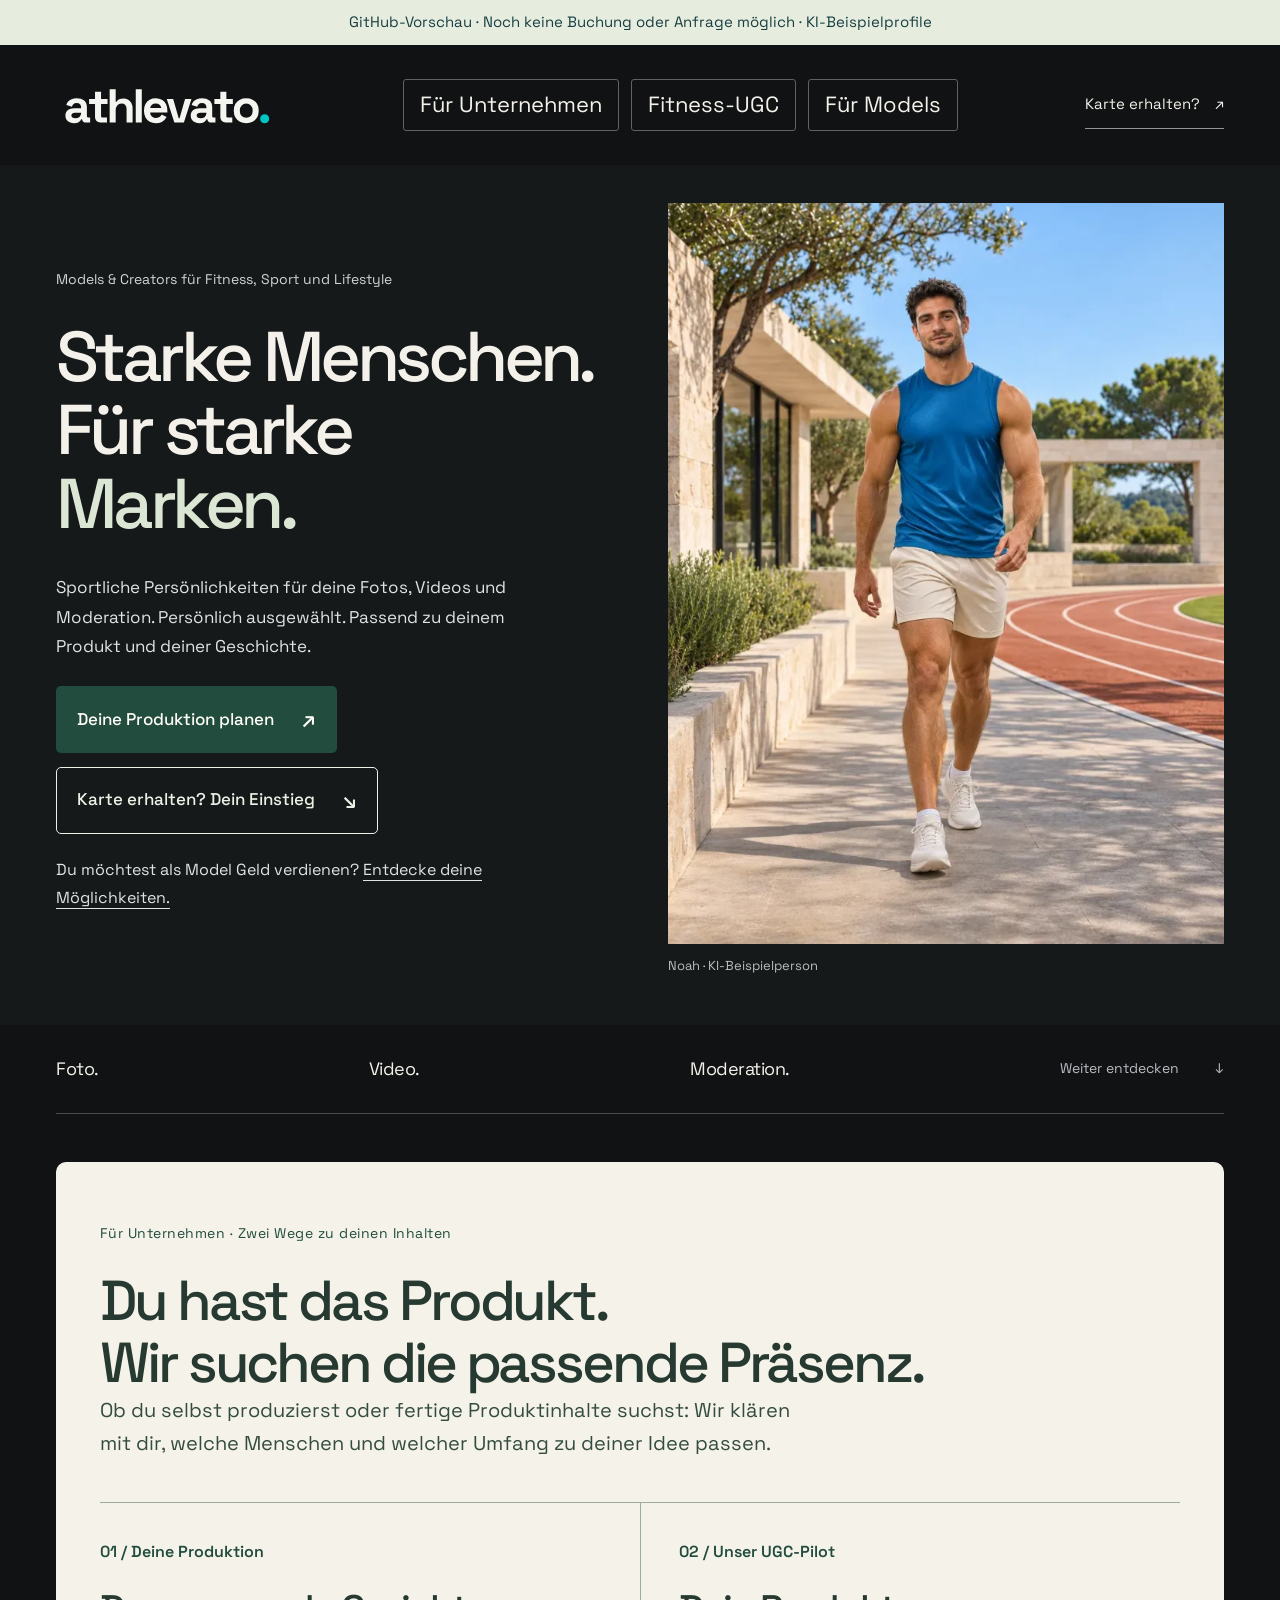
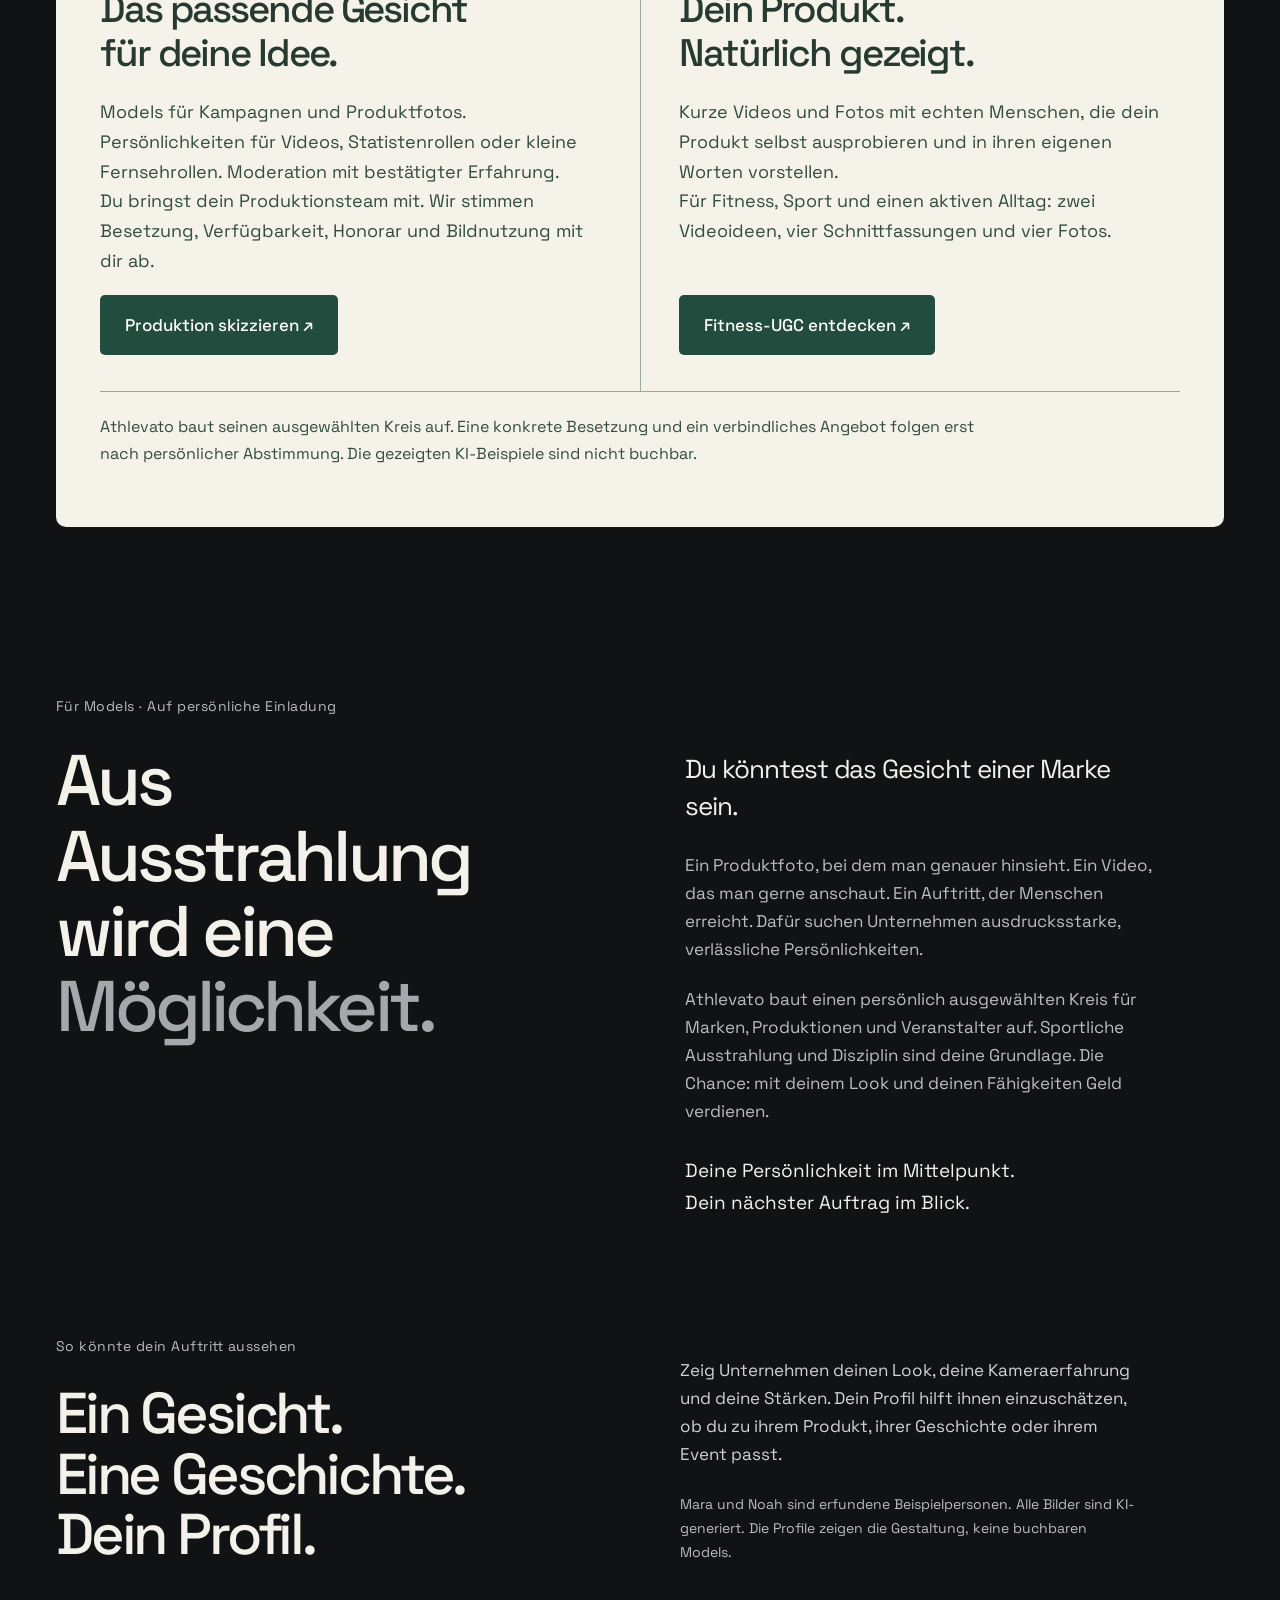
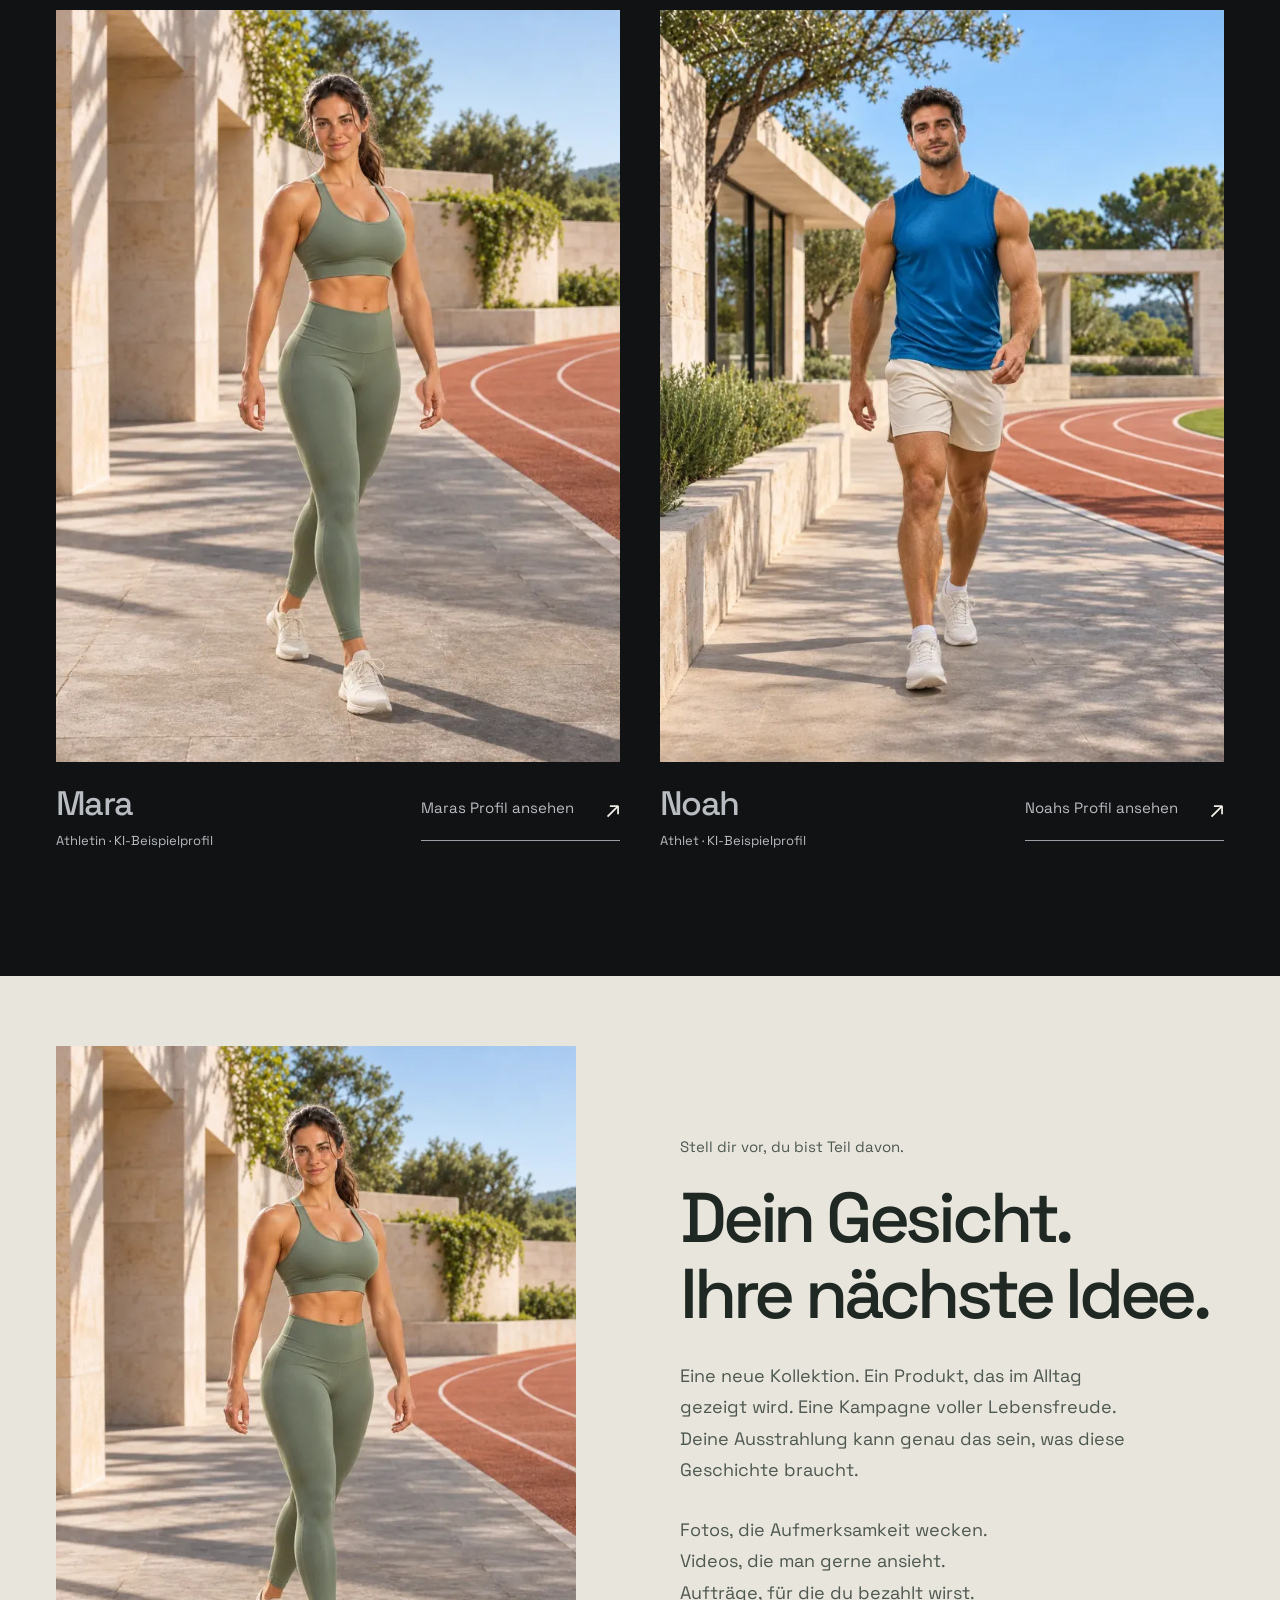
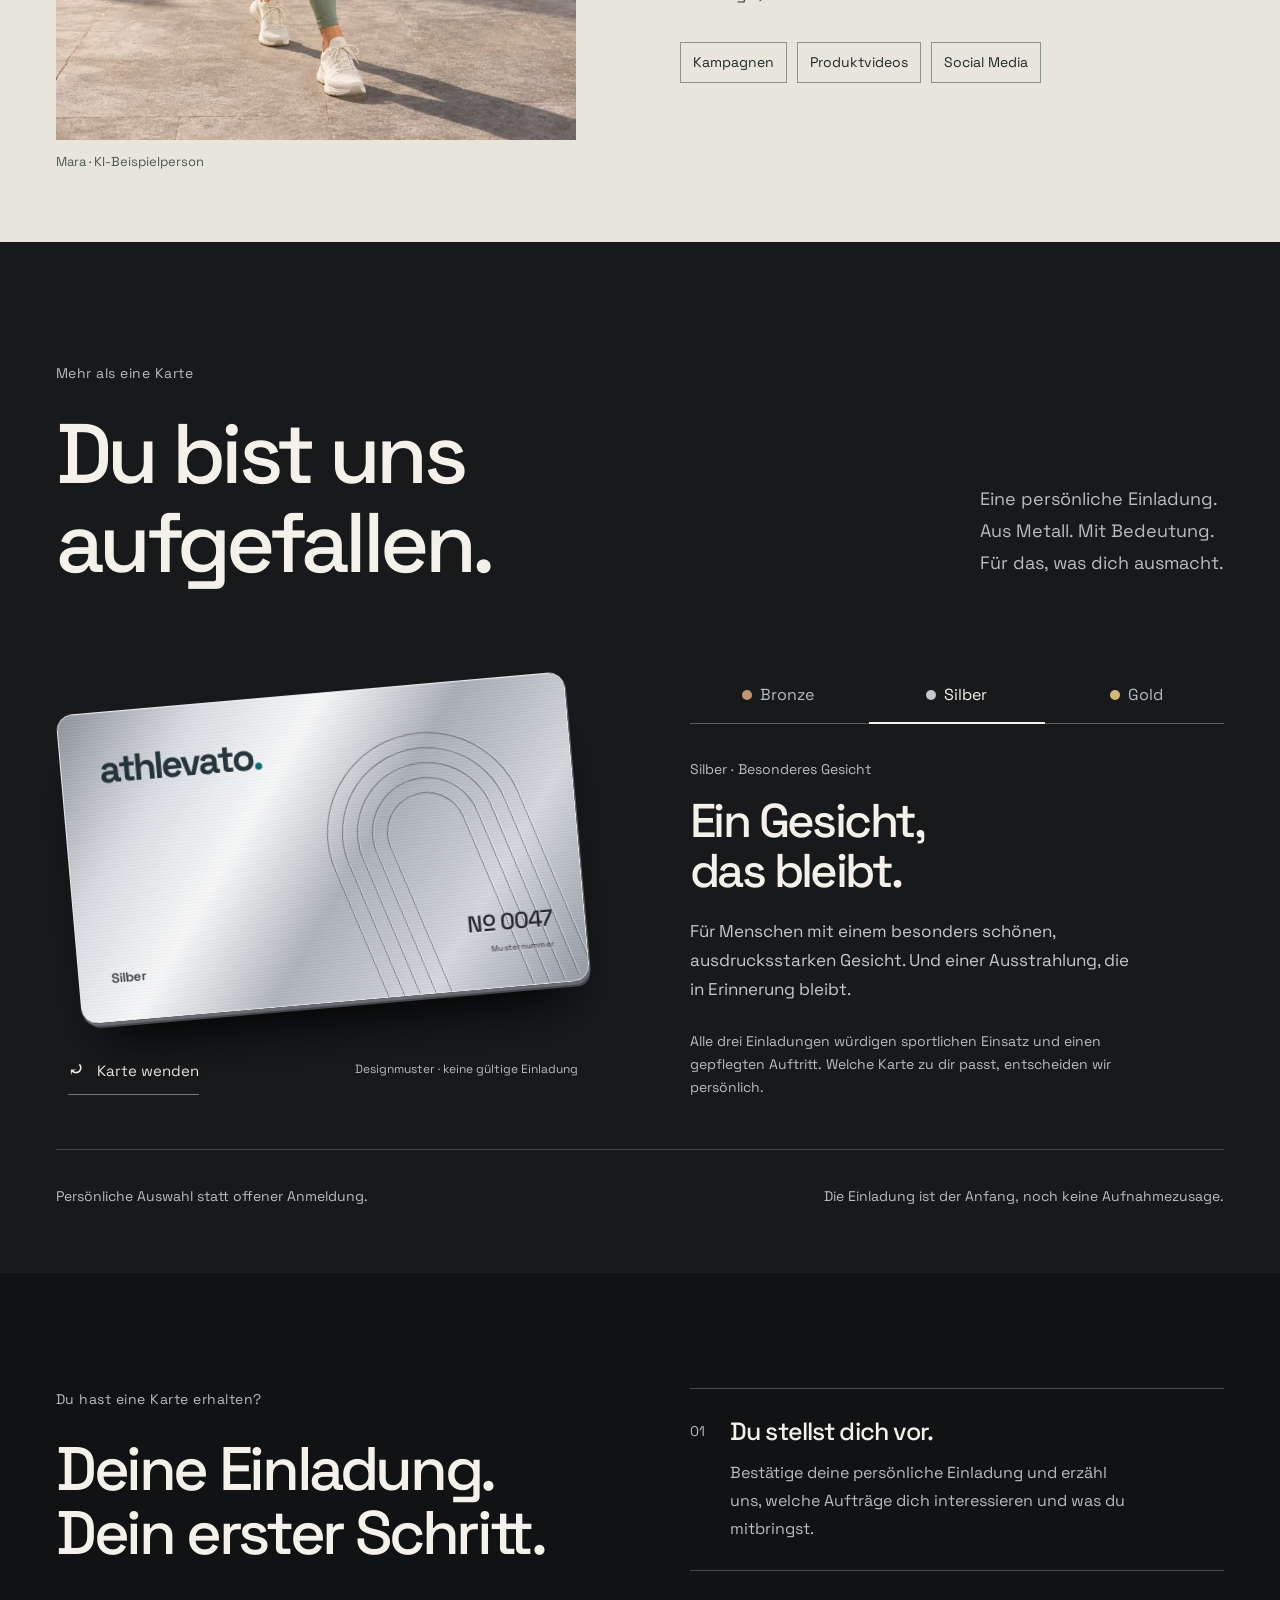
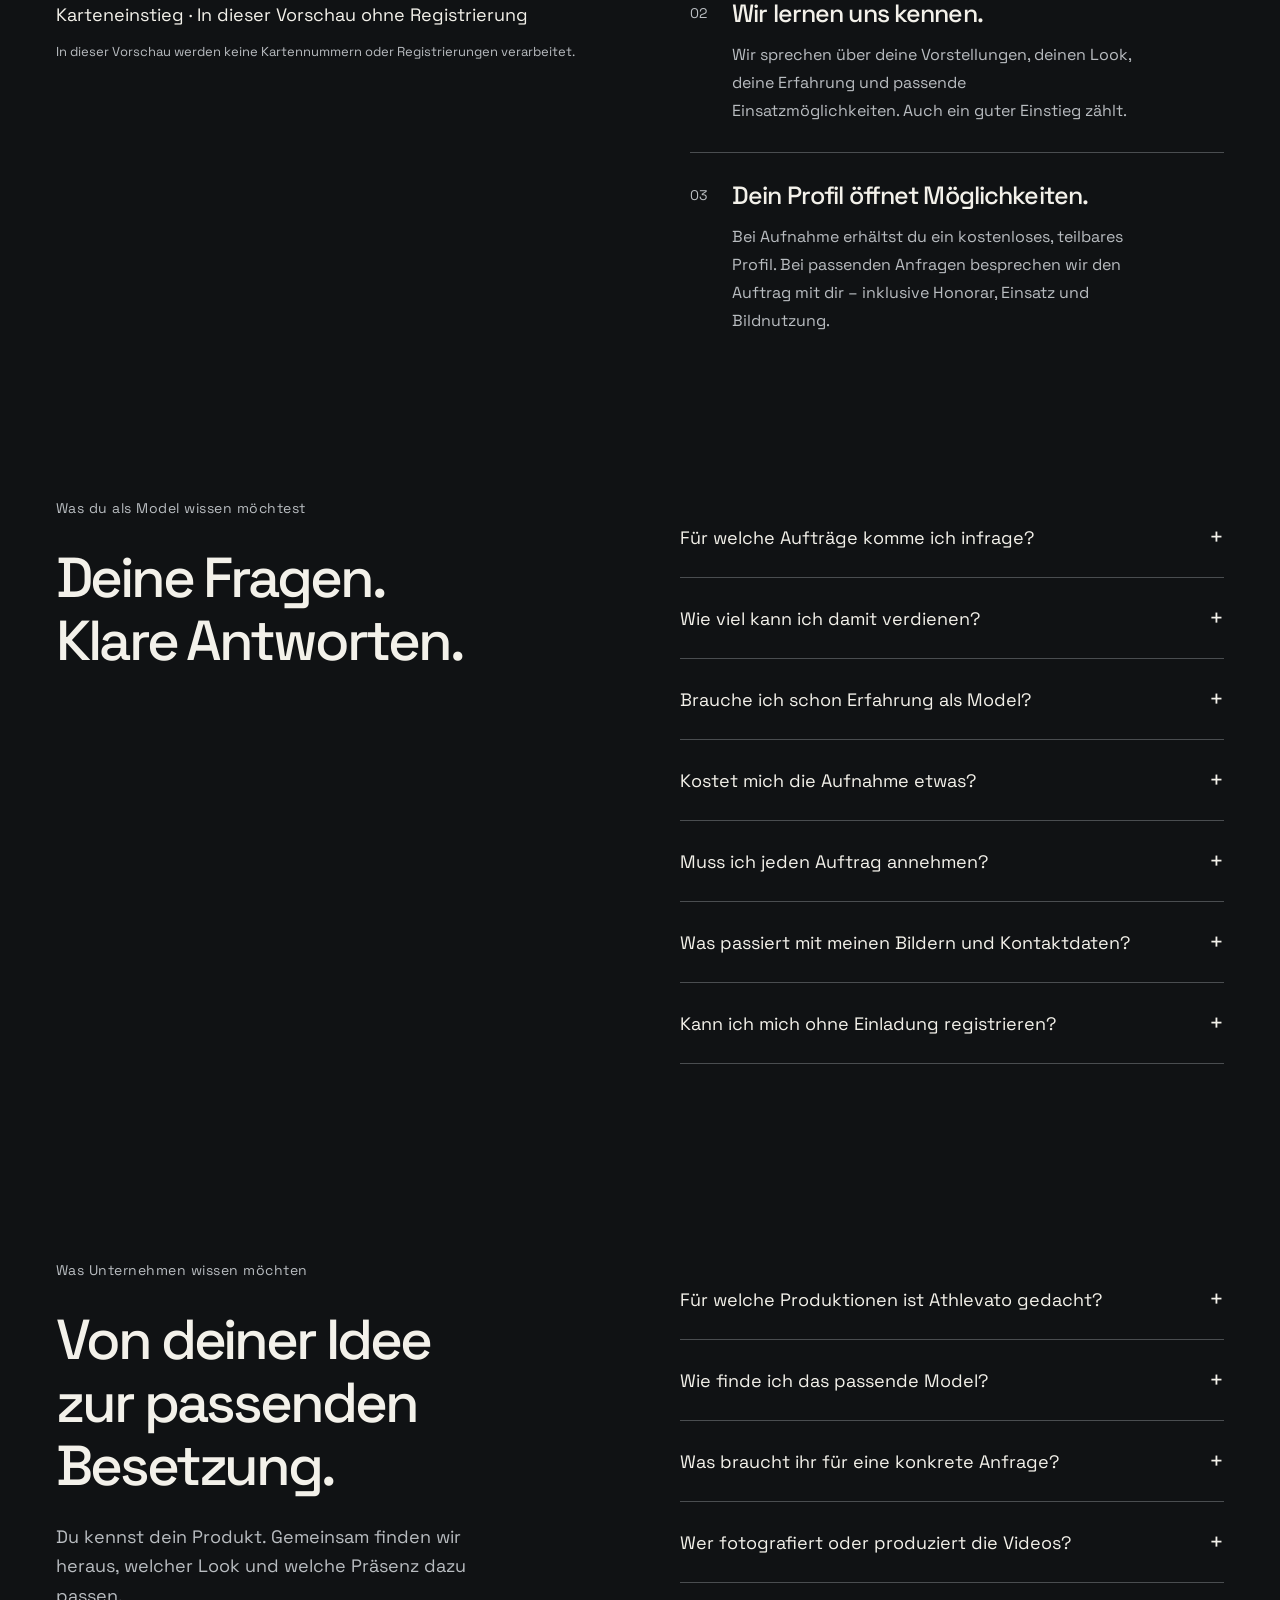
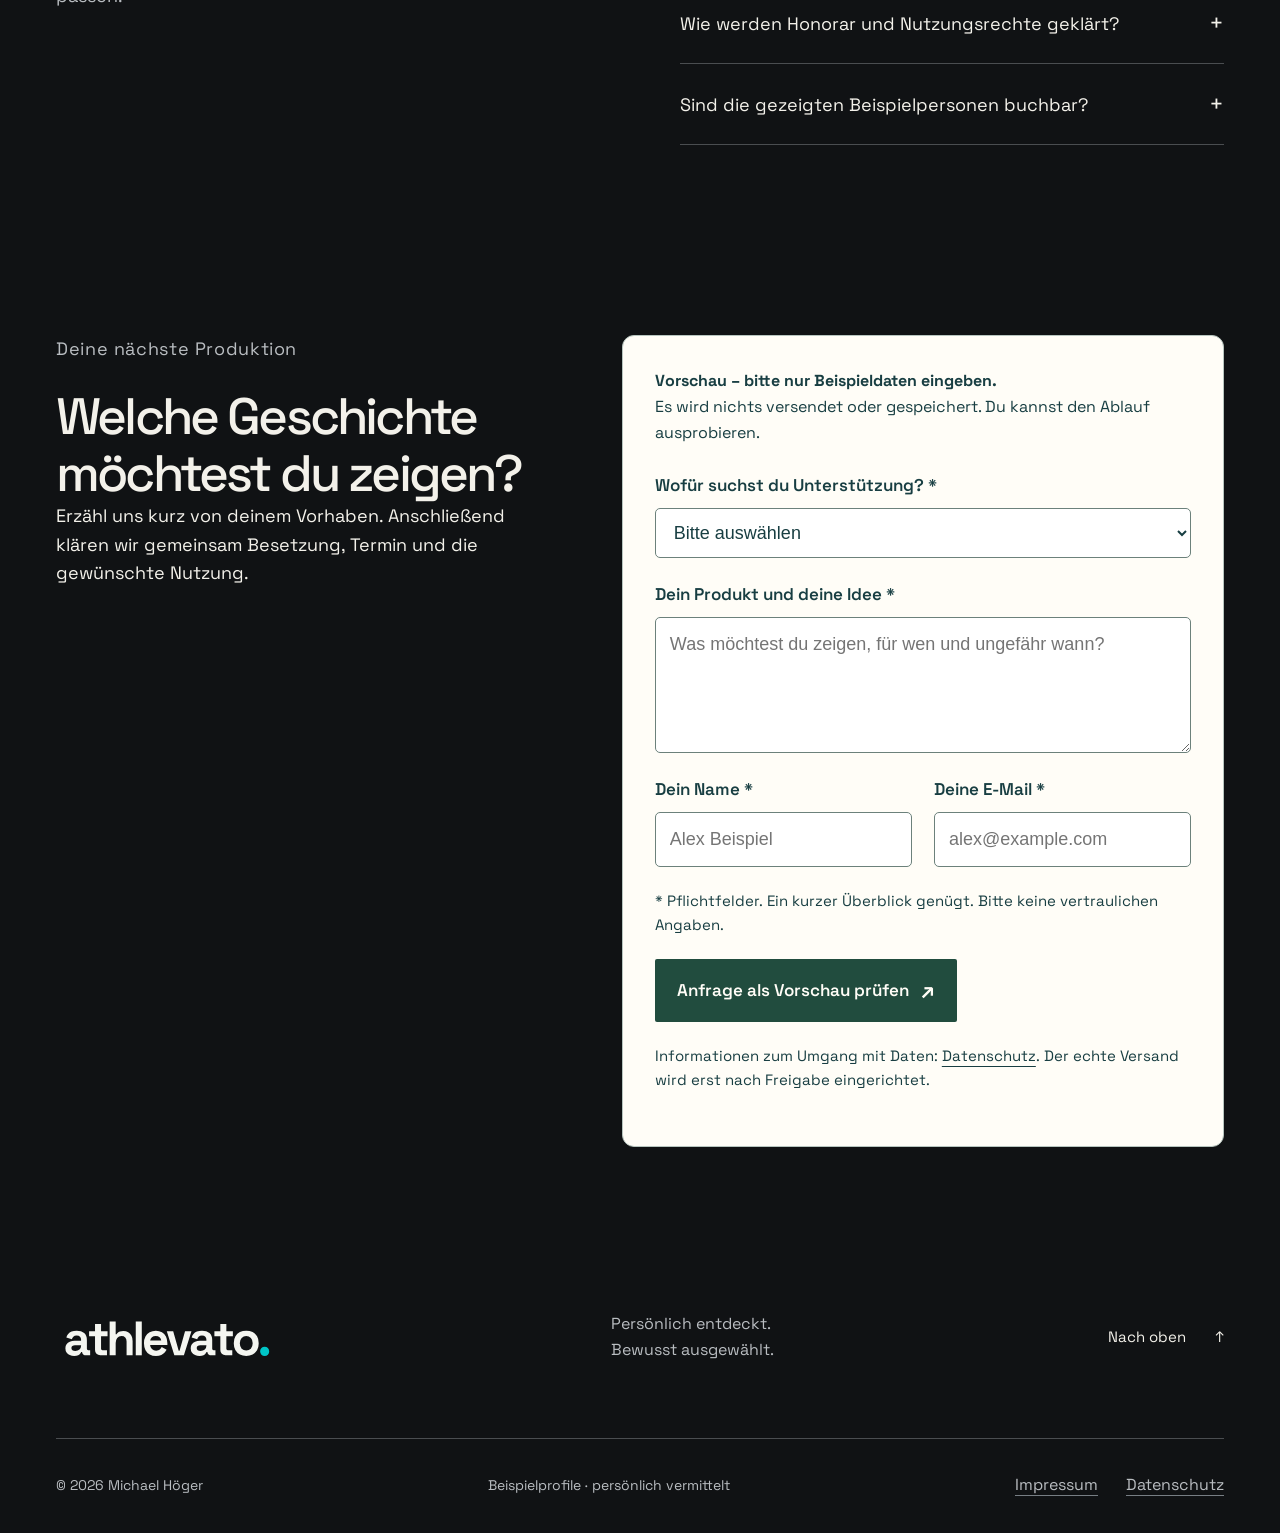
==== commit 2efa7bc3: "Preview company and fitness UGC entry plus KI contact form" ====
--- a/athlevato/index.html
+++ b/athlevato/index.html
@@ -1,61 +1,61 @@
 <!doctype html>
 <html lang="de">
-<head>
+<head><meta http-equiv="Content-Security-Policy" content="default-src 'self'; img-src 'self' data:; font-src 'self' data:; style-src 'self' 'unsafe-inline'; script-src 'self' 'unsafe-inline'; connect-src 'none'; form-action 'none'; base-uri 'none'">
 <meta charset="utf-8"><meta name="viewport" content="width=device-width, initial-scale=1">
 <meta name="robots" content="noindex,nofollow">
-<meta name="description" content="Man sieht deinen Einsatz. Athlevato verbindet sportliche Ausstrahlung mit Persönlichkeit – auf persönliche Einladung.">
+<meta name="description" content="Bezahlte Foto-, Video- und Moderationsaufträge für persönlich ausgewählte Models. Attraktive Gesichter und starke Inhalte für Marken und Produktionen.">
 <link rel="canonical" href="https://coderift7.github.io/kinevato-design-studies/athlevato/">
-<meta property="og:title" content="Athlevato — Designvorschau mit KI-Beispielprofilen">
-<meta property="og:description" content="Man sieht deinen Einsatz. Die Bilder zeigen fiktive KI-Beispielpersonen, keine buchbaren Models. Entdecke die Athlevato-Designvorschau.">
+<meta property="og:title" content="Athlevato — Persönlich entdeckt. Bewusst ausgewählt.">
+<meta property="og:description" content="Persönlich ausgewählte Models für Foto, Video und Moderation. Die Bilder zeigen fiktive KI-Beispielpersonen, keine buchbaren Models. Entdecke deine Möglichkeiten bei Athlevato.">
 <meta property="og:type" content="website"><meta property="og:url" content="https://coderift7.github.io/kinevato-design-studies/athlevato/">
-<meta property="og:image" content="https://coderift7.github.io/kinevato-design-studies/athlevato/assets/mara-daylight.webp">
-<meta property="og:image:alt" content="KI-generierte fiktive Athletin für die Athlevato-Designvorschau; kein buchbares Model.">
+<meta property="og:site_name" content="Athlevato"><meta property="og:locale" content="de_DE">
+<meta property="og:image" content="https://coderift7.github.io/kinevato-design-studies/athlevato/assets/og-athlevato-noah.jpg"><meta property="og:image:type" content="image/jpeg"><meta property="og:image:width" content="1200"><meta property="og:image:height" content="630">
+<meta property="og:image:alt" content="KI-generierter fiktiver Athlet als Athlevato-Beispielprofil; kein buchbares Model.">
+<meta name="twitter:card" content="summary_large_image">
 <meta name="theme-color" content="#101214">
-<title>Athlevato — Man sieht deinen Einsatz.</title>
-<link rel="icon" href="favicon.svg" type="image/svg+xml">
-<link rel="preload" href="assets/SpaceGrotesk.ttf" as="font" type="font/ttf" crossorigin>
-<link rel="stylesheet" href="shared.css?v=47349317b8"><link rel="stylesheet" href="styles.css?v=9e6f5f8179">
+
+<title>Athlevato — Models &amp; Produktvideos für deine Marke · Vorschau</title>
+<link rel="icon" href="favicon.ico?v=2" sizes="32x32"><link rel="icon" href="favicon.svg?v=2" type="image/svg+xml"><link rel="apple-touch-icon" href="apple-touch-icon.png?v=2"><link rel="manifest" href="site.webmanifest">
+<link rel="preload" href="assets/SpaceGrotesk-latin.woff2" as="font" type="font/woff2" crossorigin>
+<link rel="stylesheet" href="shared.css?v=cb5b2da8f5"><link rel="stylesheet" href="styles.css?v=b8df3a9afa">
 <script src="experience.js?v=2e50ffad9b" defer></script>
-</head><body class="dark">
+<link rel="stylesheet" href="preview-form.css"><script defer src="preview-form.js"></script></head><body class="dark">
 <a class="skip" href="#main">Zum Inhalt springen</a>
-<div class="demo-note">Designvorschau <span aria-hidden="true">/</span> Bilder &amp; Profile sind KI-generierte Beispiele.</div>
+<div class="preview-ribbon">GitHub-Vorschau · Noch keine Buchung oder Anfrage möglich · KI-Beispielprofile</div>
 <header class="site-header wrap">
 <a class="wordmark" href="#top" aria-label="Athlevato – Startseite"><img src="assets/athlevato-paper.svg" width="220" height="61" alt="Athlevato"></a>
-<nav aria-label="Hauptnavigation"><a href="#menschen">Die Menschen</a><a href="#einladungen">Die Einladung</a><a href="#unternehmen">Für Unternehmen</a></nav>
+<nav aria-label="Hauptnavigation"><a href="#unternehmen">Für Unternehmen</a><a href="ugc/">Fitness-UGC</a><a href="#menschen">Für Models</a></nav>
 <a class="nav-contact" href="#deine-einladung">Karte erhalten? <span aria-hidden="true">↗</span></a>
 </header>
 <main id="main">
 <section class="hero hero-daylight" id="top" aria-labelledby="hero-title">
 <div class="hero-grid wrap">
 <div class="hero-content">
-<p class="hero-kicker">Persönlich entdeckt. Persönlich eingeladen.</p>
-<h1 id="hero-title">Man sieht<br>deinen<br> <span>Einsatz.</span></h1>
-<div class="hero-bottom"><p>Die Ausdauer. Die Disziplin. Die Persönlichkeit.<br>Du hast an dir gearbeitet.<br>Wir sehen das.</p>
-<div class="hero-actions">
-<a class="round-link" href="#einladungen" aria-label="Deine Einladung entdecken"><span>Deine Einladung<br>entdecken</span><span class="round-arrow" aria-hidden="true">↘</span></a>
-<a class="hero-invite-link" href="#einladungen" aria-label="Die Metall-Einladung entdecken"><div class="mini-card" aria-hidden="true"><img src="assets/athlevato-ink.svg" width="220" height="61" alt=""><span class="mini-arch"></span><span>Persönlich eingeladen.</span></div></a>
-</div></div></div>
-<figure class="hero-visual"><img class="hero-photo" src="assets/mara-daylight.webp" width="1086" height="1448" fetchpriority="high" alt="Fiktive KI-Athletin Mara in salbeigrüner Sportkleidung, mit einem selbstbewussten Lächeln an einer sonnigen Laufbahn."><figcaption>Mara · KI-Beispielperson</figcaption></figure>
+<p class="hero-kicker">Models &amp; Creators für Fitness, Sport und Lifestyle</p>
+<h1 id="hero-title">Starke Menschen.<br>Für starke<br><span>Marken.</span></h1>
+<div class="hero-bottom"><p>Sportliche Persönlichkeiten für deine Fotos, Videos und Moderation. Persönlich ausgewählt. Passend zu deinem Produkt und deiner Geschichte.</p>
+<div class="hero-actions business-actions"><a class="button business-primary" href="#unternehmen">Deine Produktion planen <span aria-hidden="true">↗</span></a><a class="button model-secondary" href="#deine-einladung">Karte erhalten? Dein Einstieg <span aria-hidden="true">↘</span></a></div><p class="hero-model-note">Du möchtest als Model Geld verdienen? <a href="#menschen">Entdecke deine Möglichkeiten.</a></p></div></div>
+<figure class="hero-visual"><img class="hero-photo" src="assets/noah-daylight.webp" srcset="assets/noah-daylight-720.webp 720w, assets/noah-daylight.webp 1086w" sizes="(max-width: 760px) calc(100vw - 40px), 640px" width="1086" height="1448" fetchpriority="high" alt="Fiktiver KI-Athlet Noah im blauen Sportshirt und hellen Shorts an einer sonnigen Laufbahn."><figcaption>Noah · KI-Beispielperson</figcaption></figure>
 </div>
 </section>
-<div class="values-strip wrap" aria-label="Athlevato steht für"><span>Ausdauer.</span><span>Disziplin.</span><span>Ausstrahlung.</span><a href="#menschen" aria-label="Die Menschen hinter dem Einsatz entdecken">Weiter entdecken <span aria-hidden="true">↓</span></a></div>
-<section class="story wrap" id="menschen" aria-labelledby="story-title">
-<div class="section-label">Die Menschen hinter Athlevato</div>
-<div class="story-grid"><h2 id="story-title">Besonders ist,<br>was du<br><span class="soft">mitbringst.</span></h2>
-<div class="story-copy"><p class="lead">Ein starker Auftritt beginnt lange vor dem ersten Foto.</p>
-<p>Mit Zeit, die du ins Training steckst. Mit bewussten Entscheidungen für dich. Und mit dem Mut, dich weiterzuentwickeln – auch vor der Kamera oder auf einer Bühne.</p>
-<p>Athlevato entsteht für Menschen mit sportlicher Ausstrahlung, einem besonderen Gesicht oder der Fähigkeit, andere mit ihrer Stimme und Präsenz mitzunehmen.</p>
-<p class="statement">Wir suchen Persönlichkeit.<br>Und machen sie sichtbar.</p></div></div>
-<div class="profiles-intro"><div><span class="small-label">So könnte dein Auftritt aussehen</span><h3>Ein Gesicht.<br>Eine Geschichte.<br>Dein Profil.</h3></div><div><p>Raum für deine Bilder, deinen Sport und die Fähigkeiten, die dich ausmachen. Persönlich ausgewählt. Gemeinsam freigegeben.</p><p class="fine-print">Mara und Noah sind erfundene Beispielpersonen. Alle Bilder sind KI-generiert. Die Profile zeigen die Gestaltung, keine buchbaren Models.</p></div></div>
+<div class="values-strip wrap" aria-label="Athlevato steht für"><span>Foto.</span><span>Video.</span><span>Moderation.</span><a href="#menschen" aria-label="Weiter entdecken: die Menschen hinter dem Einsatz">Weiter entdecken <span aria-hidden="true">↓</span></a></div>
+<section class="business-entry wrap" id="unternehmen" aria-labelledby="business-title"><p class="section-label">Für Unternehmen · Zwei Wege zu deinen Inhalten</p><h2 id="business-title">Du hast das Produkt.<br>Wir suchen die passende Präsenz.</h2><p class="entry-intro">Ob du selbst produzierst oder fertige Produktinhalte suchst: Wir klären mit dir, welche Menschen und welcher Umfang zu deiner Idee passen.</p><div class="business-options"><article><span class="option-number">01 / Deine Produktion</span><h3>Das passende Gesicht<br>für deine Idee.</h3><p>Models für Kampagnen und Produktfotos. Persönlichkeiten für Videos, Statistenrollen oder kleine Fernsehrollen. Moderation mit bestätigter Erfahrung.</p><p class="option-detail">Du bringst dein Produktionsteam mit. Wir stimmen Besetzung, Verfügbarkeit, Honorar und Bildnutzung mit dir ab.</p><a class="button business-primary" href="#produktionsanfrage">Produktion skizzieren ↗</a></article><article><span class="option-number">02 / Unser UGC-Pilot</span><h3>Dein Produkt.<br>Natürlich gezeigt.</h3><p>Kurze Videos und Fotos mit echten Menschen, die dein Produkt selbst ausprobieren und in ihren eigenen Worten vorstellen.</p><p class="option-detail">Für Fitness, Sport und einen aktiven Alltag: zwei Videoideen, vier Schnittfassungen und vier Fotos.</p><a class="button business-primary" href="ugc/">Fitness-UGC entdecken ↗</a></article></div><p class="entry-status">Athlevato baut seinen ausgewählten Kreis auf. Eine konkrete Besetzung und ein verbindliches Angebot folgen erst nach persönlicher Abstimmung. Die gezeigten KI-Beispiele sind nicht buchbar.</p></section><section class="story wrap" id="menschen" aria-labelledby="story-title">
+<div class="section-label">Für Models · Auf persönliche Einladung</div>
+<div class="story-grid"><h2 id="story-title">Aus Ausstrahlung<br>wird eine<br><span class="soft">Möglichkeit.</span></h2>
+<div class="story-copy"><p class="lead">Du könntest das Gesicht einer Marke sein.</p>
+<p>Ein Produktfoto, bei dem man genauer hinsieht. Ein Video, das man gerne anschaut. Ein Auftritt, der Menschen erreicht. Dafür suchen Unternehmen ausdrucksstarke, verlässliche Persönlichkeiten.</p>
+<p>Athlevato baut einen persönlich ausgewählten Kreis für Marken, Produktionen und Veranstalter auf. Sportliche Ausstrahlung und Disziplin sind deine Grundlage. Die Chance: mit deinem Look und deinen Fähigkeiten Geld verdienen.</p>
+<p class="statement">Deine Persönlichkeit im Mittelpunkt.<br>Dein nächster Auftrag im Blick.</p></div></div>
+<div class="profiles-intro"><div><span class="small-label">So könnte dein Auftritt aussehen</span><h3>Ein Gesicht.<br>Eine Geschichte.<br>Dein Profil.</h3></div><div><p>Zeig Unternehmen deinen Look, deine Kameraerfahrung und deine Stärken. Dein Profil hilft ihnen einzuschätzen, ob du zu ihrem Produkt, ihrer Geschichte oder ihrem Event passt.</p><p class="fine-print">Mara und Noah sind erfundene Beispielpersonen. Alle Bilder sind KI-generiert. Die Profile zeigen die Gestaltung, keine buchbaren Models.</p></div></div>
 <div class="talent-pair">
-<article class="talent-card" aria-labelledby="mara-name"><figure class="portrait-frame"><img src="assets/mara-daylight.webp" width="1086" height="1448" loading="lazy" alt="Fiktive KI-Athletin Mara, vollständig abgebildet in salbeigrüner Sportkleidung und hellen Schuhen."><figcaption><div><h4 id="mara-name">Mara</h4><span>Athletin · KI-Beispielprofil</span></div><button class="line-link" type="button" data-open-profile="mara" hidden>Maras Profil ansehen <span aria-hidden="true">↗</span></button></figcaption></figure></article>
-<article class="talent-card" aria-labelledby="noah-name"><figure class="portrait-frame"><img src="assets/noah-daylight.webp" width="1086" height="1448" loading="lazy" alt="Fiktiver KI-Athlet Noah, vollständig abgebildet im blauen Sportshirt, cremefarbenen Shorts und hellen Schuhen."><figcaption><div><h4 id="noah-name">Noah</h4><span>Athlet · KI-Beispielprofil</span></div><button class="line-link" type="button" data-open-profile="noah" hidden>Noahs Profil ansehen <span aria-hidden="true">↗</span></button></figcaption></figure></article>
+<article class="talent-card" aria-labelledby="mara-name"><figure class="portrait-frame"><img src="assets/mara-daylight.webp" srcset="assets/mara-daylight-720.webp 720w, assets/mara-daylight.webp 1086w" sizes="(max-width: 760px) calc(100vw - 40px), 640px" width="1086" height="1448" loading="lazy" alt="Fiktive KI-Athletin Mara, vollständig abgebildet in salbeigrüner Sportkleidung und hellen Schuhen."><figcaption><div><h4 id="mara-name">Mara</h4><span>Athletin · KI-Beispielprofil</span></div><button class="line-link" type="button" data-open-profile="mara" hidden>Maras Profil ansehen <span aria-hidden="true">↗</span></button></figcaption></figure></article>
+<article class="talent-card" aria-labelledby="noah-name"><figure class="portrait-frame"><img src="assets/noah-daylight.webp" srcset="assets/noah-daylight-720.webp 720w, assets/noah-daylight.webp 1086w" sizes="(max-width: 760px) calc(100vw - 40px), 640px" width="1086" height="1448" loading="lazy" alt="Fiktiver KI-Athlet Noah, vollständig abgebildet im blauen Sportshirt, cremefarbenen Shorts und hellen Schuhen."><figcaption><div><h4 id="noah-name">Noah</h4><span>Athlet · KI-Beispielprofil</span></div><button class="line-link" type="button" data-open-profile="noah" hidden>Noahs Profil ansehen <span aria-hidden="true">↗</span></button></figcaption></figure></article>
 </div><noscript><p class="fine-print">Die zusätzlichen Profilansichten benötigen JavaScript. Beide Beispielpersonen sind fiktiv.</p></noscript>
 </section>
 <section class="motion-section effort-section" aria-labelledby="motion-title">
 <div class="effort-grid wrap">
-<figure class="effort-photo"><img src="assets/noah-daylight.webp" width="1086" height="1448" loading="lazy" alt="Fiktiver KI-Athlet Noah im blauen Sportshirt und hellen Shorts an einer sonnigen Laufbahn."><figcaption>Noah · KI-Beispielperson</figcaption></figure>
-<div class="motion-caption"><p>Was dich antreibt, darf man sehen.</p><h2 id="motion-title">Jede Stunde.<br>Ein Teil von dir.</h2><p class="effort-copy">Dranbleiben, auch wenn es anstrengend wird. Zeit für Bewegung finden. Schritt für Schritt an deinen Zielen wachsen.</p><p class="effort-copy">Für deine Gesundheit.<br>Für dein Wohlbefinden.<br>Für dich.</p><div class="effort-values"><span>Ausdauer</span><span>Disziplin</span><span>Lebensfreude</span></div></div>
+<figure class="effort-photo"><img src="assets/mara-daylight.webp" srcset="assets/mara-daylight-720.webp 720w, assets/mara-daylight.webp 1086w" sizes="(max-width: 760px) calc(100vw - 40px), 640px" width="1086" height="1448" loading="lazy" alt="Fiktive KI-Athletin Mara in salbeigrüner Sportkleidung, mit einem selbstbewussten Lächeln an einer sonnigen Laufbahn."><figcaption>Mara · KI-Beispielperson</figcaption></figure>
+<div class="motion-caption"><p>Stell dir vor, du bist Teil davon.</p><h2 id="motion-title">Dein Gesicht.<br>Ihre nächste Idee.</h2><p class="effort-copy">Eine neue Kollektion. Ein Produkt, das im Alltag gezeigt wird. Eine Kampagne voller Lebensfreude. Deine Ausstrahlung kann genau das sein, was diese Geschichte braucht.</p><p class="effort-copy">Fotos, die Aufmerksamkeit wecken.<br>Videos, die man gerne ansieht.<br>Aufträge, für die du bezahlt wirst.</p><div class="effort-values"><span>Kampagnen</span><span>Produktvideos</span><span>Social Media</span></div></div>
 </div></section>
 <section class="invitation-section" id="einladungen" aria-labelledby="invitation-title">
 <div class="wrap"><div class="invitation-heading"><div><span class="section-label">Mehr als eine Karte</span><h2 id="invitation-title">Du bist uns<br>aufgefallen.</h2></div><p>Eine persönliche Einladung.<br>Aus Metall. Mit Bedeutung.<br>Für das, was dich ausmacht.</p></div>
@@ -79,12 +79,27 @@
 </div></div>
 <div class="invitation-footnote"><span>Persönliche Auswahl statt offener Anmeldung.</span><span>Die Einladung ist der Anfang, noch keine Aufnahmezusage.</span></div>
 </div></section>
-<section class="steps-section wrap" id="deine-einladung" aria-labelledby="steps-title"><div class="steps-intro"><span class="section-label">Du hast eine Karte erhalten?</span><h2 id="steps-title">Jetzt lernen wir<br>dich kennen.</h2><a class="button light" href="mailto:michael@hoeger.dev?subject=Meine%20Athlevato-Einladung">Zu deiner Einladung schreiben <span aria-hidden="true">↗</span></a><span class="mail-note">Öffnet dein E-Mail-Programm.</span></div>
-<ol class="steps"><li><span class="step-number">01</span><div><h3>Wir sprechen persönlich.</h3><p>Erzähl Michael von dir, deinem Sport und deiner Einladung. Gemeinsam klären wir die nächsten Schritte.</p></div></li><li><span class="step-number">02</span><div><h3>Wir entdecken deine Stärken.</h3><p>Wir sehen uns geeignete Bilder, Erfahrung und Fähigkeiten an. Präsentations- oder Moderationskurse können Teil deiner Geschichte sein.</p></div></li><li><span class="step-number">03</span><div><h3>Du gibst deinen Auftritt frei.</h3><p>Bei Aufnahme ist dein öffentlich teilbares Profil kostenlos. Bilder und Inhalte gehen erst mit deiner Freigabe online.</p></div></li></ol>
-</section>
-<section class="details-section wrap" aria-label="Gut zu wissen"><details><summary>Brauche ich ein neues Shooting?<span aria-hidden="true">+</span></summary><p>Geeignete professionelle Bilder sind willkommen. Ein zusätzliches Shooting ist freiwillig und wird nur bei gesonderter Buchung von dir bezahlt.</p></details><details><summary>Bleiben meine Kontaktdaten privat?<span aria-hidden="true">+</span></summary><p>Ja. Persönliche Kontaktdaten stehen nicht im öffentlichen Profil. Anfragen von Unternehmen laufen über Athlevato und werden persönlich mit dir besprochen.</p></details><details><summary>Kann ich mich ohne Einladung anmelden?<span aria-hidden="true">+</span></summary><p>Der Zugang beginnt mit einer persönlichen Einladung. Eine offene Registrierung gibt es nicht. Auch mit Einladung prüfen wir gemeinsam, ob eine Aufnahme passt.</p></details></section>
-<section class="business-section" id="unternehmen" aria-labelledby="business-title"><div class="wrap"><span class="section-label">Für Marken, Produktionen &amp; Veranstaltungen</span><h2 id="business-title">Menschen, die<br>etwas bewegen.</h2><div class="business-bottom"><p>Du suchst sportliche Ausstrahlung für eine Kampagne, ein besonderes Gesicht oder Präsenz auf der Bühne? Erzähl uns von deiner Idee. Athlevato befindet sich im Aufbau – wir besprechen persönlich, was bereits möglich ist.</p><a class="button dark-button" href="mailto:michael@hoeger.dev?subject=Unternehmensanfrage%20Athlevato">Dein Projekt besprechen <span aria-hidden="true">↗</span></a></div></div></section>
-</main>
-<footer class="wrap"><div class="footer-top"><a class="wordmark" href="#top" aria-label="Athlevato – zurück nach oben"><img src="assets/athlevato-paper.svg" width="220" height="61" alt="Athlevato"></a><p>Persönlich entdeckt.<br>Bewusst ausgewählt.</p><a class="back-top" href="#top">Nach oben <span aria-hidden="true">↑</span></a></div><div class="footer-bottom"><span>© 2026 Michael Höger</span><span>Designvorschau · keine Modelbuchung</span><div><a href="impressum.html">Impressum</a><a href="datenschutz.html">Datenschutz</a></div></div></footer>
-<dialog id="profile-dialog" aria-labelledby="profile-title"><button type="button" class="dialog-close" autofocus aria-label="Beispielprofil schließen">Schließen <span aria-hidden="true">×</span></button><div class="dialog-layout"><div class="dialog-image"><img id="profile-image" src="assets/mara-daylight.webp" width="1086" height="1448" alt="Fiktive KI-Athletin Mara in salbeigrüner Sportkleidung, vollständig abgebildet."></div><div class="dialog-copy"><p class="small-label">Fiktives Beispielprofil · KI-generierte Bilder</p><h2 id="profile-title">Mara.</h2><p class="profile-line" id="profile-line">Sportlicher Ausdruck.<br>Ein eigener Blick.</p><p>So könnte Athlevato Menschen vorstellen: mit starken Bildern und Raum für ihre persönliche Geschichte.</p><dl><div><dt>Sport &amp; Erfahrung</dt><dd>Hier steht später die persönliche Sportgeschichte.</dd></div><div><dt>Präsentation &amp; Moderation</dt><dd>Hier werden bestätigte Fähigkeiten und gegebenenfalls absolvierte Kurse gezeigt.</dd></div><div><dt>Zusammenarbeit</dt><dd>Anfragen laufen über Athlevato. Persönliche Kontaktdaten bleiben privat.</dd></div></dl><p class="fine-print" id="profile-disclaimer">Mara existiert nicht und ist nicht buchbar. Es werden keine realen Qualifikationen oder Referenzen behauptet.</p></div></div></dialog>
+<section class="steps-section wrap" id="deine-einladung" aria-labelledby="steps-title"><div class="steps-intro"><span class="section-label">Du hast eine Karte erhalten?</span><h2 id="steps-title">Deine Einladung.<br>Dein erster Schritt.</h2><p class="preview-registration">Karteneinstieg · In dieser Vorschau ohne Registrierung</p><span class="mail-note">In dieser Vorschau werden keine Kartennummern oder Registrierungen verarbeitet.</span></div>
+<ol class="steps"><li><span class="step-number">01</span><div><h3>Du stellst dich vor.</h3><p>Bestätige deine persönliche Einladung und erzähl uns, welche Aufträge dich interessieren und was du mitbringst.</p></div></li><li><span class="step-number">02</span><div><h3>Wir lernen uns kennen.</h3><p>Wir sprechen über deine Vorstellungen, deinen Look, deine Erfahrung und passende Einsatzmöglichkeiten. Auch ein guter Einstieg zählt.</p></div></li><li><span class="step-number">03</span><div><h3>Dein Profil öffnet Möglichkeiten.</h3><p>Bei Aufnahme erhältst du ein kostenloses, teilbares Profil. Bei passenden Anfragen besprechen wir den Auftrag mit dir – inklusive Honorar, Einsatz und Bildnutzung.</p></div></li></ol></section>
+<section class="audience-faq wrap" aria-labelledby="models-faq-title"><div class="faq-heading"><span class="section-label">Was du als Model wissen möchtest</span><h2 id="models-faq-title">Deine Fragen.<br>Klare Antworten.</h2></div><div class="faq-list">
+<details><summary>Für welche Aufträge komme ich infrage?<span aria-hidden="true">+</span></summary><p>Zum Beispiel Kampagnenfotos, Produktbilder, kurze Werbevideos oder Social-Media-Inhalte. Auch Statistenrollen und kleine Fernsehrollen kommen je nach Casting und Anforderungen der Produktion infrage. Wenn du zusätzlich sicher moderierst und präsentierst, können auch Veranstaltungen und Auftritte vor der Kamera passen.</p></details>
+<details><summary>Wie viel kann ich damit verdienen?<span aria-hidden="true">+</span></summary><p>Das Honorar hängt vom konkreten Auftrag ab: unter anderem vom Zeitaufwand, der Produktion und davon, wie lange und wo Bilder oder Videos genutzt werden sollen. Die Bedingungen werden vor deiner Zusage besprochen. Feste Einnahmen oder eine bestimmte Zahl an Aufträgen versprechen wir nicht.</p></details>
+<details><summary>Brauche ich schon Erfahrung als Model?<span aria-hidden="true">+</span></summary><p>Du musst noch keine Kampagnen im Lebenslauf haben. Ausstrahlung, Zuverlässigkeit und die Bereitschaft, dich vor der Kamera weiterzuentwickeln, zählen. Welche Aufgaben zu dir passen, klären wir persönlich.</p></details>
+<details><summary>Kostet mich die Aufnahme etwas?<span aria-hidden="true">+</span></summary><p>Bei Aufnahme ist dein öffentlich teilbares Profil kostenlos. Geeignete professionelle Bilder sind willkommen. Ein zusätzliches Shooting ist freiwillig und wird nur bei gesonderter Buchung von dir bezahlt.</p></details>
+<details><summary>Muss ich jeden Auftrag annehmen?<span aria-hidden="true">+</span></summary><p>Wir besprechen Produkt, Aufgabe, Termin und Bedingungen mit dir, bevor du zusagst. Sag uns auch, welche Produkte, Themen oder Darstellungen für dich nicht infrage kommen.</p></details>
+<details><summary>Was passiert mit meinen Bildern und Kontaktdaten?<span aria-hidden="true">+</span></summary><p>Dein Profil geht erst mit deiner Freigabe online. Persönliche Kontaktdaten bleiben intern; Unternehmensanfragen laufen über Athlevato. Die Verwendung deiner Fotos und Videos wird für konkrete Produktionen vorab abgestimmt.</p></details>
+<details><summary>Kann ich mich ohne Einladung registrieren?<span aria-hidden="true">+</span></summary><p>Der Zugang beginnt mit einer persönlichen Metallkarte. Ihre Nummer wird zusammen mit deiner hinterlegten E-Mail geprüft. Die Einladung ermöglicht deine Bewerbung und ist noch keine Aufnahmezusage.</p></details>
+</div></section>
+
+<section class="audience-faq wrap business-faq" aria-labelledby="business-faq-title"><div class="faq-heading"><span class="section-label">Was Unternehmen wissen möchten</span><h2 id="business-faq-title">Von deiner Idee<br>zur passenden Besetzung.</h2><p>Du kennst dein Produkt. Gemeinsam finden wir heraus, welcher Look und welche Präsenz dazu passen.</p></div><div class="faq-list">
+<details><summary>Für welche Produktionen ist Athlevato gedacht?<span aria-hidden="true">+</span></summary><p>Für Produkt- und Kampagnenfotos, Werbevideos, Social-Media-Inhalte sowie Präsentationen und Veranstaltungen. Auch Anfragen für Statistenrollen und kleine Fernsehrollen sind willkommen; Erfahrung und Eignung werden passend zur Rolle geprüft. Entscheidend ist, welche Menschen deine Zielgruppe ansprechen und dein Produkt glaubwürdig zeigen können.</p></details>
+<details><summary>Wie finde ich das passende Model?<span aria-hidden="true">+</span></summary><p>Beschreibe uns dein Produkt, deine Zielgruppe und die gewünschte Wirkung. Dazu helfen Beispiele für Bildstil oder Stimmung. Wir besprechen passende Profile und deren Verfügbarkeit persönlich. Athlevato baut seinen ausgewählten Kreis gerade auf.</p></details>
+<details><summary>Was braucht ihr für eine konkrete Anfrage?<span aria-hidden="true">+</span></summary><p>Hilfreich sind Produkt oder Marke, Foto oder Video, gewünschter Look, Drehort, Termin, Zeitaufwand und Budgetrahmen. Auch die geplanten Kanäle und die Nutzungsdauer gehören dazu. Deine Idee muss dafür noch nicht vollständig ausgearbeitet sein.</p></details>
+<details><summary>Wer fotografiert oder produziert die Videos?<span aria-hidden="true">+</span></summary><p>Unser Schwerpunkt ist die passende Besetzung. Wenn deine Agentur, dein Fotograf oder dein Produktionsteam bereits feststeht, richten wir die Auswahl danach aus. Welche zusätzliche Unterstützung benötigt wird, besprechen wir gesondert; sie ist nicht automatisch Bestandteil einer Modelanfrage.</p></details>
+<details><summary>Wie werden Honorar und Nutzungsrechte geklärt?<span aria-hidden="true">+</span></summary><p>Für eine konkrete Buchung werden Leistung, Honorar und Nutzung vorab festgehalten. Relevant sind unter anderem Motiv und Format, Kanäle, Nutzungsdauer und Verbreitungsgebiet. So weiß jede Seite, wofür die Bilder und Videos eingesetzt werden sollen.</p></details>
+<details><summary>Sind die gezeigten Beispielpersonen buchbar?<span aria-hidden="true">+</span></summary><p>Mara und Noah sind KI-generierte Gestaltungsbeispiele und nicht buchbar. Echte Profile erscheinen erst nach persönlicher Aufnahme und Freigabe. Erzähl uns trotzdem gerne, welchen Typ und welche Fähigkeiten du für dein Projekt suchst.</p></details>
+</div></section>
+<section id="produktionsanfrage" class="business-request wrap"><div class="contact-layout"><div><p class="section-label">Deine nächste Produktion</p><h2>Welche Geschichte<br>möchtest du zeigen?</h2><p>Erzähl uns kurz von deinem Vorhaben. Anschließend klären wir gemeinsam Besetzung, Termin und die gewünschte Nutzung.</p></div><form class="preview-form" method="post" action="#" autocomplete="off"><p class="form-hint wide"><strong>Vorschau – bitte nur Beispieldaten eingeben.</strong><br>Es wird nichts versendet oder gespeichert. Du kannst den Ablauf ausprobieren.</p><div class="fields"><label class="wide">Wofür suchst du Unterstützung? *<select name="Vorhaben" required><option value="">Bitte auswählen</option><option>Models für Fotos oder Videos</option><option>Produktvideos und Fotos (UGC)</option><option>Moderation oder Präsentation</option><option>Statistenrollen / kleine Fernsehrollen</option><option>Ich möchte mich erst orientieren</option></select></label><label class="wide">Dein Produkt und deine Idee *<textarea name="Projektidee" required minlength="10" maxlength="1500" rows="4" placeholder="Was möchtest du zeigen, für wen und ungefähr wann?"></textarea></label><label>Dein Name *<input name="Name" required maxlength="100" autocomplete="off" placeholder="Alex Beispiel"></label><label>Deine E-Mail *<input name="E-Mail" type="email" required maxlength="254" autocomplete="off" placeholder="alex@example.com"></label></div><p class="form-help">* Pflichtfelder. Ein kurzer Überblick genügt. Bitte keine vertraulichen Angaben.</p><button class="button preview-submit" type="submit" disabled>Anfrage als Vorschau prüfen <span aria-hidden="true">↗</span></button><noscript><p>Zum Ausprobieren des Formulars bitte JavaScript aktivieren. Diese Vorschau versendet keine Anfragen.</p></noscript><section class="form-result" hidden tabindex="-1" aria-label="Deine Anfragevorschau"><h3>So sieht deine Anfrage aus.</h3><p class="result-note">Nur zur Kontrolle. Deine Anfrage wurde <strong>nicht gesendet</strong>.</p><dl></dl><button class="button form-edit" type="button">Angaben bearbeiten</button></section><p class="privacy-note">Informationen zum Umgang mit Daten: <a href="datenschutz.html">Datenschutz</a>. Der echte Versand wird erst nach Freigabe eingerichtet.</p></form></div></section></main>
+<footer class="wrap"><div class="footer-top"><a class="wordmark" href="#top" aria-label="Athlevato – zurück nach oben"><img src="assets/athlevato-paper.svg" width="220" height="61" alt="Athlevato"></a><p>Persönlich entdeckt.<br>Bewusst ausgewählt.</p><a class="back-top" href="#top">Nach oben <span aria-hidden="true">↑</span></a></div><div class="footer-bottom"><span>© 2026 Michael Höger</span><span>Beispielprofile · persönlich vermittelt</span><div><a href="impressum.html">Impressum</a><a href="datenschutz.html">Datenschutz</a></div></div></footer>
+<dialog id="profile-dialog" aria-labelledby="profile-title"><button type="button" class="dialog-close" autofocus aria-label="Schließen: Beispielprofil">Schließen <span aria-hidden="true">×</span></button><div class="dialog-layout"><div class="dialog-image"><img id="profile-image" src="assets/mara-daylight.webp" width="1086" height="1448" alt="Fiktive KI-Athletin Mara in salbeigrüner Sportkleidung, vollständig abgebildet."></div><div class="dialog-copy"><p class="small-label">Fiktives Beispielprofil · KI-generierte Bilder</p><h2 id="profile-title">Mara.</h2><p class="profile-line" id="profile-line">Sportlicher Ausdruck.<br>Ein eigener Blick.</p><p>So können Unternehmen einen ersten Eindruck gewinnen: vom Look, von der Persönlichkeit und von möglichen Einsatzbereichen.</p><dl><div><dt>Look &amp; Erfahrung</dt><dd>Hier stehen später passende Einsatzbereiche, Kameraerfahrung und persönliche Stärken.</dd></div><div><dt>Präsentation &amp; Moderation</dt><dd>Hier werden bestätigte Fähigkeiten und gegebenenfalls absolvierte Kurse gezeigt.</dd></div><div><dt>Zusammenarbeit</dt><dd>Anfragen laufen über Athlevato. Persönliche Kontaktdaten bleiben privat.</dd></div></dl><p class="fine-print" id="profile-disclaimer">Mara existiert nicht und ist nicht buchbar. Es werden keine realen Qualifikationen oder Referenzen behauptet.</p></div></div></dialog>
 </body></html>
--- a/athlevato/shared.css
+++ b/athlevato/shared.css
@@ -1,4 +1,4 @@
-@font-face{font-family:Space Grotesk;src:url('assets/SpaceGrotesk.ttf') format('truetype');font-style:normal;font-weight:300 700;font-display:swap}
+@font-face{font-family:Space Grotesk;src:url('assets/SpaceGrotesk-latin.woff2') format('woff2'),url('assets/SpaceGrotesk.ttf') format('truetype');font-style:normal;font-weight:300 700;font-display:swap}
 :root{color-scheme:dark;--ink:#101214;--paper:#f3f1ea;--muted:#b9bdc1;--line:#4a4d50;--silver:#d8dbde;--gold:#cfb77b;--font:'Space Grotesk',Arial,sans-serif}
 *{box-sizing:border-box}html{scroll-behavior:smooth;scroll-padding-top:30px}body{margin:0;background:var(--ink);color:var(--paper);font:400 16px/1.65 var(--font);-webkit-font-smoothing:antialiased}button,a{-webkit-tap-highlight-color:transparent}button{font:inherit;cursor:pointer}a{color:inherit;text-underline-offset:5px}img{display:block;max-width:100%;height:auto}h1,h2,h3,p,figure{margin:0}h1,h2,h3{line-height:1.05;letter-spacing:-.055em;font-weight:500}p{max-width:62ch}button{color:inherit}button,a,summary{touch-action:manipulation}a:focus-visible,button:focus-visible,summary:focus-visible{outline:3px solid #f6d390;outline-offset:6px}::selection{background:#d8dbde;color:#101214}.wrap{width:min(1320px,calc(100% - 112px));margin-inline:auto}.skip{position:fixed;top:10px;left:16px;z-index:100;background:var(--paper);color:var(--ink);padding:14px 20px;transform:translateY(-150%)}.skip:focus{transform:translateY(0)}[hidden]{display:none!important}.demo-note{padding:7px 24px;font-size:11px;letter-spacing:.03em;text-align:center;color:#c0c2c5;background:#1b1e21;line-height:1.5}.demo-note span{margin-inline:8px}.wordmark{display:block;width:180px;flex-shrink:0}.wordmark img{width:100%;height:auto}.section-label,.small-label{display:block;font-size:12px;letter-spacing:.035em;color:var(--muted);margin-bottom:25px}.fine-print{font-size:12px;color:var(--muted);line-height:1.7}.button{display:inline-flex;align-items:center;justify-content:space-between;gap:28px;min-height:56px;padding:15px 24px;text-decoration:none;border:1px solid transparent;border-radius:2px;font-size:14px;font-weight:500;transition:background .2s,color .2s}.button.light{background:var(--paper);color:var(--ink)}.button.light:hover{background:#d8dbde}.button span{font-size:22px}.soft{color:#a4a7ab}.legal{padding-block:64px 100px;max-width:840px}.legal h1{font-size:clamp(38px,7vw,80px);margin:40px 0;overflow-wrap:anywhere}.legal h2{font-size:25px;letter-spacing:-.025em;margin:40px 0 16px}.legal p{margin:16px 0;color:#d0d2d4;overflow-wrap:anywhere}.legal a{color:var(--paper)}
 @media(max-width:900px){.wrap{width:calc(100% - 56px)}}
--- a/athlevato/styles.css
+++ b/athlevato/styles.css
@@ -135,3 +135,16 @@
 @media(prefers-reduced-motion:reduce){
  .hero-daylight .hero-invite-link:hover{transform:rotate(6deg)}
 }
+
+/* Questions and answers for both sides of a commercial booking. */
+.audience-faq{display:grid;grid-template-columns:minmax(0,1fr) minmax(0,1fr);gap:80px;padding-block:65px 100px}.faq-heading h2{font-size:clamp(38px,4.4vw,64px);line-height:1.12}.faq-heading>p{font-size:18px;color:var(--muted);margin-top:25px;max-width:35ch}.faq-list{min-width:0}.faq-list details{border-bottom:1px solid var(--line)}.faq-list summary{list-style:none;cursor:pointer;display:flex;align-items:center;justify-content:space-between;gap:20px;font-size:18px;line-height:1.5;padding:22px 0;min-height:60px}.faq-list summary::-webkit-details-marker{display:none}.faq-list summary>span{font-size:24px;flex-shrink:0}.faq-list details[open] summary>span{transform:rotate(45deg)}.faq-list details>p{font-size:17px;color:var(--muted);padding-bottom:26px;line-height:1.8}.business-faq{padding-top:95px}.hero-daylight .hero-bottom>p{max-width:43ch}.hero-daylight .hero-actions{margin-top:24px}.story h2{font-size:clamp(48px,5.6vw,82px)}
+@media(max-width:900px){.audience-faq{gap:38px}.faq-list summary{font-size:17px}.faq-list details>p{font-size:16px}}
+@media(max-width:650px){.audience-faq{grid-template-columns:minmax(0,1fr);gap:30px;padding-block:40px 65px}.faq-heading h2{font-size:clamp(38px,10vw,52px)}.faq-list summary{font-size:17px}.business-faq{padding-top:60px}}
+/* Small screens: headline first, photo second, compact one-row navigation. */
+@media(max-width:820px){.hero-grid{gap:0}.hero-daylight .hero-content{display:contents}.hero-daylight .hero-kicker{order:1;margin-bottom:14px}.hero-daylight h1{order:2}.hero-visual{order:3;margin-top:28px}.hero-daylight .hero-bottom{order:4;margin-top:28px}}
+@media(max-width:600px){.site-header{padding-block:16px 12px;gap:12px}.site-header .wordmark{width:160px}.site-header nav{flex-wrap:nowrap;gap:6px;font-size:14px}.site-header nav a,.site-header nav a:not([href='#einladungen']){flex:1 1 auto;min-height:44px;padding:8px 6px;white-space:nowrap}.hero-grid{padding-top:14px}}
+@media(max-width:359px){.site-header nav{font-size:12px;gap:4px}.site-header nav a,.site-header nav a:not([href='#einladungen']){padding-inline:3px}}
+
+/* Business entry keeps the approved daylight art direction. */
+.hero-daylight h1{font-size:clamp(50px,5.5vw,86px);line-height:1.04}.business-actions{display:flex;flex-wrap:wrap;gap:14px;align-items:stretch}.hero-daylight .business-actions .button{border-radius:5px;font-size:17px;line-height:1.4;padding:17px 20px;min-height:52px;text-decoration:none}.business-primary{background:#214c3e!important;color:#fffdf7!important}.model-secondary{background:transparent!important;color:#214c3e!important;border:1px solid #214c3e}.hero-model-note{font-size:16px!important;margin-top:22px!important}.hero-model-note a{text-decoration:underline}.business-entry{padding-block:88px}.business-entry h2{max-width:1000px;font-size:clamp(37px,4.4vw,64px);line-height:1.1}.entry-intro{max-width:720px;font-size:20px;line-height:1.65}.business-options{display:grid;grid-template-columns:1fr 1fr;border-top:1px solid #9cab9f;border-bottom:1px solid #9cab9f;margin-top:42px;gap:0}.business-options article{padding:36px 38px 36px 0;display:flex;flex-direction:column;align-items:flex-start}.business-options article+article{border-left:1px solid #9cab9f;padding:36px 0 36px 38px}.business-options h3{font-size:clamp(30px,3vw,43px);line-height:1.15;margin:22px 0}.business-options p{font-size:18px;line-height:1.65}.business-options .button{margin-top:auto;font-size:17px;border-radius:5px}.option-number{font-size:16px;font-weight:600;color:#214c3e}.option-detail{padding-bottom:20px}.entry-status{font-size:16px;line-height:1.65;max-width:900px;margin-top:22px}.business-request{padding-block:90px}.business-request h2{font-size:clamp(40px,4vw,64px);line-height:1.1}.business-request p{font-size:18px;line-height:1.6}@media(max-width:760px){.business-entry,.business-request{padding-block:56px}.business-options{grid-template-columns:1fr}.business-options article,.business-options article+article{border-left:0;padding:30px 0}.business-options article+article{border-top:1px solid #9cab9f}.hero-daylight h1{font-size:clamp(44px,9.5vw,70px)}.hero-daylight .business-actions .button{width:100%;justify-content:space-between}.business-options .button{width:100%;justify-content:space-between}}
+.business-entry{background:#f5f2e9;color:#263a31;padding:60px 44px;border-radius:10px;margin-block:48px}.hero-daylight .model-secondary{color:#ecf0e5!important;border-color:#ecf0e5}.business-entry .section-label{color:#214c3e}.business-entry p{color:#344c40}.business-entry a:focus-visible{outline:3px solid #963f2c;outline-offset:5px}.preview-registration{font-size:18px;line-height:1.5}@media(max-width:820px){.hero-daylight .hero-bottom{order:3}.hero-visual{order:4}.business-entry{padding:32px 22px;margin-block:28px}.hero-daylight .business-actions{margin-top:18px}}
--- a/athlevato/preview-form.css
+++ b/athlevato/preview-form.css
@@ -0,0 +1,3 @@
+
+/* Preview forms: no transmission or persistent storage. */
+.preview-form{padding:32px;background:#fffdf7;color:#183e42;border:1px solid #b7c5bf;border-radius:12px;min-width:0}.preview-form .fields{display:grid;grid-template-columns:1fr 1fr;gap:22px}.preview-form label{display:flex;flex-direction:column;gap:9px;font-size:17px;font-weight:600;min-width:0}.preview-form .wide{grid-column:1/-1}.preview-form input,.preview-form textarea,.preview-form select{display:block;width:100%;min-width:0;border:1px solid #6c817b;border-radius:5px;background:white;color:#183e42;padding:13px 14px;font:400 18px/1.5 Arial,sans-serif}.preview-form textarea{resize:vertical}.preview-form :is(input,textarea,select,button,a):focus-visible{outline:3px solid #963f2c;outline-offset:4px}.preview-form .form-hint{font-size:16px;line-height:1.6;margin:0 0 26px;max-width:none}.preview-form .form-help,.preview-form .privacy-note{font-size:15px;line-height:1.6;margin:22px 0}.preview-form button{cursor:pointer;border:0;font-size:17px;font-weight:600;line-height:1.4;font-family:inherit;min-height:48px}.preview-form button:disabled{opacity:.5;cursor:default}.preview-form .button{background:#214c3e;color:#fffdf7;display:inline-flex;padding:16px 22px;text-decoration:none;gap:12px}.preview-form .form-result{margin:28px 0 0;padding:24px;background:#e6eddf;border:1px solid #738a7e;border-radius:8px}.preview-form .form-result[hidden]{display:none}.preview-form .form-result h3{font-size:28px;margin:0 0 12px}.preview-form .form-result p{font-size:17px}.form-result dl{margin:20px 0}.form-result dl div{padding:12px 0;border-bottom:1px solid #a6b8ac}.form-result dt{font-weight:700}.form-result dd{margin:5px 0 0;overflow-wrap:anywhere;white-space:pre-wrap}.preview-ribbon{background:#e6eddf;color:#183e42;text-align:center;padding:10px 20px;font-size:15px}.contact-layout{display:grid;grid-template-columns:1fr 1.2fr;gap:64px;align-items:start}.contact-layout>*{min-width:0}.contact-layout h2{font-size:clamp(40px,4vw,62px)}@media(max-width:800px){.contact-layout{grid-template-columns:1fr;gap:28px}.preview-form{padding:24px}.preview-form .fields{grid-template-columns:1fr}.preview-form button{width:100%;justify-content:center}}@media(max-width:380px){.preview-form{padding:18px}.preview-form .button{font-size:15px;padding:14px 12px}}
